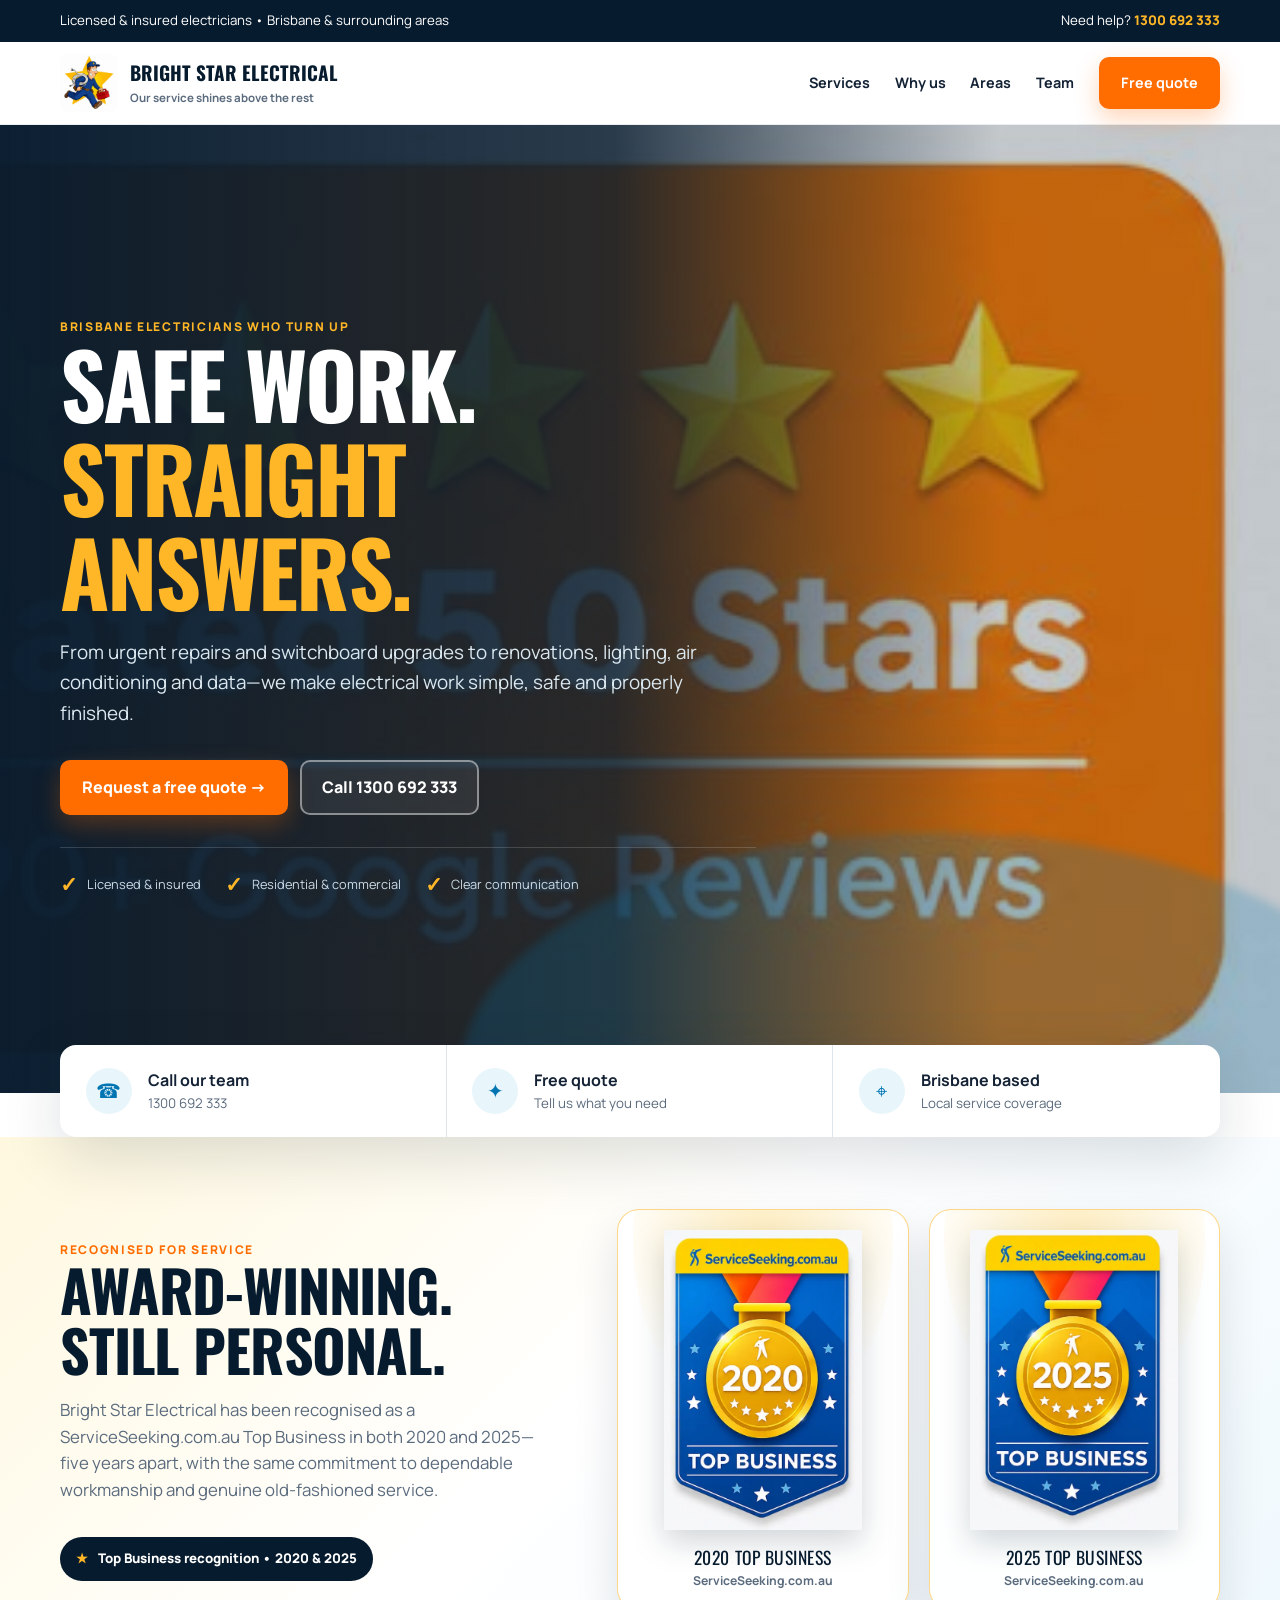
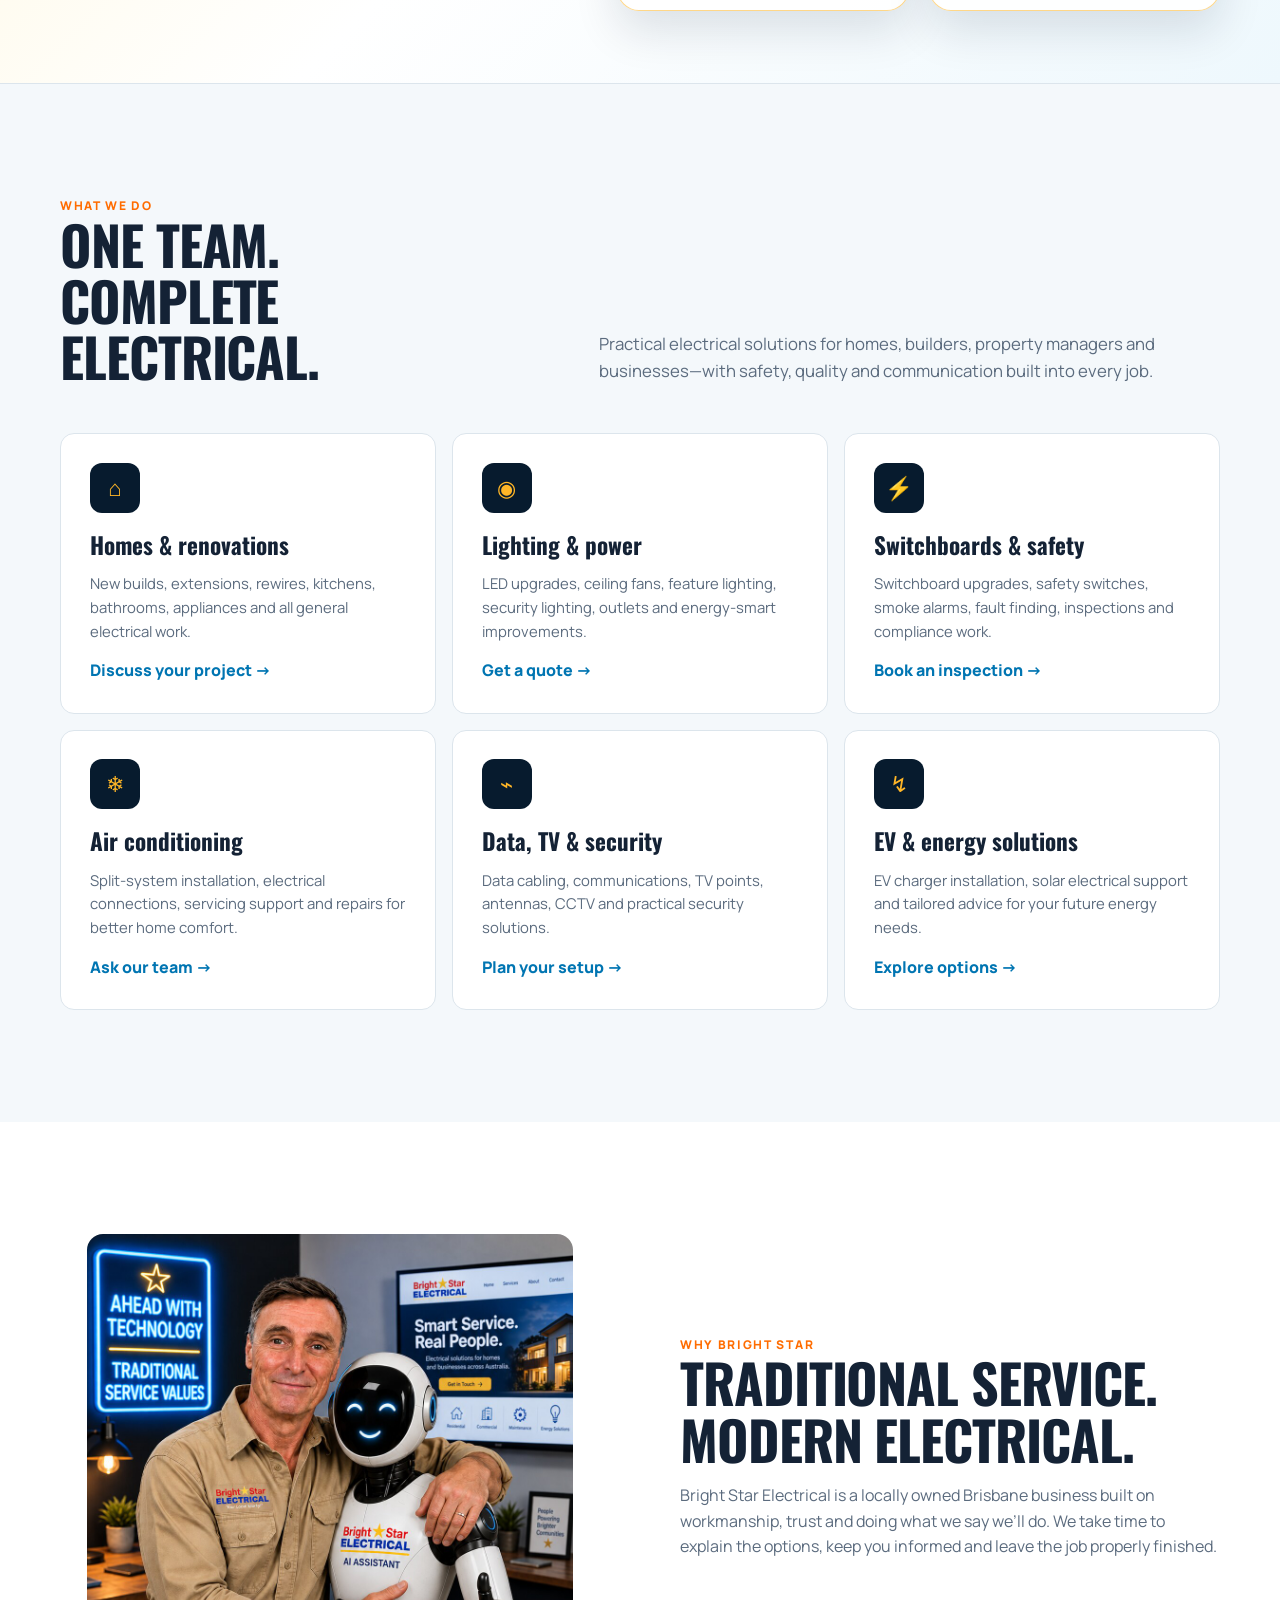
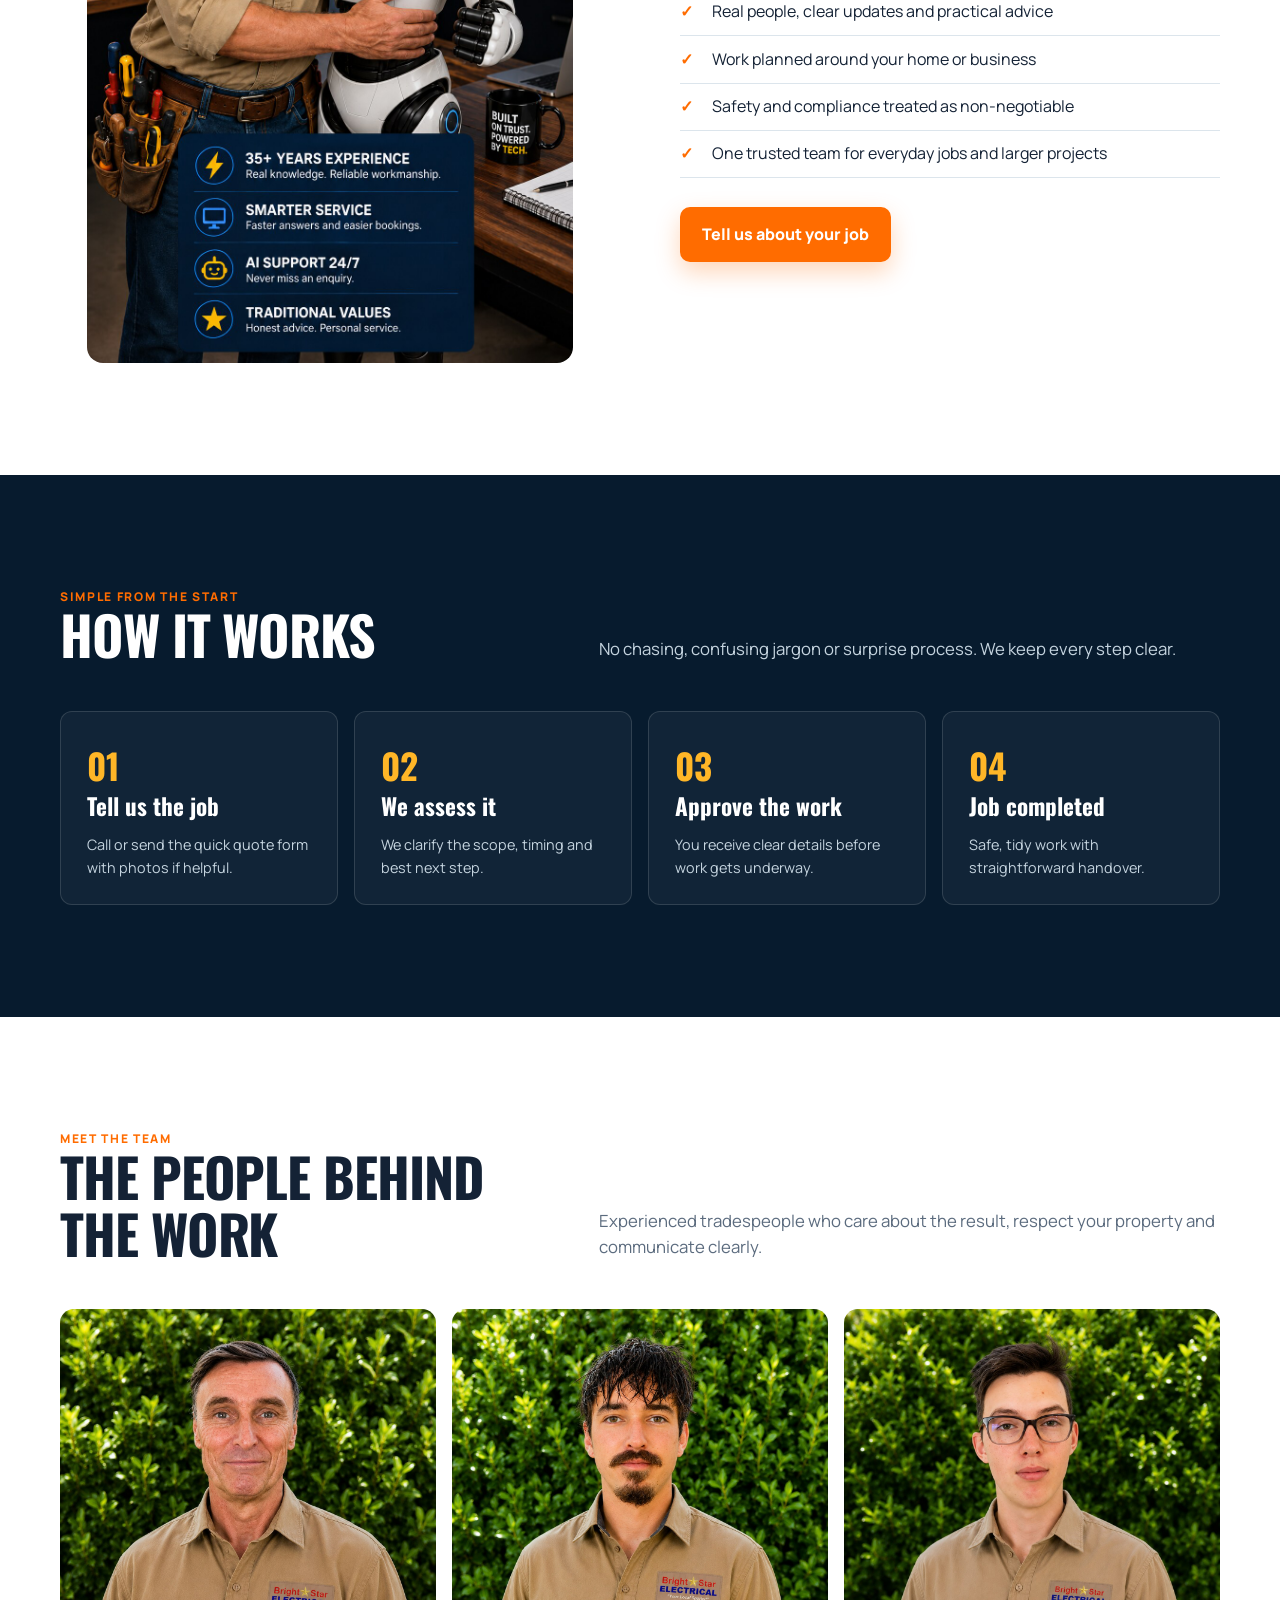
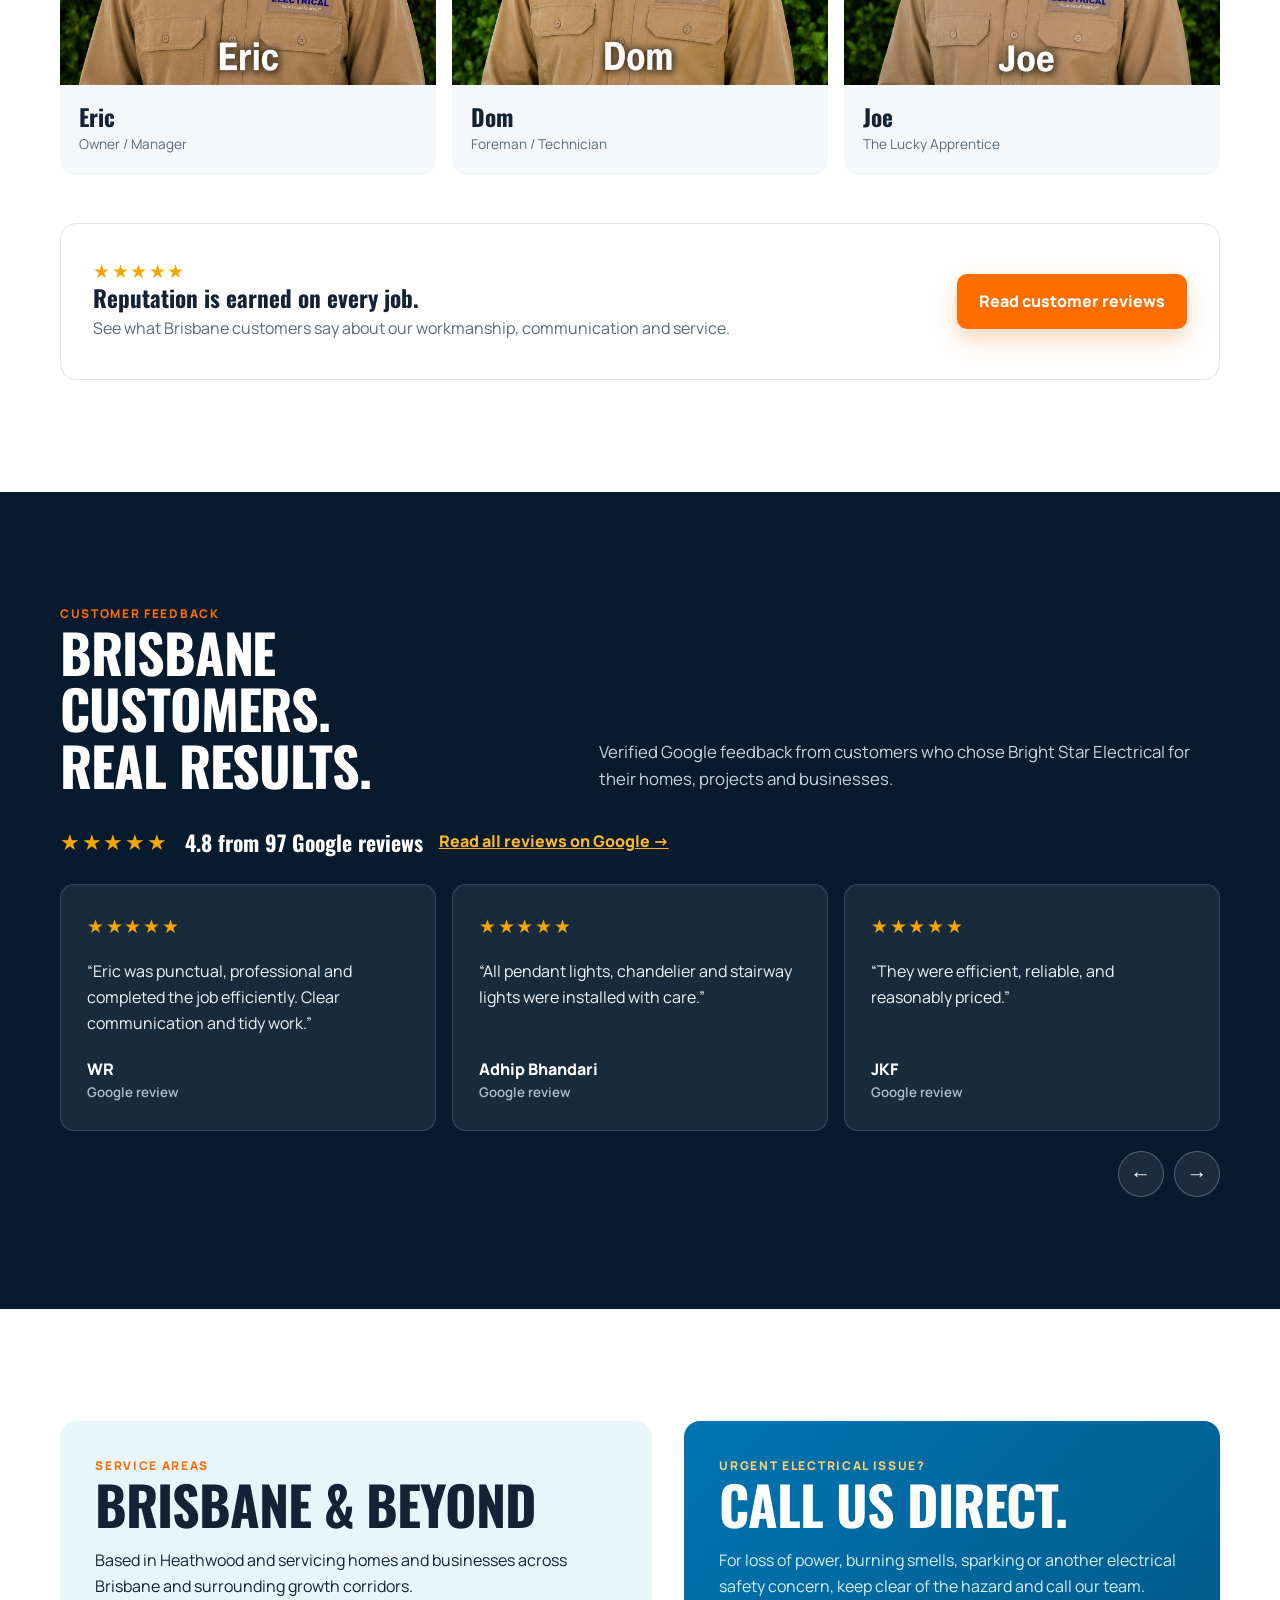
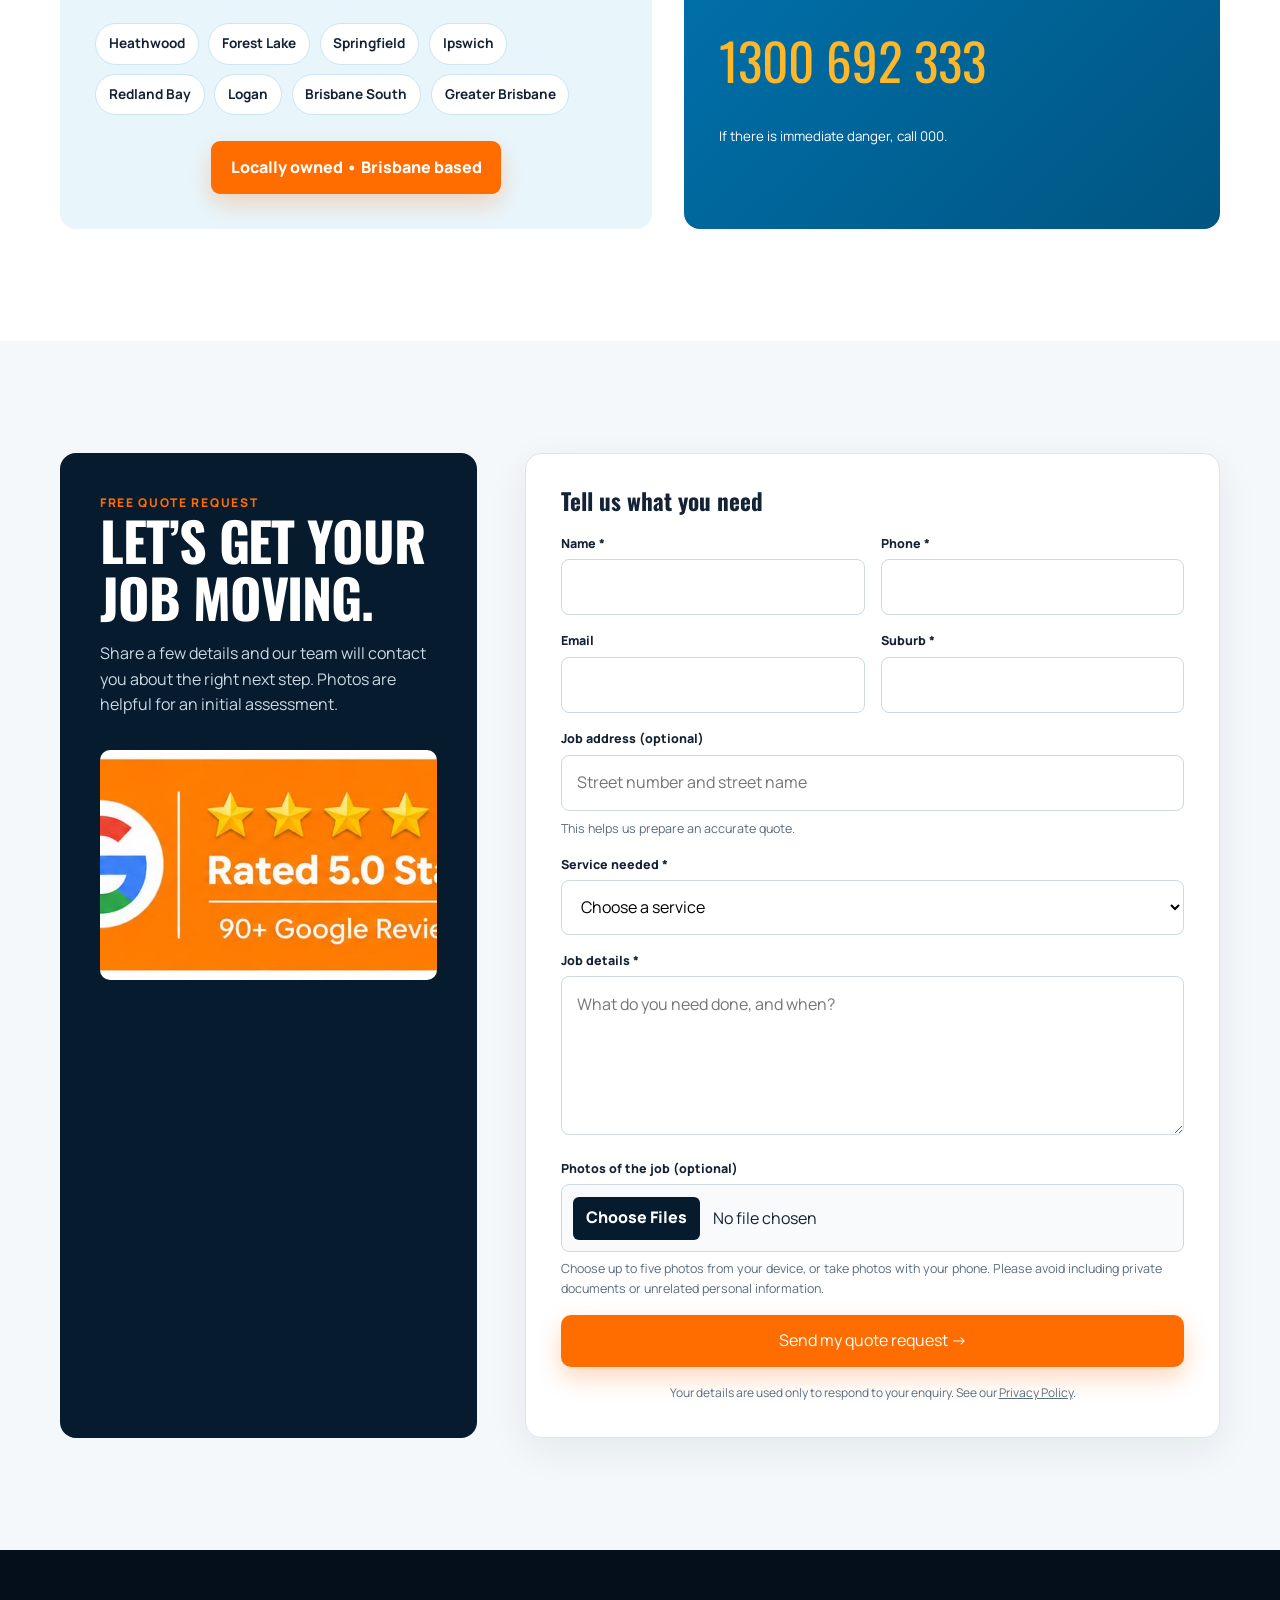
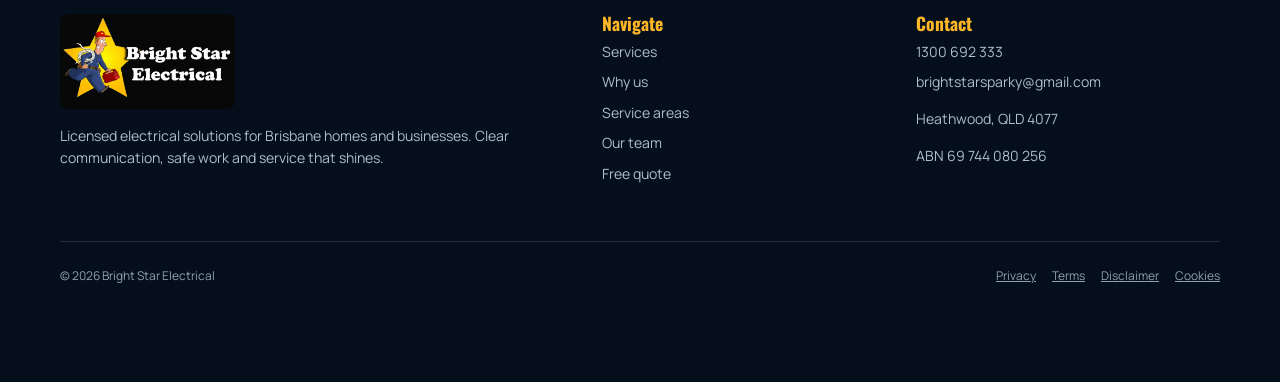
==== index.html @ 97c3367b "Connect both enquiry forms to MyTradieOS" ====
<!doctype html>
<html lang="en-AU">
<head>
  <meta charset="utf-8">
  <meta name="viewport" content="width=device-width,initial-scale=1">
  <title>Bright Star Electrical | Brisbane Electricians | 1300 692 333</title>
  <meta name="description" content="Licensed Brisbane electricians for homes, businesses, renovations, switchboards, lighting, air conditioning, data, safety and urgent electrical work. Call 1300 692 333.">
  <meta name="robots" content="index,follow,max-image-preview:large,max-snippet:-1,max-video-preview:-1">
  <meta name="theme-color" content="#071b2e">
  <meta name="format-detection" content="telephone=no">
  <link rel="canonical" href="https://brightstarelectrical.com.au/">
  <meta property="og:type" content="website">
  <meta property="og:title" content="Bright Star Electrical | Brisbane Electricians">
  <meta property="og:description" content="Reliable electrical work, clear communication and practical advice across Brisbane.">
  <meta property="og:url" content="https://brightstarelectrical.com.au/">
  <meta property="og:image" content="https://brightstarelectrical.com.au/images/electrician-team.jpg">
  <meta property="og:image:width" content="732">
  <meta property="og:image:height" content="542">
  <meta property="og:image:alt" content="Bright Star Electrical team in Brisbane">
  <meta property="og:locale" content="en_AU">
  <meta name="twitter:card" content="summary_large_image">
  <meta name="twitter:title" content="Bright Star Electrical | Brisbane Electricians">
  <meta name="twitter:description" content="Reliable electrical work, clear communication and practical advice across Brisbane.">
  <meta name="twitter:image" content="https://brightstarelectrical.com.au/images/electrician-team.jpg">
  <link rel="icon" href="images/favicon.gif">
  <link rel="preconnect" href="https://fonts.googleapis.com">
  <link rel="preconnect" href="https://fonts.gstatic.com" crossorigin>
  <link href="https://fonts.googleapis.com/css2?family=Manrope:wght@400;500;600;700;800&family=Oswald:wght@500;600;700&display=swap" rel="stylesheet">
  <script type="application/ld+json">{"@context":"https://schema.org","@type":"Electrician","name":"Bright Star Electrical","url":"https://brightstarelectrical.com.au/","telephone":"1300692333","email":"brightstarsparky@gmail.com","image":"https://brightstarelectrical.com.au/images/electrician-team.jpg","address":{"@type":"PostalAddress","addressLocality":"Heathwood","addressRegion":"QLD","postalCode":"4077","addressCountry":"AU"},"areaServed":"Brisbane, Queensland","priceRange":"$$"}</script>
  <style>
    :root{--navy:#071b2e;--navy2:#0d2c48;--blue:#0075b2;--sky:#e8f6fc;--orange:#ff6c00;--gold:#ffb627;--ink:#142235;--muted:#5b6b7e;--line:#dce5ec;--white:#fff;--shadow:0 20px 60px rgba(7,27,46,.14)}
    *{box-sizing:border-box}html{scroll-behavior:smooth}body{margin:0;font-family:Manrope,Arial,sans-serif;color:var(--ink);background:#fff;line-height:1.6}img{max-width:100%;display:block}a{color:inherit}.wrap{width:min(1160px,calc(100% - 40px));margin:auto}.eyebrow{font-size:.75rem;font-weight:800;letter-spacing:.14em;text-transform:uppercase;color:var(--orange)}h1,h2,h3{font-family:Oswald,Arial,sans-serif;line-height:1.05;margin:0}h1{font-size:clamp(3rem,7vw,6.8rem);letter-spacing:-.025em}h2{font-size:clamp(2.2rem,4.2vw,4.2rem);letter-spacing:-.02em}h3{font-size:1.45rem}.btn{display:inline-flex;align-items:center;justify-content:center;gap:.55rem;min-height:52px;padding:.8rem 1.25rem;border-radius:10px;text-decoration:none;font-weight:800;border:2px solid transparent;transition:.2s}.btn:hover{transform:translateY(-2px)}.btn-primary{background:var(--orange);color:#fff;box-shadow:0 10px 24px rgba(255,108,0,.28)}.btn-secondary{border-color:rgba(255,255,255,.45);color:#fff;background:rgba(255,255,255,.07)}
    .top{background:var(--navy);color:#fff;font-size:.83rem}.top .wrap{min-height:42px;display:flex;align-items:center;justify-content:space-between;gap:1rem}.top a{color:var(--gold);font-weight:800;text-decoration:none}.nav{position:sticky;top:0;z-index:30;background:rgba(255,255,255,.96);backdrop-filter:blur(14px);border-bottom:1px solid rgba(7,27,46,.08)}.nav .wrap{height:82px;display:flex;align-items:center;justify-content:space-between;gap:2rem}.brand{display:flex;align-items:center;gap:.75rem;text-decoration:none}.brand img{width:58px;height:58px;object-fit:cover;border-radius:8px}.brand strong{display:block;font-family:Oswald;font-size:1.2rem;color:var(--navy)}.brand span{display:block;color:var(--muted);font-size:.72rem;font-weight:700}.links{display:flex;gap:1.55rem;align-items:center}.links a{text-decoration:none;font-weight:700;font-size:.9rem}.menu{display:none;border:0;background:transparent;font-size:1.8rem}
    .hero{position:relative;overflow:hidden;background:var(--navy);color:#fff;min-height:690px}.hero:before{content:"";position:absolute;inset:0;background:linear-gradient(90deg,rgba(7,27,46,.98) 0%,rgba(7,27,46,.86) 48%,rgba(7,27,46,.24) 78%),url('images/electrician-team.jpg') center right/cover no-repeat}.hero:after{content:"";position:absolute;inset:auto -10% -220px 36%;height:480px;border-radius:50%;background:rgba(0,117,178,.22);filter:blur(5px)}.hero .wrap{position:relative;z-index:2;display:grid;grid-template-columns:1.2fr .8fr;min-height:690px;align-items:center}.hero-copy{padding:5rem 0}.hero .eyebrow{color:var(--gold)}.hero h1 span{color:var(--gold)}.hero p{font-size:1.18rem;max-width:650px;color:#dbe8f0}.hero-actions{display:flex;gap:.75rem;flex-wrap:wrap;margin:2rem 0}.proof{display:flex;gap:1.5rem;flex-wrap:wrap;padding-top:1.25rem;border-top:1px solid rgba(255,255,255,.16);max-width:720px}.proof div{display:grid;grid-template-columns:auto 1fr;gap:.55rem;align-items:center}.proof b{color:var(--gold);font-size:1.3rem}.proof span{font-size:.8rem;color:#ccdae4}
    .quick{position:relative;z-index:3;margin-top:-48px}.quick-grid{display:grid;grid-template-columns:repeat(3,1fr);background:#fff;border-radius:16px;box-shadow:var(--shadow);overflow:hidden}.quick a{padding:1.4rem 1.6rem;text-decoration:none;border-right:1px solid var(--line);display:flex;gap:1rem;align-items:center}.quick a:last-child{border:0}.quick i{width:46px;height:46px;border-radius:50%;background:var(--sky);color:var(--blue);display:grid;place-items:center;font-style:normal;font-size:1.25rem}.quick small{display:block;color:var(--muted)}
    .awards{padding:4.5rem 0;background:linear-gradient(135deg,#fff8df 0%,#fff 46%,#eef8fd 100%);border-bottom:1px solid var(--line)}.awards-grid{display:grid;grid-template-columns:.9fr 1.1fr;align-items:center;gap:4rem}.awards-copy h2{font-size:clamp(2.4rem,4.5vw,4.8rem);color:var(--navy)}.awards-copy p{max-width:560px;color:var(--muted);font-size:1.05rem}.award-proof{display:inline-flex;align-items:center;gap:.65rem;margin-top:1rem;padding:.7rem 1rem;border-radius:999px;background:var(--navy);color:#fff;font-weight:800;font-size:.83rem}.award-proof span{color:var(--gold)}.award-badges{display:grid;grid-template-columns:repeat(2,1fr);gap:1.25rem}.award-badge{position:relative;margin:0;padding:1.25rem;border:1px solid rgba(255,182,39,.55);border-radius:22px;background:rgba(255,255,255,.9);box-shadow:0 20px 45px rgba(7,27,46,.12);text-align:center;overflow:hidden}.award-badge:before{content:"";position:absolute;inset:-40% 5% 45%;border-radius:50%;background:radial-gradient(circle,rgba(255,205,73,.35),transparent 68%)}.award-badge img{position:relative;width:100%;height:300px;object-fit:contain;filter:drop-shadow(0 12px 15px rgba(7,27,46,.18));transition:transform .25s ease}.award-badge:hover img{transform:translateY(-5px) scale(1.02)}.award-badge figcaption{position:relative;margin-top:.8rem;font-family:Oswald;font-size:1.1rem;color:var(--navy);letter-spacing:.03em}.award-badge figcaption span{display:block;font-family:Manrope;font-size:.76rem;font-weight:700;color:var(--muted);letter-spacing:0}
    section{padding:7rem 0}.section-head{display:grid;grid-template-columns:.85fr 1.15fr;gap:5rem;align-items:end;margin-bottom:3rem}.section-head p{color:var(--muted);font-size:1.05rem;margin:0}.services{background:#f4f8fb}.service-grid{display:grid;grid-template-columns:repeat(3,1fr);gap:1rem}.card{background:#fff;border:1px solid var(--line);border-radius:14px;padding:1.8rem;transition:.25s}.card:hover{transform:translateY(-5px);box-shadow:0 18px 40px rgba(7,27,46,.09);border-color:#b8d7e7}.icon{width:50px;height:50px;border-radius:12px;background:var(--navy);color:var(--gold);display:grid;place-items:center;margin-bottom:1.25rem;font-size:1.4rem}.card p{color:var(--muted);font-size:.93rem}.card a{font-weight:800;color:var(--blue);text-decoration:none}
    .split{display:grid;grid-template-columns:1fr 1fr;gap:5rem;align-items:center}.photo{position:relative}.photo img{width:90%;height:auto;object-fit:contain;border-radius:16px;margin:auto}.ticks{list-style:none;padding:0;margin:1.8rem 0}.ticks li{padding:.65rem 0 .65rem 2rem;position:relative;border-bottom:1px solid var(--line)}.ticks li:before{content:"✓";position:absolute;left:0;color:var(--orange);font-weight:900}.text p{color:var(--muted)}
    .process{background:var(--navy);color:#fff}.process .section-head p{color:#c5d4df}.steps{display:grid;grid-template-columns:repeat(4,1fr);gap:1rem}.step{padding:1.6rem;border:1px solid rgba(255,255,255,.13);border-radius:12px;background:rgba(255,255,255,.045)}.step b{font-family:Oswald;font-size:2.2rem;color:var(--gold)}.step p{color:#c5d4df;font-size:.9rem;margin-bottom:0}
    .areas-grid{display:grid;grid-template-columns:1.05fr .95fr;gap:2rem}.area-card{background:var(--sky);padding:2.2rem;border-radius:16px}.chips{display:flex;flex-wrap:wrap;gap:.6rem;margin-top:1.5rem}.chips span{background:#fff;border:1px solid #cbe5f1;padding:.55rem .8rem;border-radius:999px;font-size:.85rem;font-weight:700}.local-badge{display:table;margin:1.6rem auto 0;padding:.85rem 1.2rem;border-radius:9px;background:var(--orange);color:#fff;font-weight:800;text-align:center;box-shadow:0 10px 24px rgba(255,108,0,.25)}.urgent{background:linear-gradient(135deg,var(--blue),#005581);color:#fff;padding:2.2rem;border-radius:16px}.urgent p{color:#d8edf7}.urgent .phone{font-family:Oswald;font-size:clamp(2.2rem,4vw,3.6rem);text-decoration:none;color:var(--gold);display:block;margin:1.3rem 0}
    .quote{background:#f4f8fb}.quote-grid{display:grid;grid-template-columns:.75fr 1.25fr;gap:3rem}.quote-copy{background:var(--navy);color:#fff;padding:2.5rem;border-radius:16px}.quote-copy p{color:#cbd9e3}.quote-copy img{width:100%;height:230px;object-fit:cover;border-radius:10px;margin-top:2rem}.form{background:#fff;border:1px solid var(--line);border-radius:16px;padding:2.2rem;box-shadow:0 12px 40px rgba(7,27,46,.07)}.form-grid{display:grid;grid-template-columns:1fr 1fr;gap:1rem}.field label{display:block;font-size:.78rem;font-weight:800;margin-bottom:.35rem}.field input,.field select,.field textarea{width:100%;padding:.9rem;border:1px solid #cdd9e1;border-radius:8px;font:inherit;background:#fff}.field input:focus,.field select:focus,.field textarea:focus{outline:3px solid rgba(0,117,178,.13);border-color:var(--blue)}.field.full{grid-column:1/-1}.form button{width:100%;border:0;cursor:pointer;font:inherit}.file-help{display:block;margin-top:.45rem;color:var(--muted);font-size:.78rem}.field input[type=file]{padding:.7rem;background:#f8fafc}.field input[type=file]::file-selector-button{margin-right:.8rem;padding:.55rem .8rem;border:0;border-radius:6px;background:var(--navy);color:#fff;font:inherit;font-weight:800;cursor:pointer}.privacy{font-size:.75rem;color:var(--muted);text-align:center;margin:.75rem 0 0}
    .reviews{background:var(--navy);color:#fff;overflow:hidden}.reviews .section-head{margin-bottom:2rem}.reviews .section-head p{color:#c5d4df}.review-summary{display:flex;align-items:center;gap:1rem;flex-wrap:wrap;margin-bottom:1.5rem}.review-summary .stars{font-size:1.35rem}.review-summary strong{font-family:Oswald;font-size:1.35rem}.review-summary a{color:var(--gold);font-weight:800}.review-shell{position:relative}.review-viewport{overflow:hidden}.review-track{display:flex;gap:1rem;transition:transform .55s ease}.review-card{flex:0 0 calc((100% - 2rem)/3);min-height:245px;padding:1.65rem;border:1px solid rgba(255,255,255,.14);border-radius:14px;background:rgba(255,255,255,.07);display:flex;flex-direction:column}.review-card .stars{margin-bottom:1rem}.review-card blockquote{margin:0;color:#eef5f9;font-size:1rem;line-height:1.65}.review-card footer{margin-top:auto;padding:1.25rem 0 0;background:none;color:#fff;font-weight:800}.review-card small{display:block;color:#aebfcb;font-weight:600}.review-controls{display:flex;justify-content:flex-end;gap:.65rem;margin-top:1.25rem}.review-controls button{width:46px;height:46px;border:1px solid rgba(255,255,255,.25);border-radius:50%;background:rgba(255,255,255,.08);color:#fff;font-size:1.3rem;cursor:pointer}.review-controls button:hover,.review-controls button:focus-visible{background:var(--orange);border-color:var(--orange);outline:none}.team-grid{display:grid;grid-template-columns:repeat(3,1fr);gap:1rem}.person{border-radius:14px;overflow:hidden;background:#f4f8fb}.person img{display:block;width:100%;height:auto;aspect-ratio:1/1;object-fit:contain}.person div{padding:1.2rem}.person p{margin:.3rem 0 0;color:var(--muted);font-size:.85rem}.reputation{margin-top:3rem;border:1px solid var(--line);border-radius:16px;padding:2rem;display:flex;align-items:center;justify-content:space-between;gap:2rem}.stars{color:#f3a700;font-size:1.2rem;letter-spacing:.08em}.reputation p{margin:.35rem 0;color:var(--muted)}
    footer{background:#050f1b;color:#fff;padding:4rem 0 6rem}.footer-grid{display:grid;grid-template-columns:1.3fr .7fr .8fr;gap:3rem}.footer-logo{width:175px;border-radius:8px;margin-bottom:1rem}.footer-grid p,.footer-grid a{color:#adbdc9;font-size:.88rem}.footer-grid a{display:block;text-decoration:none;margin:.5rem 0}.footer-grid h3{color:var(--gold);font-size:1.1rem}.legal{margin-top:3rem;padding-top:1.5rem;border-top:1px solid rgba(255,255,255,.12);display:flex;justify-content:space-between;gap:1rem;color:#8fa0ad;font-size:.75rem}.legal-links{display:flex;gap:1rem}.mobile-bar{display:none}
    @media(max-width:900px){.links{display:none}.links.open{display:flex;position:absolute;left:0;right:0;top:82px;background:#fff;padding:1rem 20px;flex-direction:column;box-shadow:var(--shadow)}.menu{display:block}.hero .wrap{grid-template-columns:1fr}.hero:before{background:linear-gradient(rgba(7,27,46,.88),rgba(7,27,46,.94)),url('images/electrician-team.jpg') center/cover}.hero h1{font-size:clamp(3.2rem,12vw,5rem)}.quick-grid,.service-grid,.steps{grid-template-columns:1fr 1fr}.section-head,.split,.areas-grid,.quote-grid,.awards-grid{grid-template-columns:1fr;gap:2rem}.award-badges{max-width:680px}.photo img{width:90%;height:auto}.review-card{flex-basis:calc((100% - 1rem)/2)}.footer-grid{grid-template-columns:1fr 1fr}.team-grid{grid-template-columns:repeat(3,1fr)}}
    @media(max-width:620px){.wrap{width:min(100% - 28px,1160px)}.top span:last-child{display:none}.nav .wrap{height:70px}.brand img{width:48px;height:48px}.brand span{display:none}.hero,.hero .wrap{min-height:640px}.hero-copy{padding:4rem 0 5rem}.hero-actions .btn{width:100%}.quick{margin-top:-28px}.quick-grid,.service-grid,.steps,.team-grid,.footer-grid{grid-template-columns:1fr}.quick a{border-right:0;border-bottom:1px solid var(--line)}section{padding:5rem 0}.section-head{margin-bottom:2rem}.awards{padding:3.75rem 0}.award-badges{gap:.7rem}.award-badge{padding:.7rem;border-radius:16px}.award-badge img{height:220px}.award-badge figcaption{font-size:.9rem}.award-badge figcaption span{font-size:.68rem}.photo{margin-bottom:2rem}.photo img{width:90%;height:auto}.review-card{flex-basis:100%;min-height:225px}.form-grid{grid-template-columns:1fr}.field.full{grid-column:auto}.quote-copy,.form{padding:1.4rem}.reputation,.legal{align-items:flex-start;flex-direction:column}.person img{height:auto}.mobile-bar{display:grid;grid-template-columns:1fr 1fr;position:fixed;bottom:0;left:0;right:0;z-index:50;box-shadow:0 -8px 30px rgba(0,0,0,.18)}.mobile-bar a{padding:.9rem;text-align:center;text-decoration:none;font-weight:900;color:#fff;background:var(--blue)}.mobile-bar a:first-child{background:var(--orange)}body{padding-bottom:55px}}
  </style>
</head>
<body>
  <div class="top"><div class="wrap"><span>Licensed & insured electricians • Brisbane & surrounding areas</span><span>Need help? <a href="tel:1300692333">1300 692 333</a></span></div></div>
  <header class="nav"><div class="wrap">
    <a class="brand" href="#top"><img src="images/logo.jpg" alt="Bright Star Electrical logo"><div><strong>BRIGHT STAR ELECTRICAL</strong><span>Our service shines above the rest</span></div></a>
    <button class="menu" aria-label="Open menu" aria-expanded="false">☰</button>
    <nav class="links" aria-label="Main navigation"><a href="#services">Services</a><a href="#about">Why us</a><a href="#areas">Areas</a><a href="#team">Team</a><a href="#quote" class="btn btn-primary">Free quote</a></nav>
  </div></header>
  <main id="top">
    <section class="hero"><div class="wrap"><div class="hero-copy">
      <div class="eyebrow">Brisbane electricians who turn up</div>
      <h1>SAFE WORK.<br><span>STRAIGHT ANSWERS.</span></h1>
      <p>From urgent repairs and switchboard upgrades to renovations, lighting, air conditioning and data—we make electrical work simple, safe and properly finished.</p>
      <div class="hero-actions"><a class="btn btn-primary" href="#quote">Request a free quote →</a><a class="btn btn-secondary" href="tel:1300692333">Call 1300 692 333</a></div>
      <div class="proof"><div><b>✓</b><span>Licensed & insured</span></div><div><b>✓</b><span>Residential & commercial</span></div><div><b>✓</b><span>Clear communication</span></div></div>
    </div></div></section>
    <div class="quick"><div class="wrap quick-grid"><a href="tel:1300692333"><i>☎</i><div><strong>Call our team</strong><small>1300 692 333</small></div></a><a href="#quote"><i>✦</i><div><strong>Free quote</strong><small>Tell us what you need</small></div></a><a href="#areas"><i>⌖</i><div><strong>Brisbane based</strong><small>Local service coverage</small></div></a></div></div>
    <section class="awards" id="awards"><div class="wrap awards-grid"><div class="awards-copy"><div class="eyebrow">Recognised for service</div><h2>AWARD-WINNING.<br>STILL PERSONAL.</h2><p>Bright Star Electrical has been recognised as a ServiceSeeking.com.au Top Business in both 2020 and 2025—five years apart, with the same commitment to dependable workmanship and genuine old-fashioned service.</p><div class="award-proof"><span>★</span> Top Business recognition • 2020 &amp; 2025</div></div><div class="award-badges" aria-label="Bright Star Electrical business awards"><figure class="award-badge"><img src="images/award-2020.webp" alt="ServiceSeeking.com.au 2020 Top Business award" loading="lazy" width="520" height="789"><figcaption>2020 TOP BUSINESS<span>ServiceSeeking.com.au</span></figcaption></figure><figure class="award-badge"><img src="images/award-2025.webp" alt="ServiceSeeking.com.au 2025 Top Business award" loading="lazy" width="520" height="751"><figcaption>2025 TOP BUSINESS<span>ServiceSeeking.com.au</span></figcaption></figure></div></div></section>
    <section class="services" id="services"><div class="wrap"><div class="section-head"><div><div class="eyebrow">What we do</div><h2>ONE TEAM.<br>COMPLETE ELECTRICAL.</h2></div><p>Practical electrical solutions for homes, builders, property managers and businesses—with safety, quality and communication built into every job.</p></div>
      <div class="service-grid">
        <article class="card"><div class="icon">⌂</div><h3>Homes & renovations</h3><p>New builds, extensions, rewires, kitchens, bathrooms, appliances and all general electrical work.</p><a href="#quote">Discuss your project →</a></article>
        <article class="card"><div class="icon">◉</div><h3>Lighting & power</h3><p>LED upgrades, ceiling fans, feature lighting, security lighting, outlets and energy-smart improvements.</p><a href="#quote">Get a quote →</a></article>
        <article class="card"><div class="icon">⚡</div><h3>Switchboards & safety</h3><p>Switchboard upgrades, safety switches, smoke alarms, fault finding, inspections and compliance work.</p><a href="#quote">Book an inspection →</a></article>
        <article class="card"><div class="icon">❄</div><h3>Air conditioning</h3><p>Split-system installation, electrical connections, servicing support and repairs for better home comfort.</p><a href="#quote">Ask our team →</a></article>
        <article class="card"><div class="icon">⌁</div><h3>Data, TV & security</h3><p>Data cabling, communications, TV points, antennas, CCTV and practical security solutions.</p><a href="#quote">Plan your setup →</a></article>
        <article class="card"><div class="icon">↯</div><h3>EV & energy solutions</h3><p>EV charger installation, solar electrical support and tailored advice for your future energy needs.</p><a href="#quote">Explore options →</a></article>
      </div>
    </div></section>
    <section id="about"><div class="wrap split"><div class="photo"><img src="images/bright-star-ai-values.jpg" alt="Bright Star Electrical combines experienced traditional service with modern AI technology"></div><div class="text"><div class="eyebrow">Why Bright Star</div><h2>TRADITIONAL SERVICE.<br>MODERN ELECTRICAL.</h2><p>Bright Star Electrical is a locally owned Brisbane business built on workmanship, trust and doing what we say we’ll do. We take time to explain the options, keep you informed and leave the job properly finished.</p><ul class="ticks"><li>Real people, clear updates and practical advice</li><li>Work planned around your home or business</li><li>Safety and compliance treated as non-negotiable</li><li>One trusted team for everyday jobs and larger projects</li></ul><a class="btn btn-primary" href="#quote">Tell us about your job</a></div></div></section>
    <section class="process"><div class="wrap"><div class="section-head"><div><div class="eyebrow">Simple from the start</div><h2>HOW IT WORKS</h2></div><p>No chasing, confusing jargon or surprise process. We keep every step clear.</p></div><div class="steps"><div class="step"><b>01</b><h3>Tell us the job</h3><p>Call or send the quick quote form with photos if helpful.</p></div><div class="step"><b>02</b><h3>We assess it</h3><p>We clarify the scope, timing and best next step.</p></div><div class="step"><b>03</b><h3>Approve the work</h3><p>You receive clear details before work gets underway.</p></div><div class="step"><b>04</b><h3>Job completed</h3><p>Safe, tidy work with straightforward handover.</p></div></div></div></section>
    <section id="team"><div class="wrap"><div class="section-head"><div><div class="eyebrow">Meet the team</div><h2>THE PEOPLE BEHIND THE WORK</h2></div><p>Experienced tradespeople who care about the result, respect your property and communicate clearly.</p></div><div class="team-grid"><article class="person"><img src="images/team-joe.jpg" alt="Eric, Owner and Manager at Bright Star Electrical"><div><h3>Eric</h3><p>Owner / Manager</p></div></article><article class="person"><img src="images/team-dom.jpg" alt="Dom, Foreman and Technician at Bright Star Electrical"><div><h3>Dom</h3><p>Foreman / Technician</p></div></article><article class="person"><img src="images/team-eric.jpg" alt="Joe, the Lucky Apprentice at Bright Star Electrical"><div><h3>Joe</h3><p>The Lucky Apprentice</p></div></article></div><div class="reputation"><div><div class="stars">★★★★★</div><h3>Reputation is earned on every job.</h3><p>See what Brisbane customers say about our workmanship, communication and service.</p></div><a class="btn btn-primary" href="#reviews">Read customer reviews</a></div></div></section>
    <section class="reviews" id="reviews"><div class="wrap"><div class="section-head"><div><div class="eyebrow">Customer feedback</div><h2>BRISBANE CUSTOMERS.<br>REAL RESULTS.</h2></div><p>Verified Google feedback from customers who chose Bright Star Electrical for their homes, projects and businesses.</p></div><div class="review-summary"><div class="stars" aria-label="4.8 out of 5 stars">★★★★★</div><strong>4.8 from 97 Google reviews</strong><a href="https://www.google.com/maps/place/Bright+Star+Electrical/@-27.5869252,152.9959677,13z/data=!4m8!3m7!1s0x6b9149dbbbc18e19:0xa3fe6ffea53fcfa1!8m2!3d-27.6314186!4d152.9908983!9m1!1b1!16s%2Fg%2F11h1mg3xy0?entry=ttu&amp;g_ep=EgoyMDI2MDkxNS4wIKXMDSoASAFQAw%3D%3D" target="_blank" rel="noopener">Read all reviews on Google →</a></div><div class="review-shell"><div class="review-viewport" aria-label="Customer reviews carousel"><div class="review-track">
      <article class="review-card"><div class="stars" aria-hidden="true">★★★★★</div><blockquote>“Eric was punctual, professional and completed the job efficiently. Clear communication and tidy work.”</blockquote><footer>WR<small>Google review</small></footer></article>
      <article class="review-card"><div class="stars" aria-hidden="true">★★★★★</div><blockquote>“All pendant lights, chandelier and stairway lights were installed with care.”</blockquote><footer>Adhip Bhandari<small>Google review</small></footer></article>
      <article class="review-card"><div class="stars" aria-hidden="true">★★★★★</div><blockquote>“They were efficient, reliable, and reasonably priced.”</blockquote><footer>JKF<small>Google review</small></footer></article>
      <article class="review-card"><div class="stars" aria-hidden="true">★★★★★</div><blockquote>“He is friendly and really helpful. Definately deserving 5 stars.”</blockquote><footer>Shamesh Joshi<small>Google review</small></footer></article>
      <article class="review-card"><div class="stars" aria-hidden="true">★★★★★</div><blockquote>“Very nice old fashioned service from this gentleman Eric.”</blockquote><footer>Aussie Patriot<small>Google review</small></footer></article>
      <article class="review-card"><div class="stars" aria-hidden="true">★★★★★</div><blockquote>“They did fantastic work at a very reasonable price.”</blockquote><footer>Cinnamon Eacott<small>Google review</small></footer></article>
      <article class="review-card"><div class="stars" aria-hidden="true">★★★★★</div><blockquote>“He completed the work professionally and in quick time. Very reasonably priced too.”</blockquote><footer>A H<small>Google review</small></footer></article>
      <article class="review-card"><div class="stars" aria-hidden="true">★★★★★</div><blockquote>“He was professional, reliable, and easy to communicate with throughout the process.”</blockquote><footer>Abi Thangavel<small>Google review</small></footer></article>
      <article class="review-card"><div class="stars" aria-hidden="true">★★★★★</div><blockquote>“Not only providing a great service, but also providing correct lighting solutions for our needs.”</blockquote><footer>Graham Penney<small>Google review</small></footer></article>
      <article class="review-card"><div class="stars" aria-hidden="true">★★★★★</div><blockquote>“The work was completed at an extremely high standard at a fair price.”</blockquote><footer>Miten Chauhan<small>Google review</small></footer></article>
      <article class="review-card"><div class="stars" aria-hidden="true">★★★★★</div><blockquote>“His service was excellent, and the response time was super quick.”</blockquote><footer>Sunil Basnet<small>Google review</small></footer></article>
      <article class="review-card"><div class="stars" aria-hidden="true">★★★★★</div><blockquote>“Even one part of the job that previous electricians had deemed too hard to do, they just did.”</blockquote><footer>Fercen Curapiaca<small>Google review</small></footer></article>
      <article class="review-card"><div class="stars" aria-hidden="true">★★★★★</div><blockquote>“Quick, efficient and friendly service. Had a great experience.”</blockquote><footer>Ben Calvyn<small>Google review</small></footer></article>
      <article class="review-card"><div class="stars" aria-hidden="true">★★★★★</div><blockquote>“Eric was prompt, reliable and sorted out our needs exactly as required.”</blockquote><footer>Matt Galvin<small>Google review</small></footer></article>
      <article class="review-card"><div class="stars" aria-hidden="true">★★★★★</div><blockquote>“Attention to detail is on point and very knowledgeable in all aspects of electrics.”</blockquote><footer>Charles Antiporda<small>Google review</small></footer></article>
    </div></div><div class="review-controls"><button class="review-prev" type="button" aria-label="Previous review">←</button><button class="review-next" type="button" aria-label="Next review">→</button></div></div></div></section>
    <section id="areas"><div class="wrap areas-grid"><div class="area-card"><div class="eyebrow">Service areas</div><h2>BRISBANE & BEYOND</h2><p>Based in Heathwood and servicing homes and businesses across Brisbane and surrounding growth corridors.</p><div class="chips"><span>Heathwood</span><span>Forest Lake</span><span>Springfield</span><span>Ipswich</span><span>Redland Bay</span><span>Logan</span><span>Brisbane South</span><span>Greater Brisbane</span></div><div class="local-badge">Locally owned • Brisbane based</div></div><div class="urgent"><div class="eyebrow" style="color:#ffcf70">Urgent electrical issue?</div><h2>CALL US DIRECT.</h2><p>For loss of power, burning smells, sparking or another electrical safety concern, keep clear of the hazard and call our team.</p><a class="phone" href="tel:1300692333">1300 692 333</a><small>If there is immediate danger, call 000.</small></div></div></section>
    <section class="quote" id="quote"><div class="wrap quote-grid"><div class="quote-copy"><div class="eyebrow">Free quote request</div><h2>LET’S GET YOUR JOB MOVING.</h2><p>Share a few details and our team will contact you about the right next step. Photos are helpful for an initial assessment.</p><img src="images/electrician-team.jpg" alt="Bright Star Electrical team"></div><form class="form" id="website-quote-form" enctype="multipart/form-data"><h3 style="margin-bottom:1.25rem">Tell us what you need</h3><div class="form-grid"><div class="field"><label for="name">Name *</label><input id="name" name="name" autocomplete="name" required></div><div class="field"><label for="phone">Phone *</label><input id="phone" name="phone" type="tel" autocomplete="tel" required></div><div class="field"><label for="email">Email</label><input id="email" name="email" type="email" autocomplete="email"></div><div class="field"><label for="suburb">Suburb *</label><input id="suburb" name="suburb" autocomplete="address-level2" required></div><div class="field full"><label for="address">Job address (optional)</label><input id="address" name="address" autocomplete="street-address" placeholder="Street number and street name"><small class="file-help">This helps us prepare an accurate quote.</small></div><div class="field full"><label for="service">Service needed *</label><select id="service" name="service" required><option value="">Choose a service</option><option>Home or renovation electrical</option><option>Lighting, fans or power</option><option>Switchboard, safety or fault</option><option>Air conditioning</option><option>Data, TV, CCTV or security</option><option>EV charger or energy</option><option>Commercial electrical</option><option>Other electrical work</option></select></div><div class="field full"><label for="message">Job details *</label><textarea id="message" name="message" rows="5" placeholder="What do you need done, and when?" required></textarea></div><div class="field full"><label for="photos">Photos of the job (optional)</label><input id="photos" name="photos" type="file" accept="image/*" multiple aria-describedby="photos-help"><small class="file-help" id="photos-help">Choose up to five photos from your device, or take photos with your phone. Please avoid including private documents or unrelated personal information.</small></div><div class="field full"><button class="btn btn-primary" type="submit">Send my quote request →</button><p class="form-status" role="status" aria-live="polite"></p><p class="privacy">Your details are used only to respond to your enquiry. See our <a href="privacy.html">Privacy Policy</a>.</p></div></div></form></div></section>
  </main>
  <footer><div class="wrap"><div class="footer-grid"><div><img class="footer-logo" src="images/footer-logo.jpg" alt="Bright Star Electrical"><p>Licensed electrical solutions for Brisbane homes and businesses. Clear communication, safe work and service that shines.</p></div><div><h3>Navigate</h3><a href="#services">Services</a><a href="#about">Why us</a><a href="#areas">Service areas</a><a href="#team">Our team</a><a href="#quote">Free quote</a></div><div><h3>Contact</h3><a href="tel:1300692333">1300 692 333</a><a href="mailto:brightstarsparky@gmail.com">brightstarsparky@gmail.com</a><p>Heathwood, QLD 4077</p><p>ABN 69 744 080 256</p></div></div><div class="legal"><span>© 2026 Bright Star Electrical</span><span class="legal-links"><a href="privacy.html">Privacy</a><a href="terms.html">Terms</a><a href="disclaimer.html">Disclaimer</a><a href="cookie-notice.html">Cookies</a></span></div></div></footer>
  <div class="mobile-bar"><a href="tel:1300692333">Call now</a><a href="#quote">Free quote</a></div>
  <script src="site.js" defer></script>
  <script src="https://app.mytradieos.com/website-agent.js" data-site-key="wa_418f0e6d7ac042b6b355558959a65d13" data-api-base="https://veracious-cat-969.convex.site" defer></script>
</body>
</html>
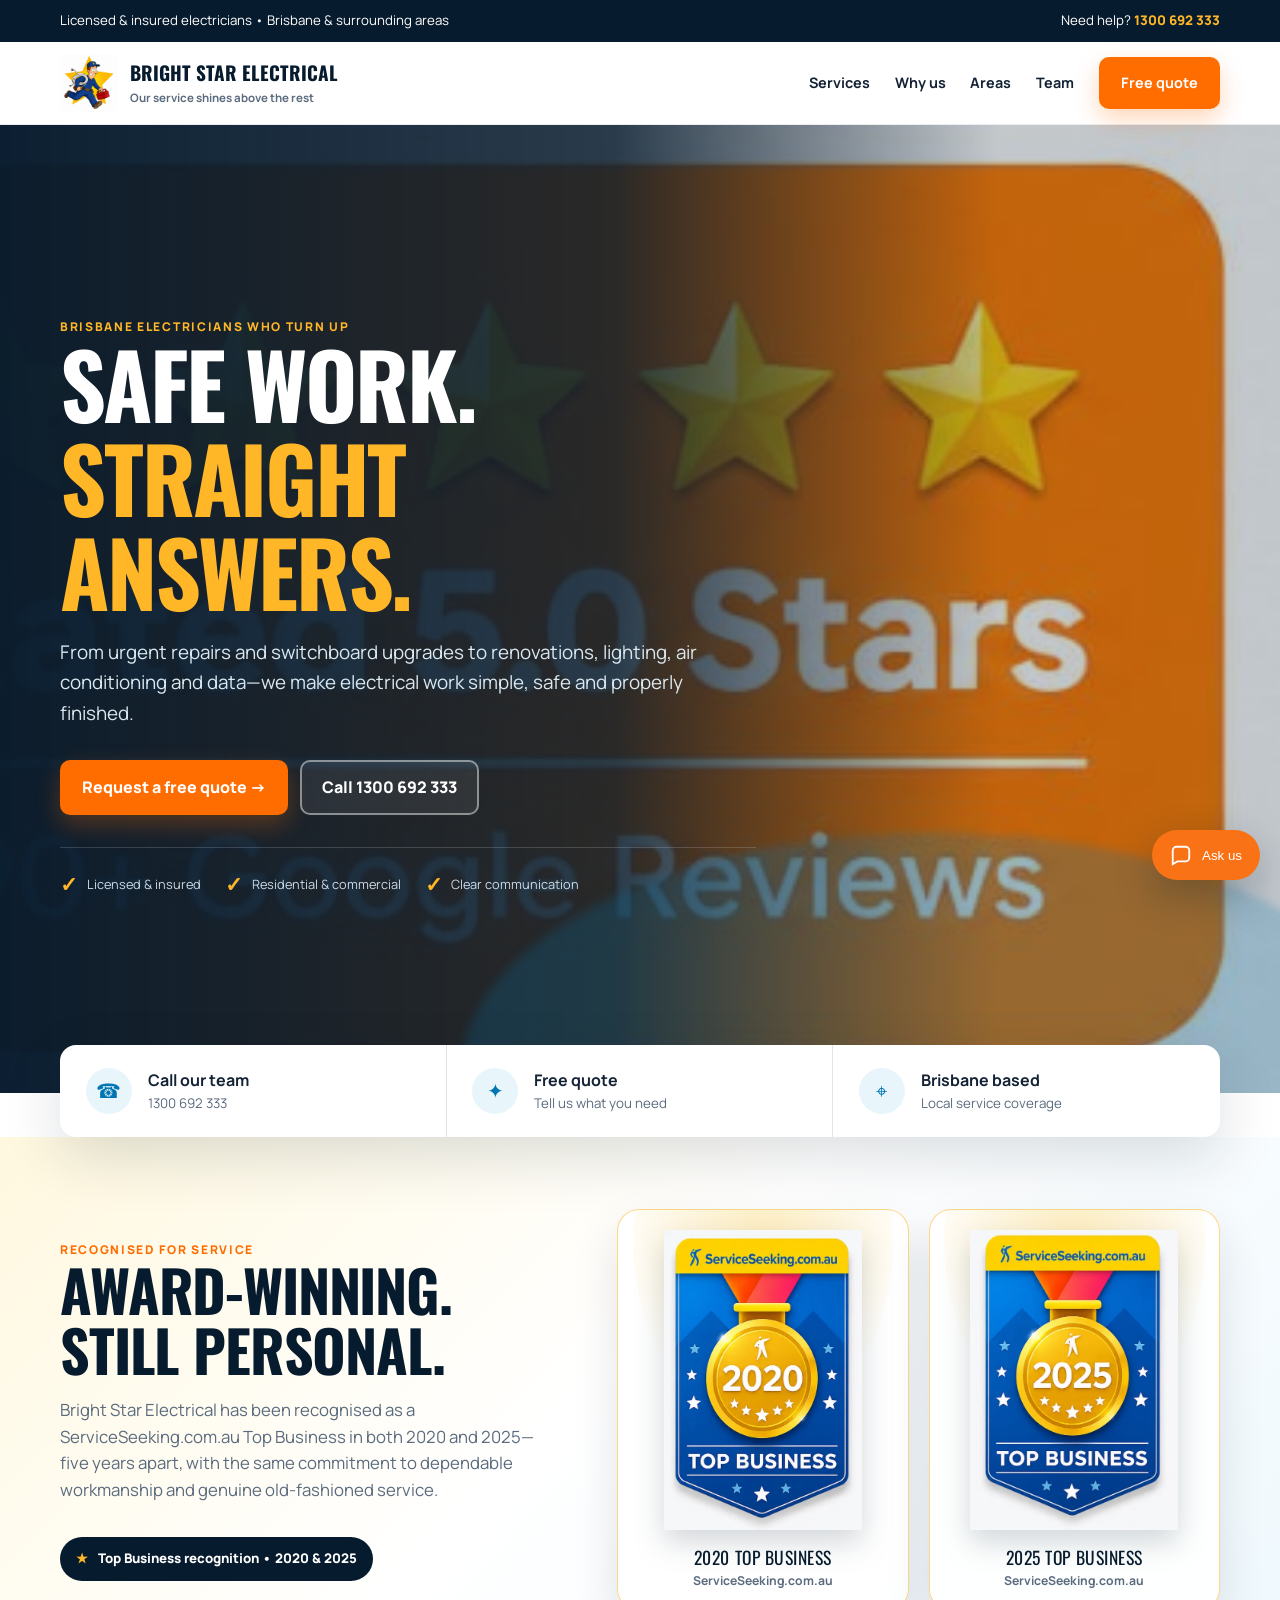
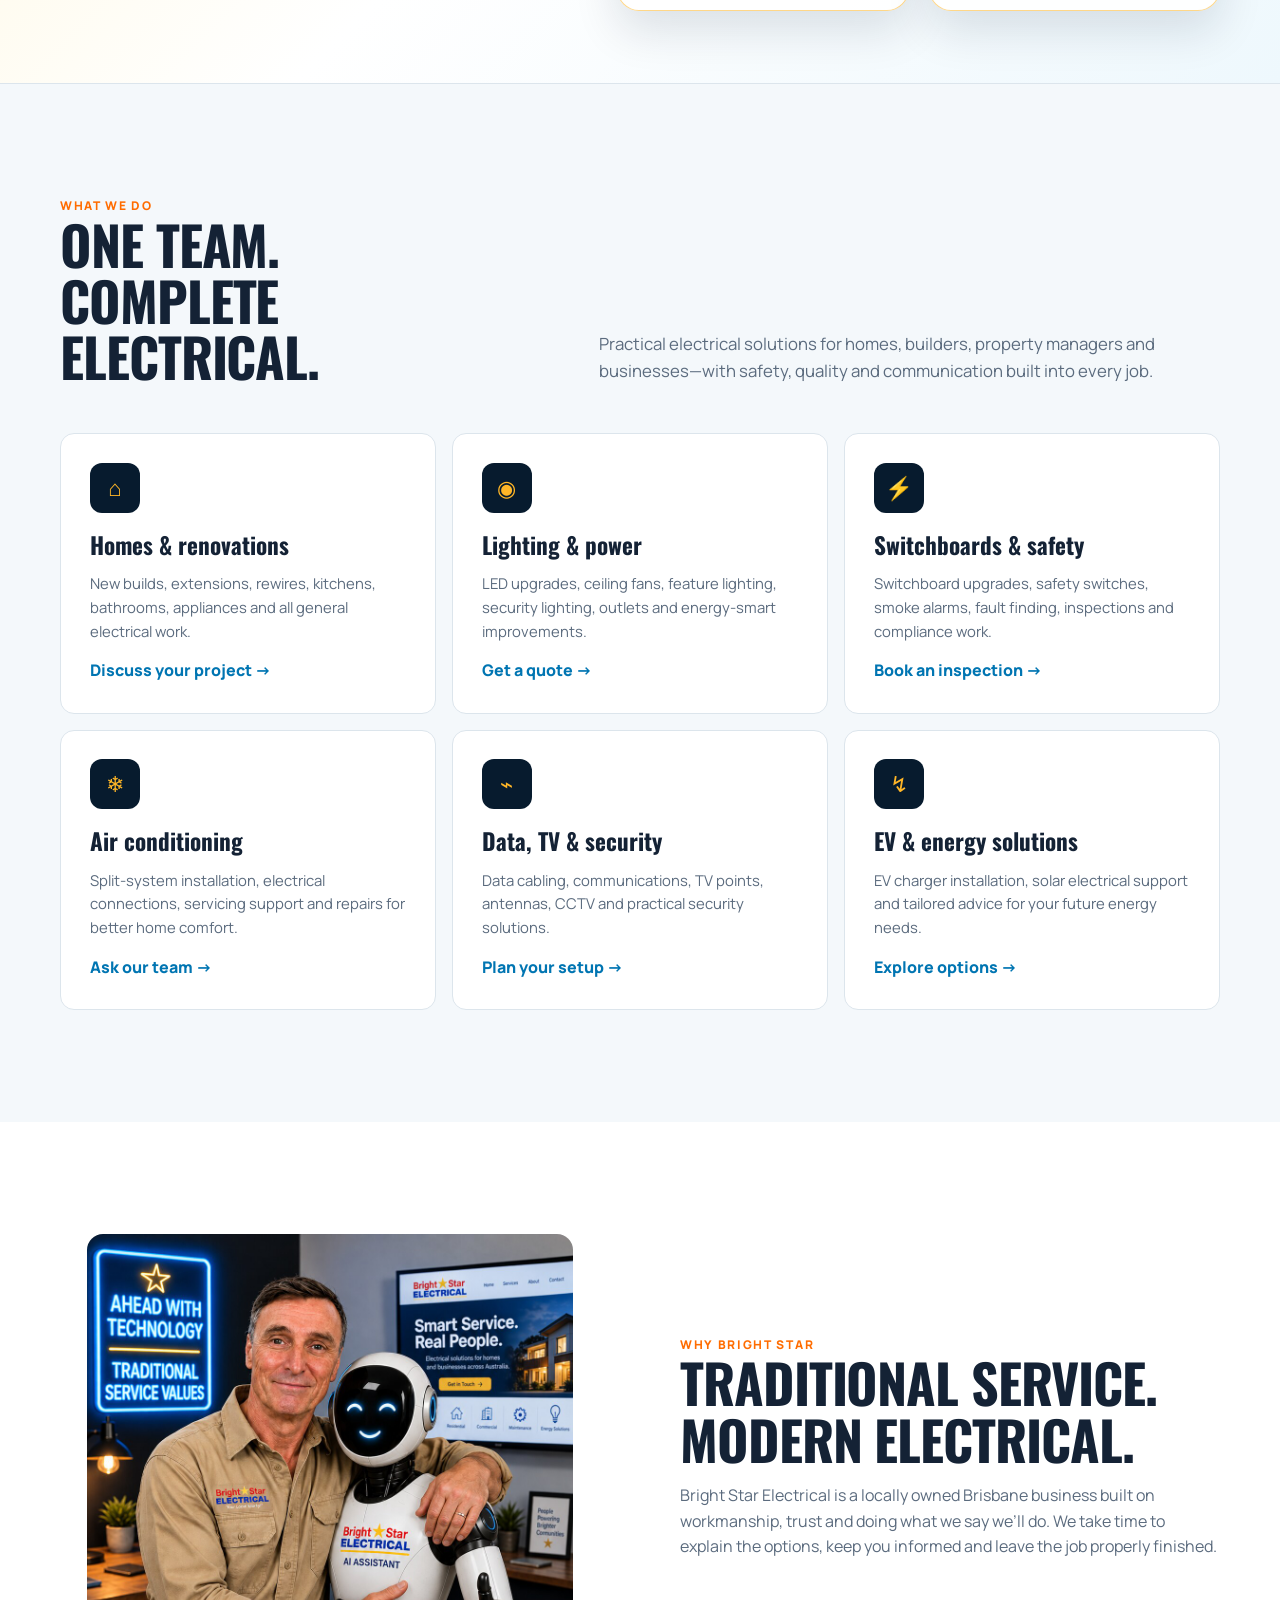
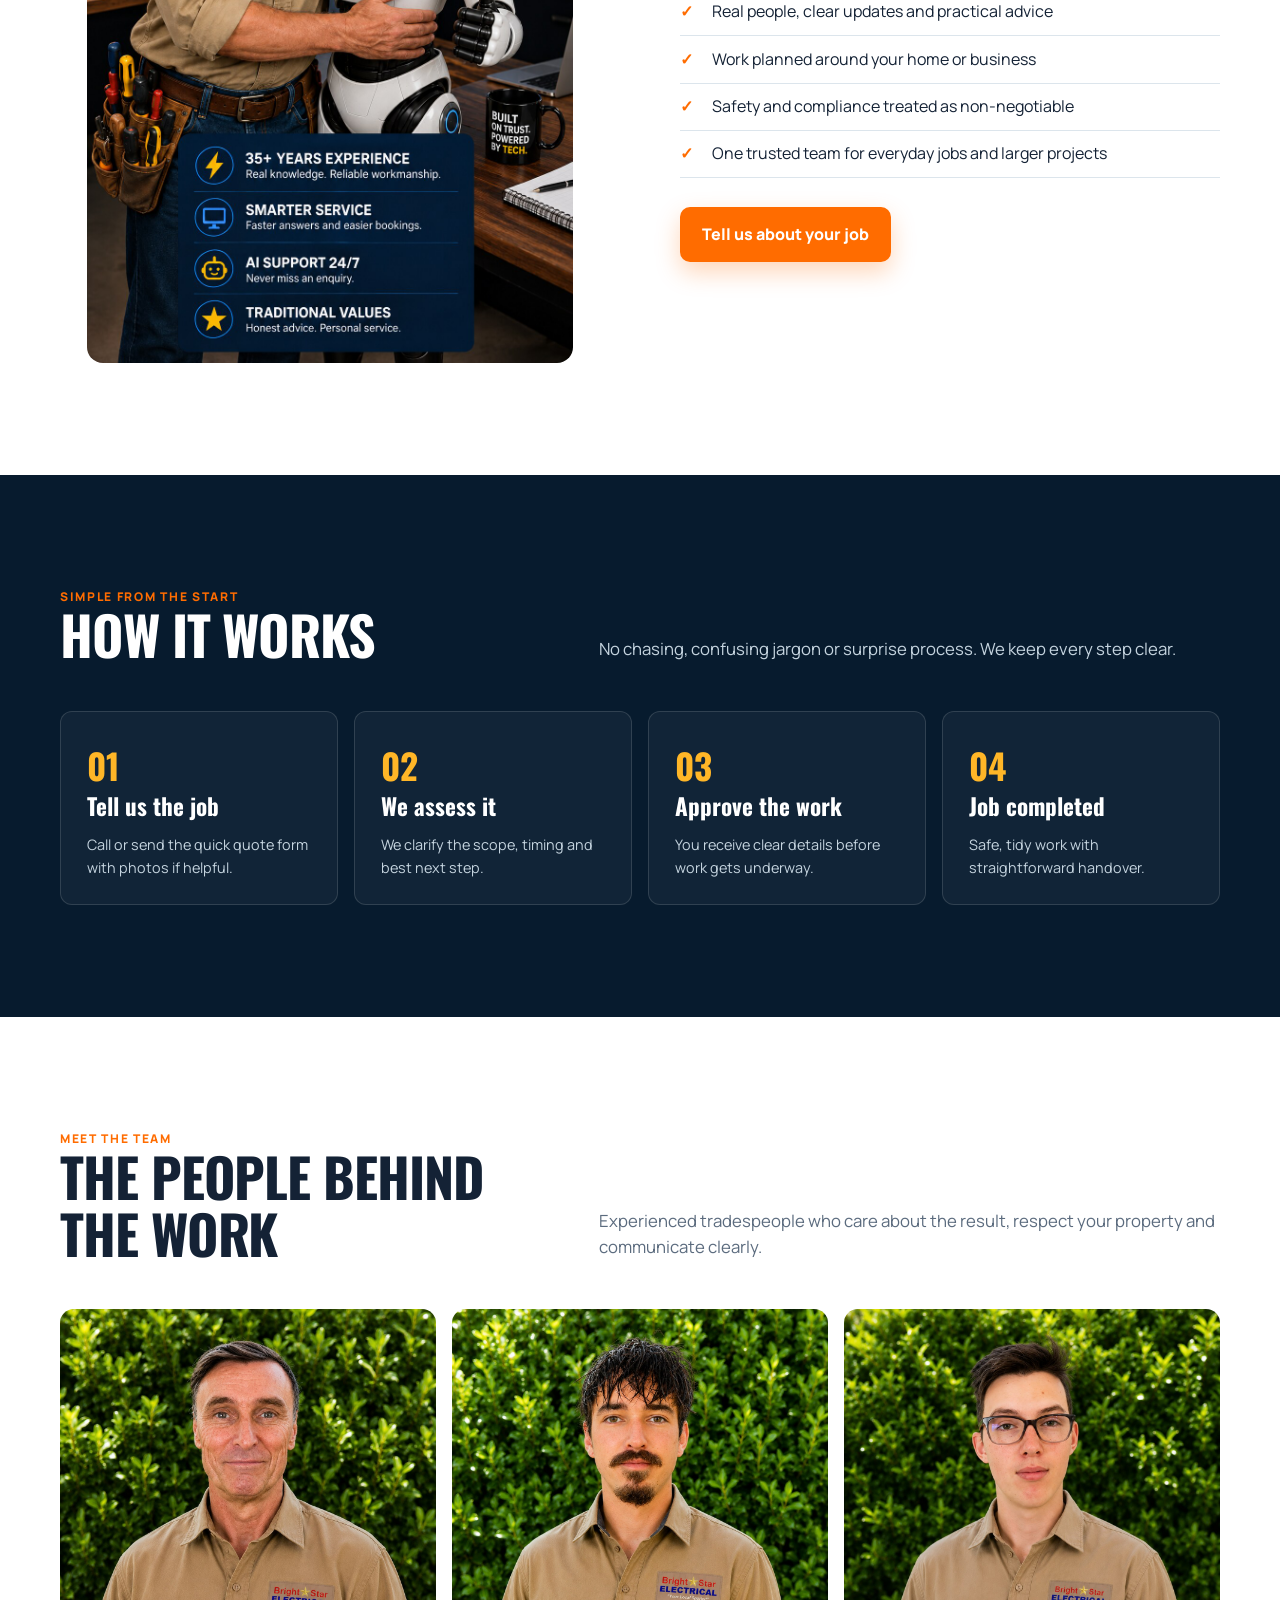
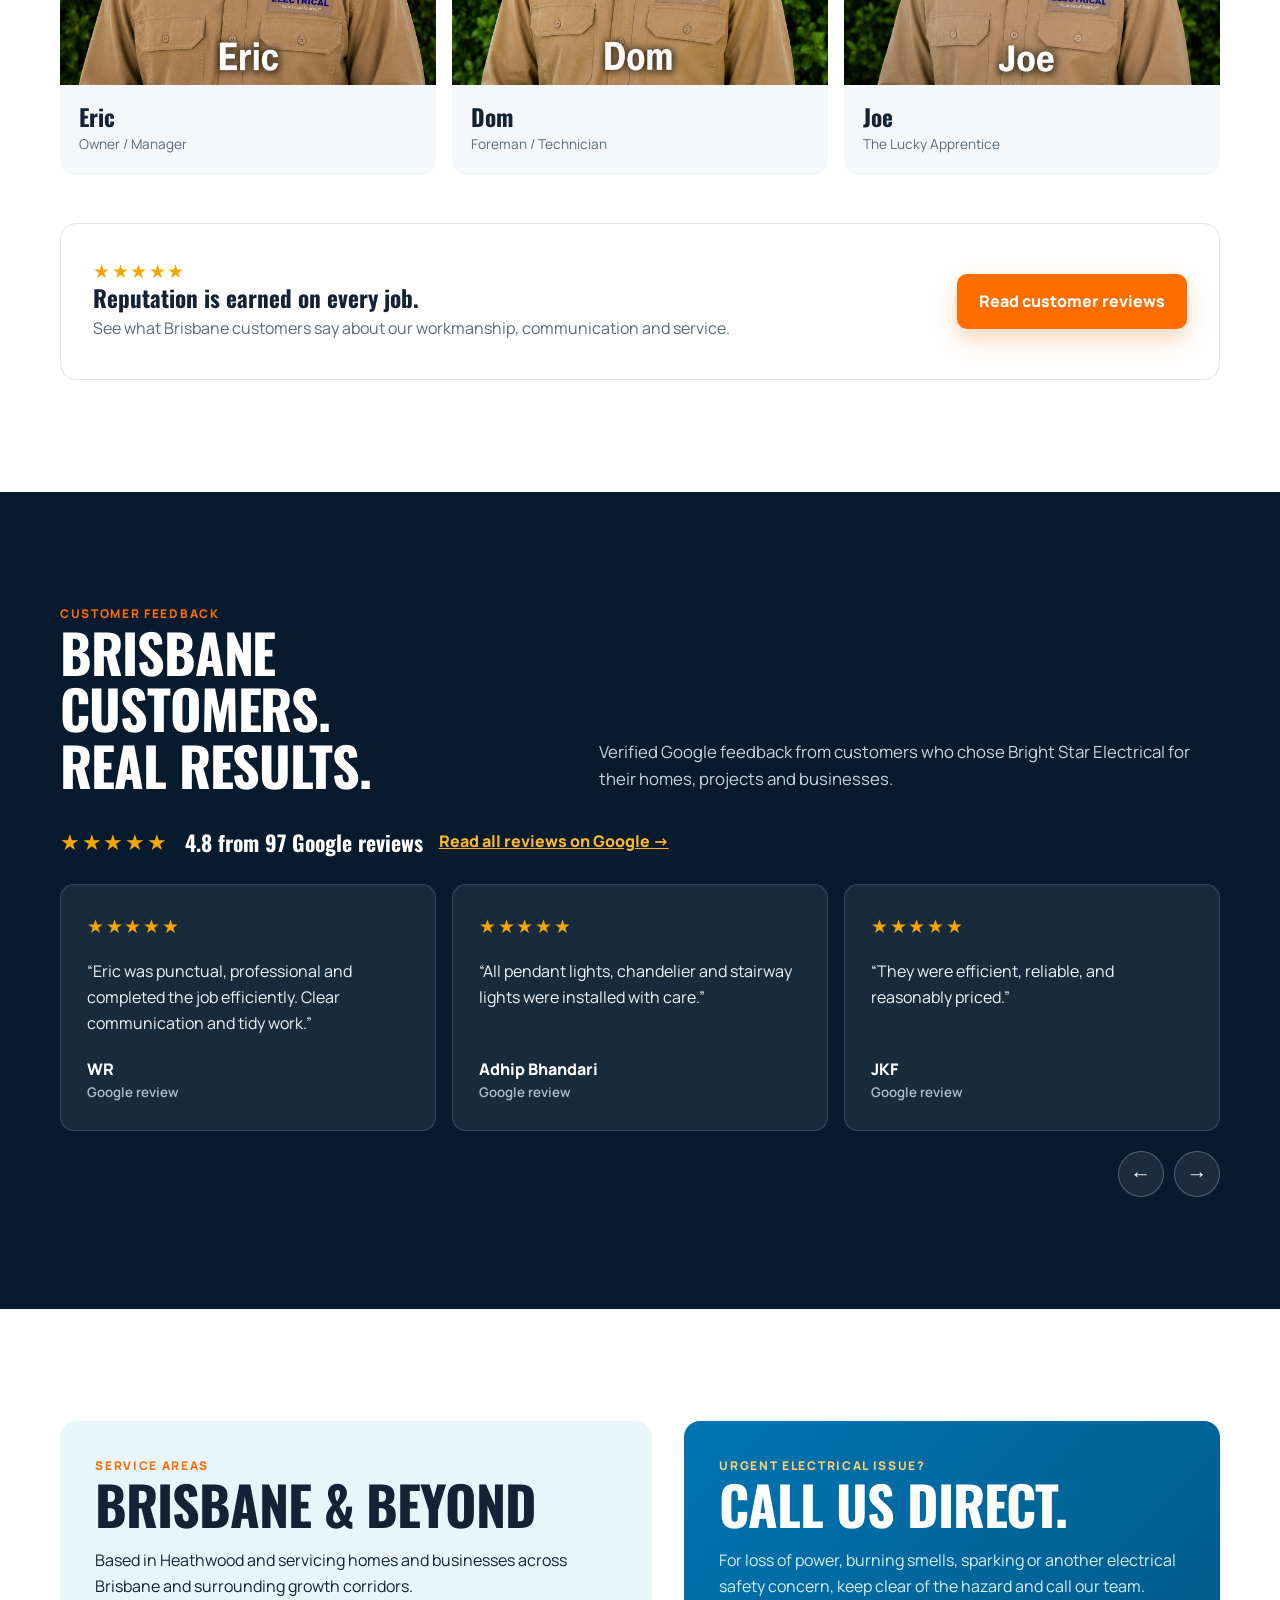
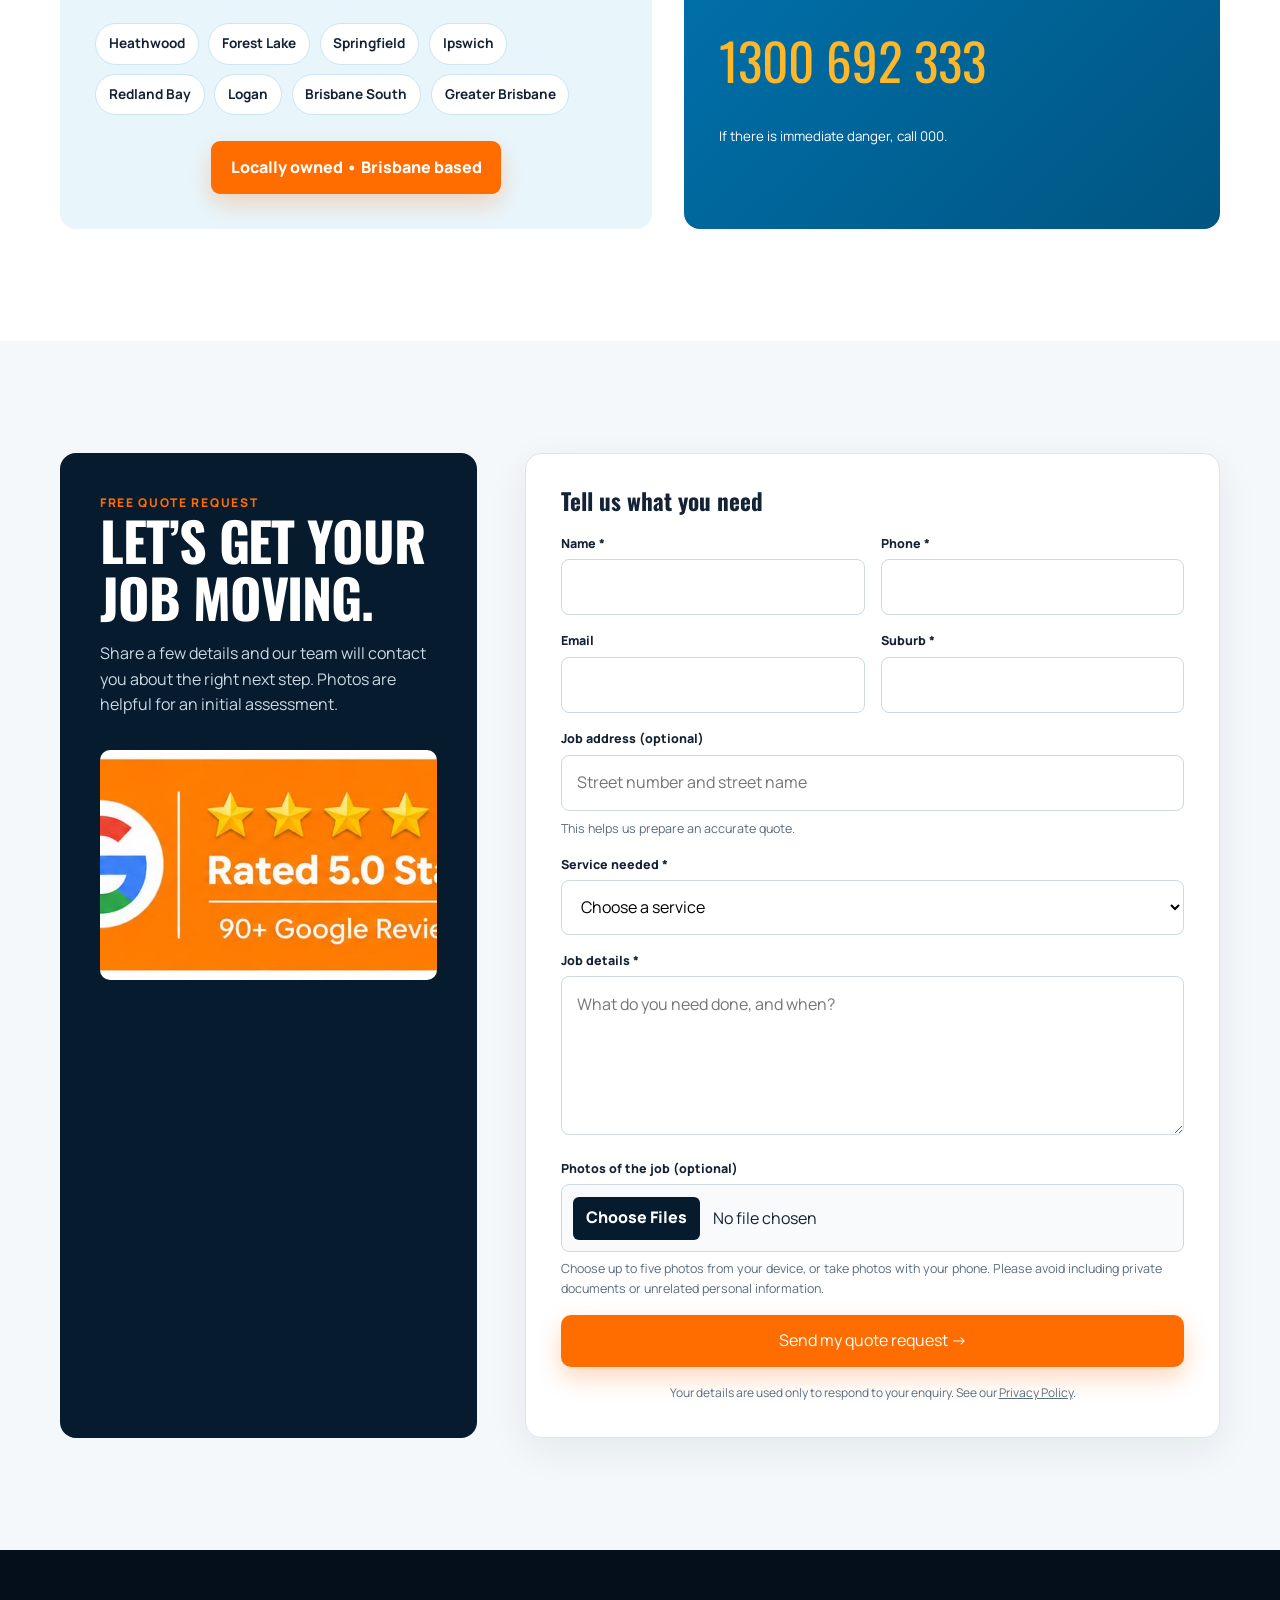
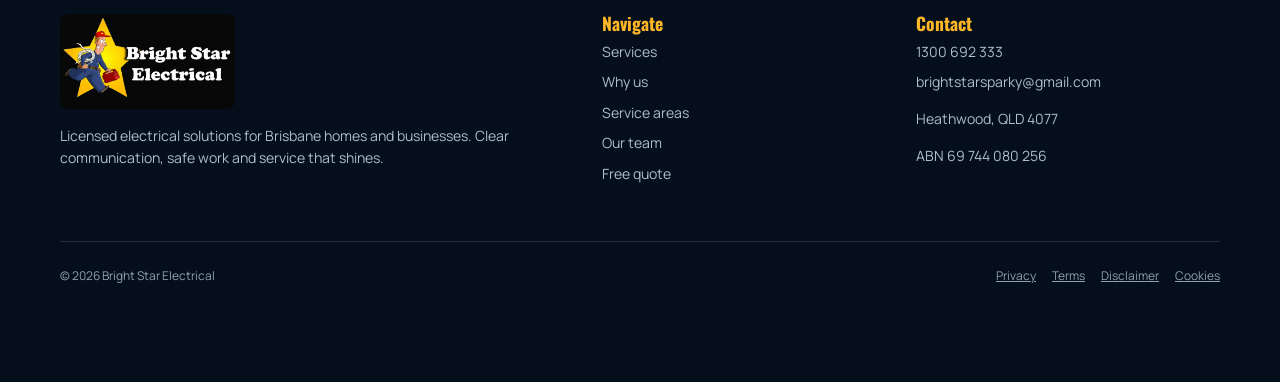
==== commit 2f5ed050: "Load verified local Website Agent bundle" ====
--- a/index.html
+++ b/index.html
@@ -98,6 +98,6 @@
   <footer><div class="wrap"><div class="footer-grid"><div><img class="footer-logo" src="images/footer-logo.jpg" alt="Bright Star Electrical"><p>Licensed electrical solutions for Brisbane homes and businesses. Clear communication, safe work and service that shines.</p></div><div><h3>Navigate</h3><a href="#services">Services</a><a href="#about">Why us</a><a href="#areas">Service areas</a><a href="#team">Our team</a><a href="#quote">Free quote</a></div><div><h3>Contact</h3><a href="tel:1300692333">1300 692 333</a><a href="mailto:brightstarsparky@gmail.com">brightstarsparky@gmail.com</a><p>Heathwood, QLD 4077</p><p>ABN 69 744 080 256</p></div></div><div class="legal"><span>© 2026 Bright Star Electrical</span><span class="legal-links"><a href="privacy.html">Privacy</a><a href="terms.html">Terms</a><a href="disclaimer.html">Disclaimer</a><a href="cookie-notice.html">Cookies</a></span></div></div></footer>
   <div class="mobile-bar"><a href="tel:1300692333">Call now</a><a href="#quote">Free quote</a></div>
   <script src="site.js" defer></script>
-  <script src="https://app.mytradieos.com/website-agent.js" data-site-key="wa_418f0e6d7ac042b6b355558959a65d13" data-api-base="https://veracious-cat-969.convex.site" defer></script>
+  <script src="website-agent.js" data-site-key="wa_418f0e6d7ac042b6b355558959a65d13" data-api-base="https://veracious-cat-969.convex.site" defer></script>
 </body>
 </html>
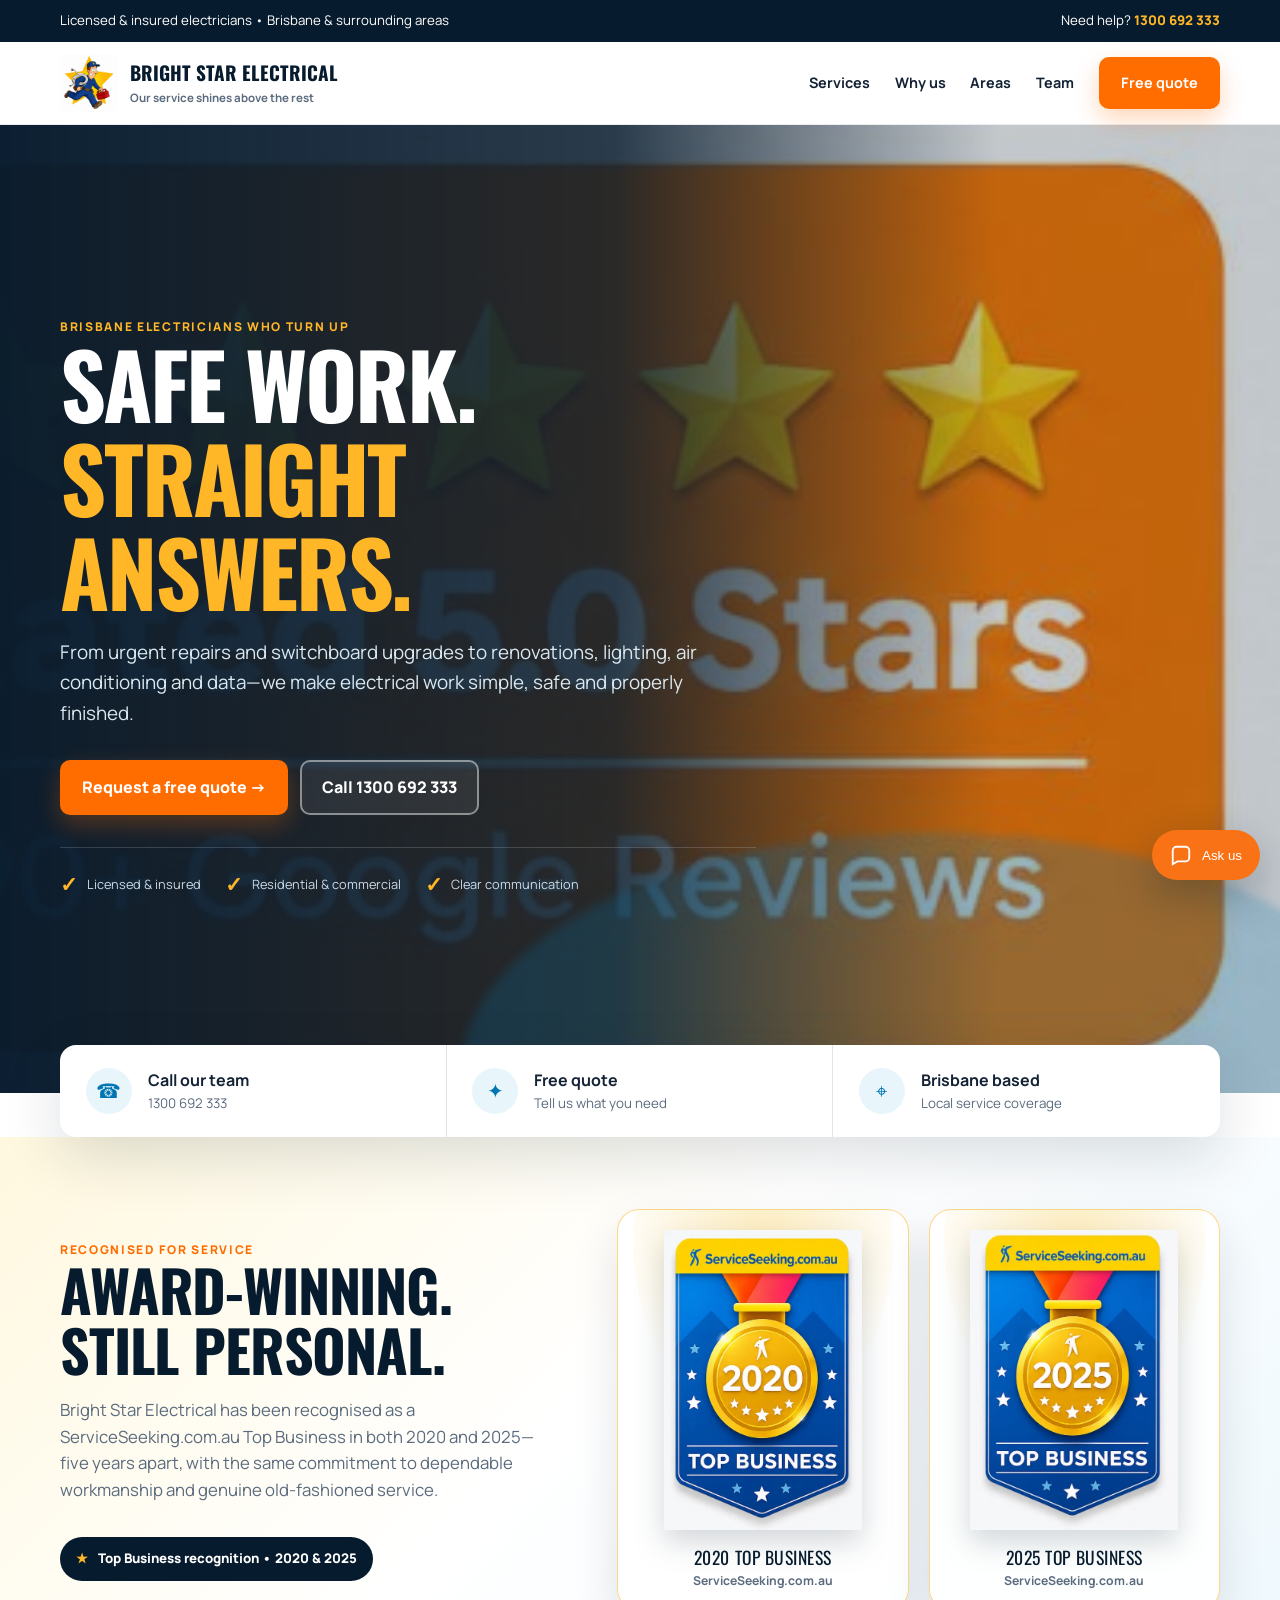
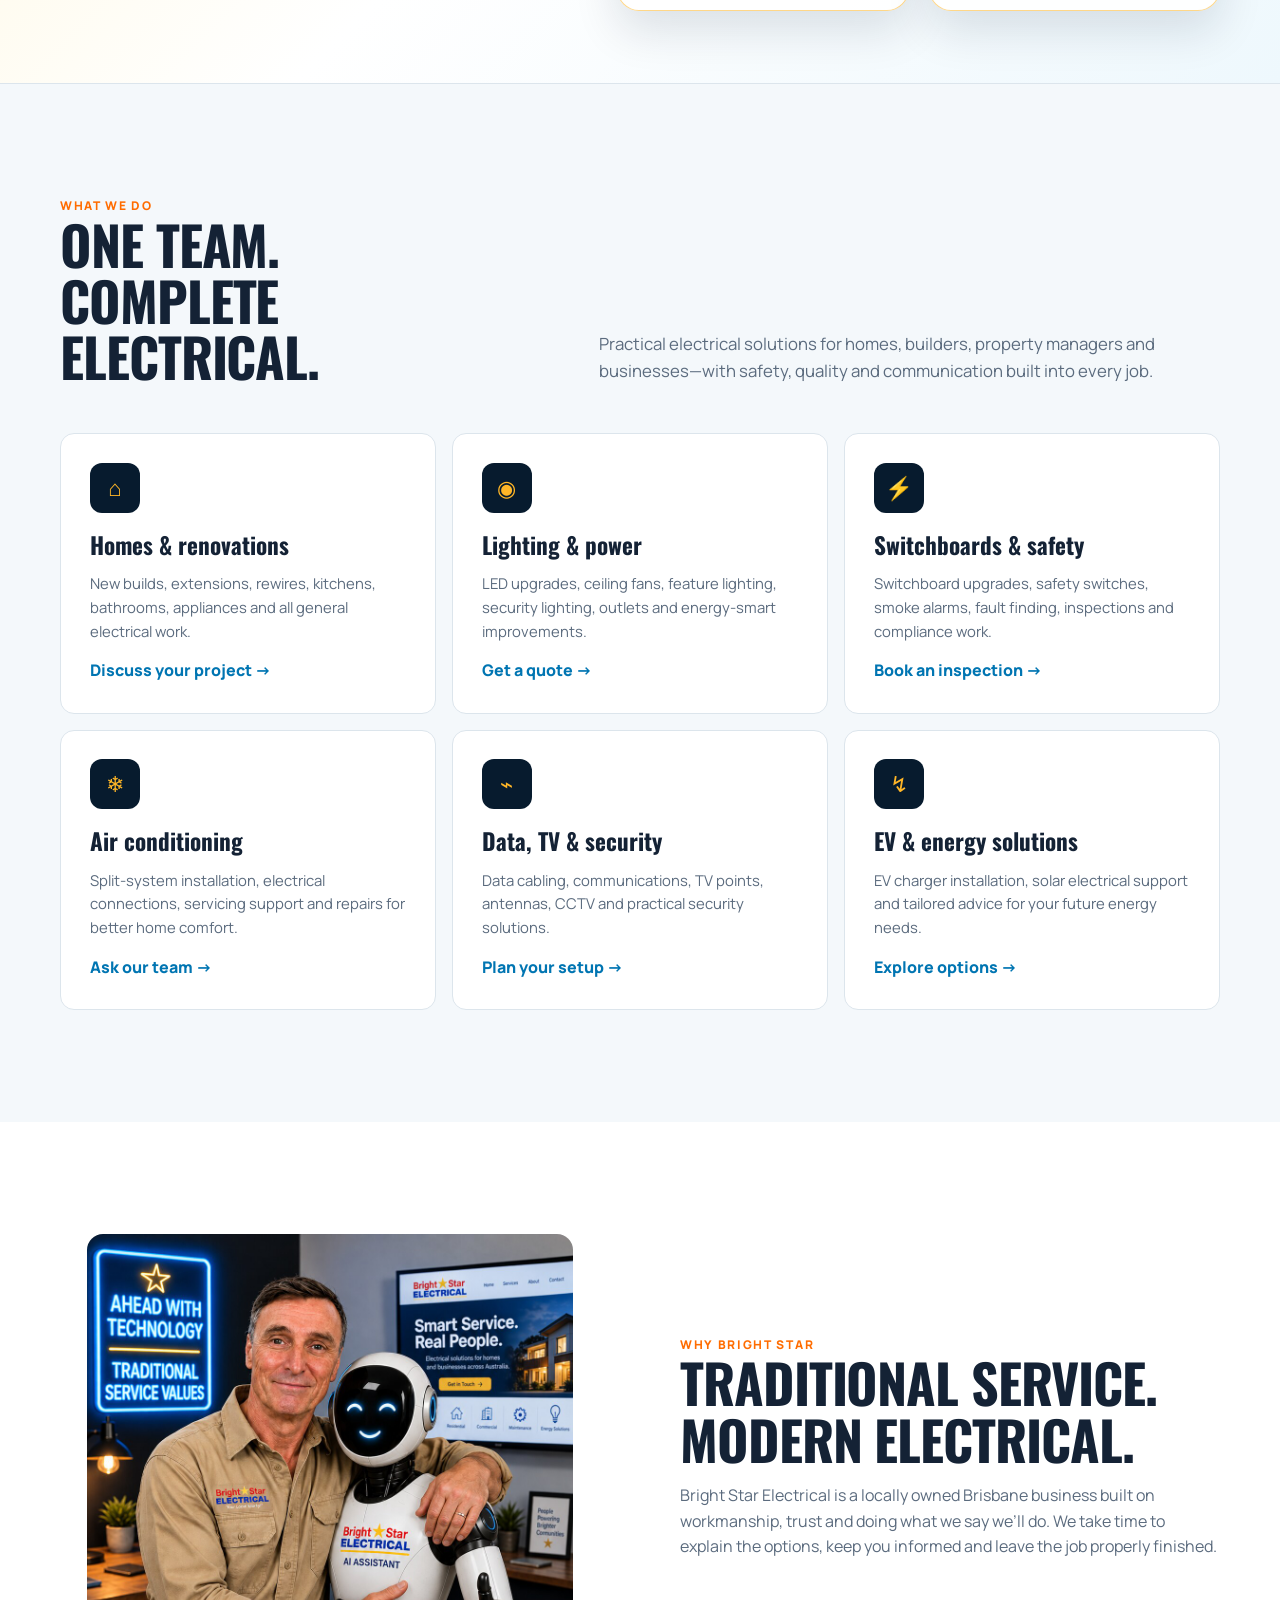
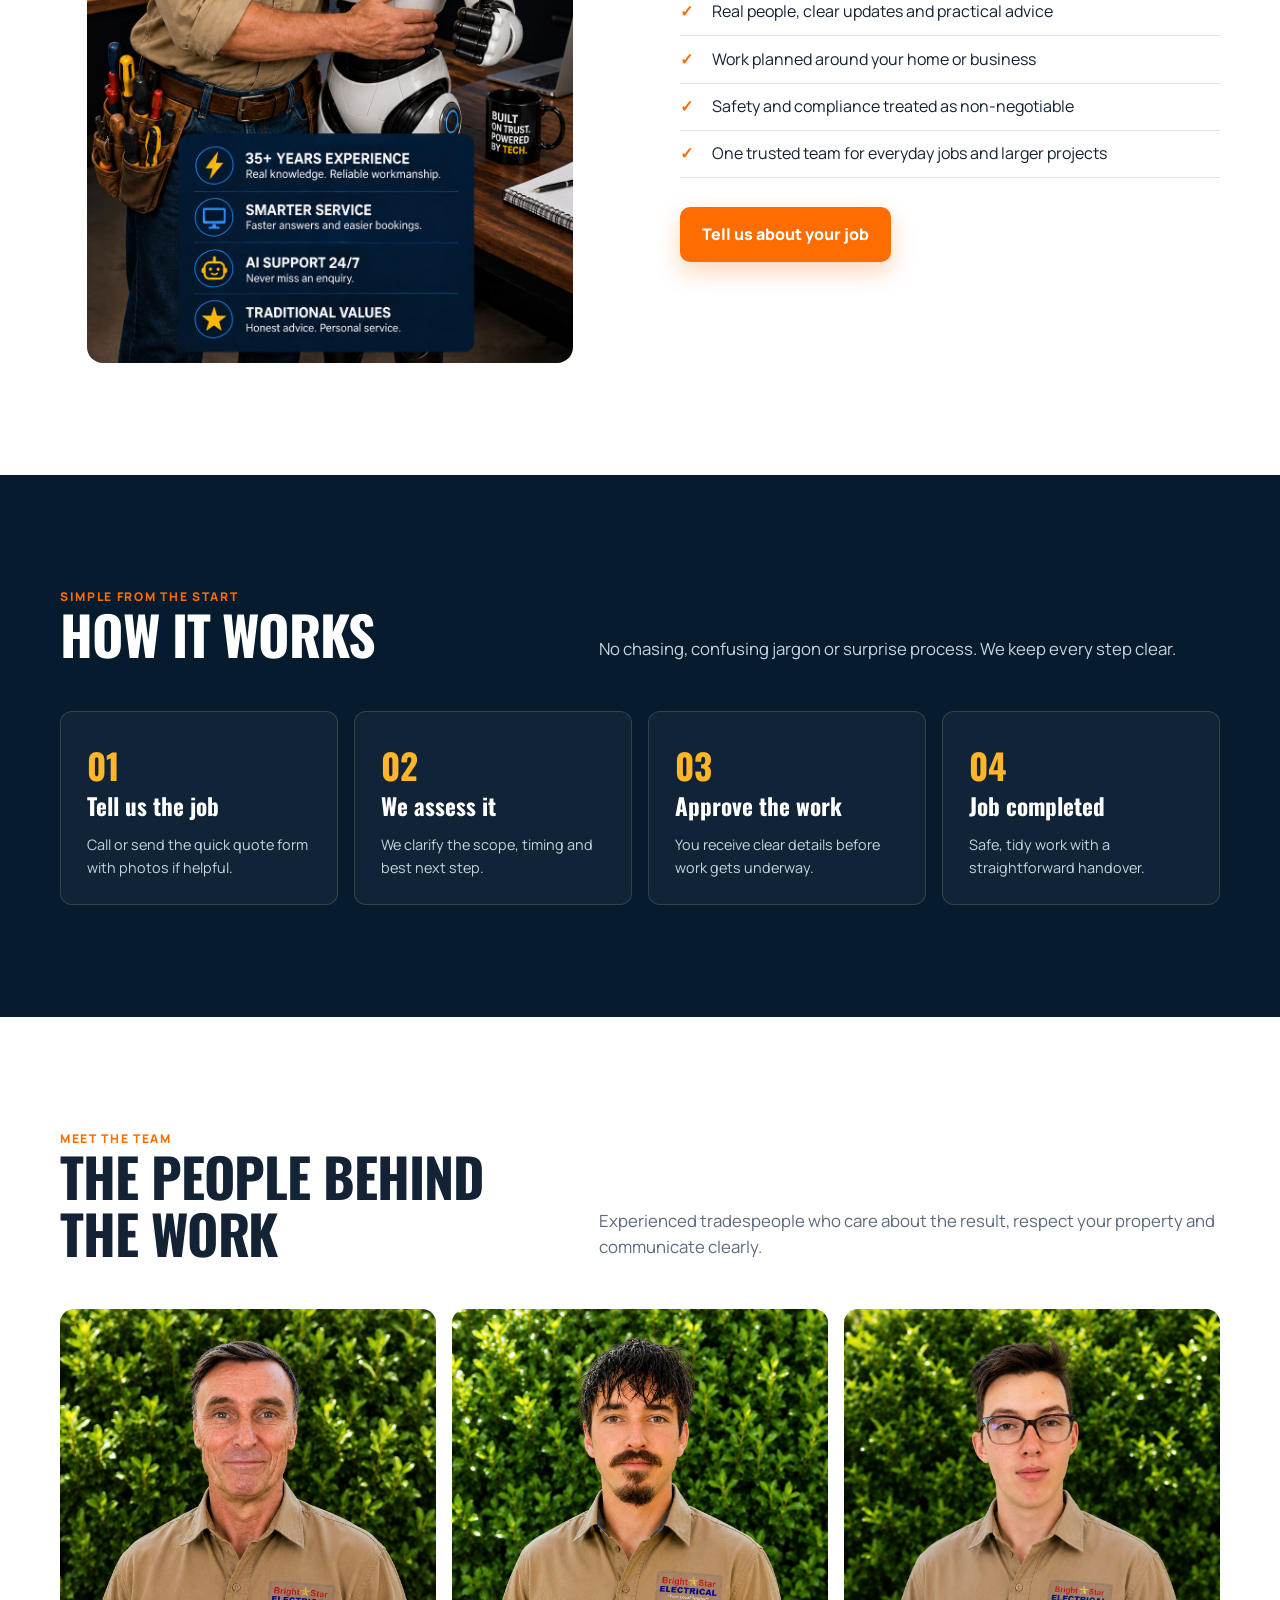
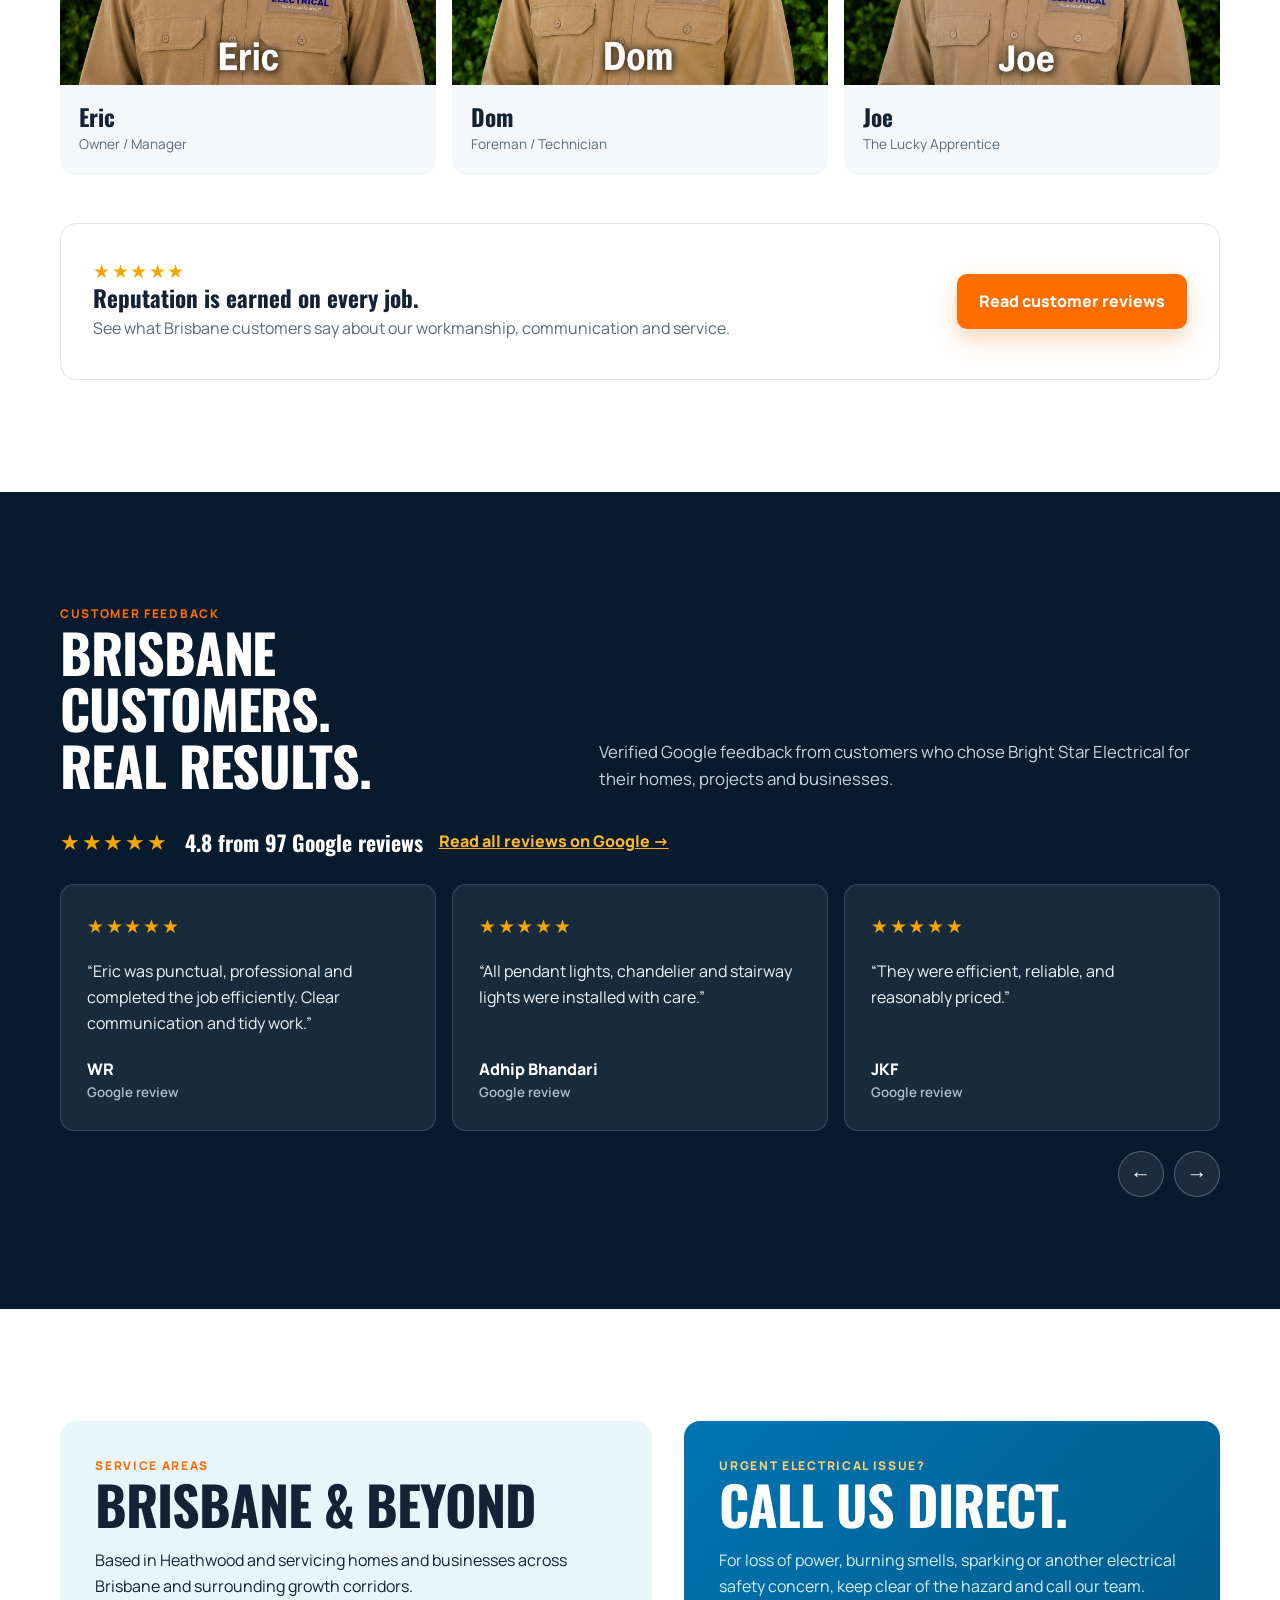
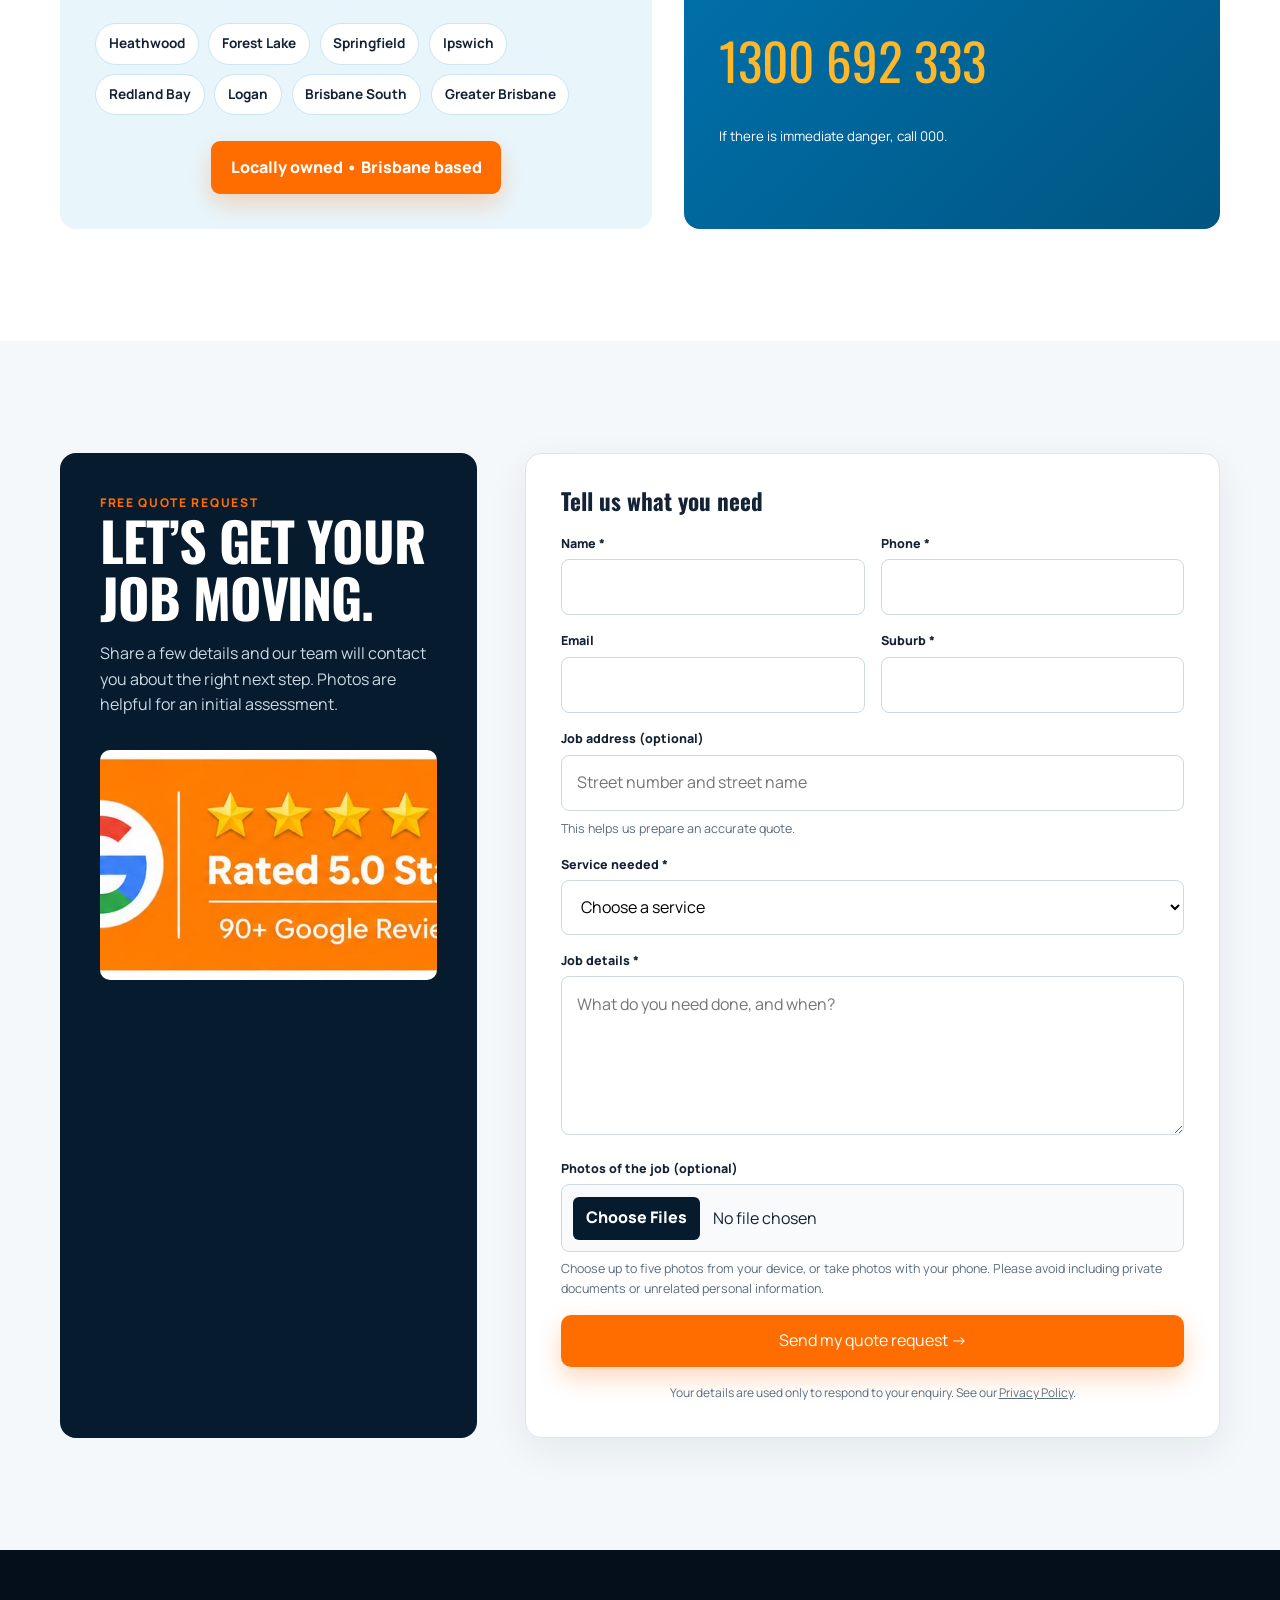
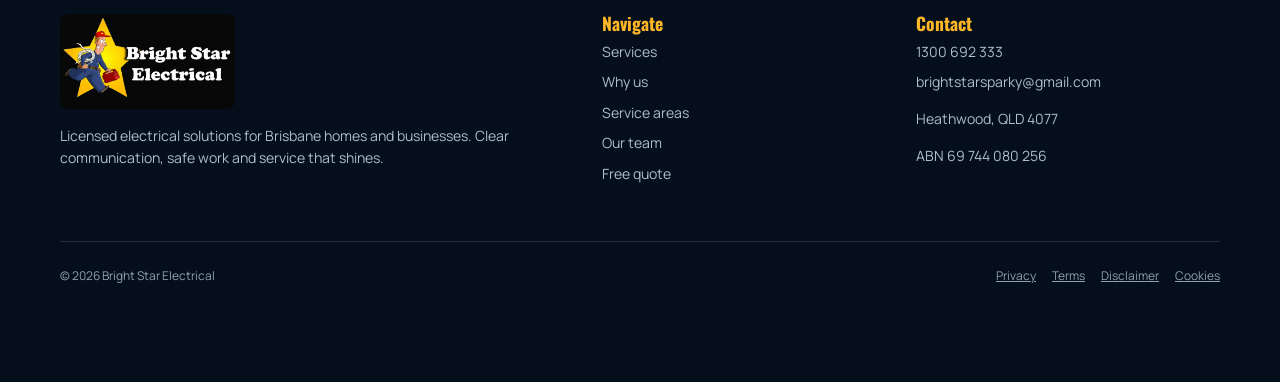
==== commit c55fc32a: "Correct How It Works handover wording" ====
--- a/index.html
+++ b/index.html
@@ -73,7 +73,7 @@
       </div>
     </div></section>
     <section id="about"><div class="wrap split"><div class="photo"><img src="images/bright-star-ai-values.jpg" alt="Bright Star Electrical combines experienced traditional service with modern AI technology"></div><div class="text"><div class="eyebrow">Why Bright Star</div><h2>TRADITIONAL SERVICE.<br>MODERN ELECTRICAL.</h2><p>Bright Star Electrical is a locally owned Brisbane business built on workmanship, trust and doing what we say we’ll do. We take time to explain the options, keep you informed and leave the job properly finished.</p><ul class="ticks"><li>Real people, clear updates and practical advice</li><li>Work planned around your home or business</li><li>Safety and compliance treated as non-negotiable</li><li>One trusted team for everyday jobs and larger projects</li></ul><a class="btn btn-primary" href="#quote">Tell us about your job</a></div></div></section>
-    <section class="process"><div class="wrap"><div class="section-head"><div><div class="eyebrow">Simple from the start</div><h2>HOW IT WORKS</h2></div><p>No chasing, confusing jargon or surprise process. We keep every step clear.</p></div><div class="steps"><div class="step"><b>01</b><h3>Tell us the job</h3><p>Call or send the quick quote form with photos if helpful.</p></div><div class="step"><b>02</b><h3>We assess it</h3><p>We clarify the scope, timing and best next step.</p></div><div class="step"><b>03</b><h3>Approve the work</h3><p>You receive clear details before work gets underway.</p></div><div class="step"><b>04</b><h3>Job completed</h3><p>Safe, tidy work with straightforward handover.</p></div></div></div></section>
+    <section class="process"><div class="wrap"><div class="section-head"><div><div class="eyebrow">Simple from the start</div><h2>HOW IT WORKS</h2></div><p>No chasing, confusing jargon or surprise process. We keep every step clear.</p></div><div class="steps"><div class="step"><b>01</b><h3>Tell us the job</h3><p>Call or send the quick quote form with photos if helpful.</p></div><div class="step"><b>02</b><h3>We assess it</h3><p>We clarify the scope, timing and best next step.</p></div><div class="step"><b>03</b><h3>Approve the work</h3><p>You receive clear details before work gets underway.</p></div><div class="step"><b>04</b><h3>Job completed</h3><p>Safe, tidy work with a straightforward handover.</p></div></div></div></section>
     <section id="team"><div class="wrap"><div class="section-head"><div><div class="eyebrow">Meet the team</div><h2>THE PEOPLE BEHIND THE WORK</h2></div><p>Experienced tradespeople who care about the result, respect your property and communicate clearly.</p></div><div class="team-grid"><article class="person"><img src="images/team-joe.jpg" alt="Eric, Owner and Manager at Bright Star Electrical"><div><h3>Eric</h3><p>Owner / Manager</p></div></article><article class="person"><img src="images/team-dom.jpg" alt="Dom, Foreman and Technician at Bright Star Electrical"><div><h3>Dom</h3><p>Foreman / Technician</p></div></article><article class="person"><img src="images/team-eric.jpg" alt="Joe, the Lucky Apprentice at Bright Star Electrical"><div><h3>Joe</h3><p>The Lucky Apprentice</p></div></article></div><div class="reputation"><div><div class="stars">★★★★★</div><h3>Reputation is earned on every job.</h3><p>See what Brisbane customers say about our workmanship, communication and service.</p></div><a class="btn btn-primary" href="#reviews">Read customer reviews</a></div></div></section>
     <section class="reviews" id="reviews"><div class="wrap"><div class="section-head"><div><div class="eyebrow">Customer feedback</div><h2>BRISBANE CUSTOMERS.<br>REAL RESULTS.</h2></div><p>Verified Google feedback from customers who chose Bright Star Electrical for their homes, projects and businesses.</p></div><div class="review-summary"><div class="stars" aria-label="4.8 out of 5 stars">★★★★★</div><strong>4.8 from 97 Google reviews</strong><a href="https://www.google.com/maps/place/Bright+Star+Electrical/@-27.5869252,152.9959677,13z/data=!4m8!3m7!1s0x6b9149dbbbc18e19:0xa3fe6ffea53fcfa1!8m2!3d-27.6314186!4d152.9908983!9m1!1b1!16s%2Fg%2F11h1mg3xy0?entry=ttu&amp;g_ep=EgoyMDI2MDkxNS4wIKXMDSoASAFQAw%3D%3D" target="_blank" rel="noopener">Read all reviews on Google →</a></div><div class="review-shell"><div class="review-viewport" aria-label="Customer reviews carousel"><div class="review-track">
       <article class="review-card"><div class="stars" aria-hidden="true">★★★★★</div><blockquote>“Eric was punctual, professional and completed the job efficiently. Clear communication and tidy work.”</blockquote><footer>WR<small>Google review</small></footer></article>
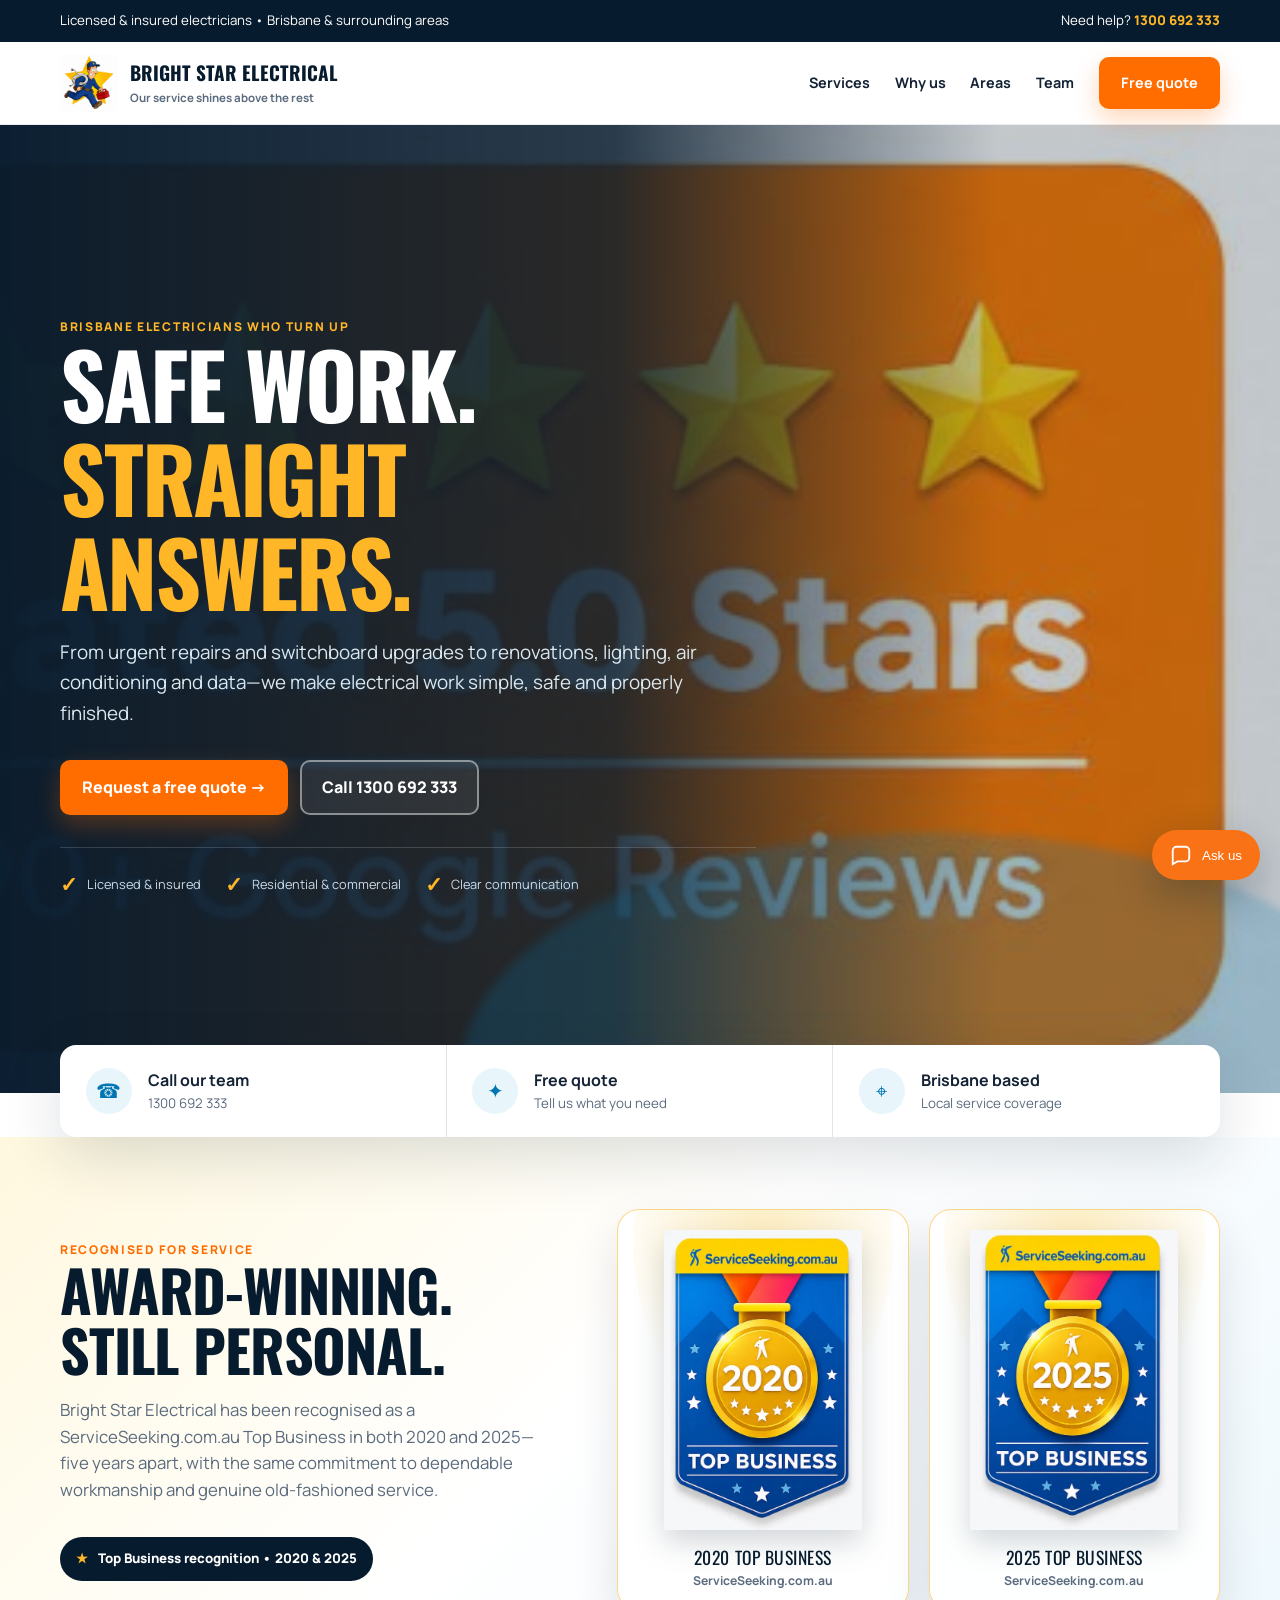
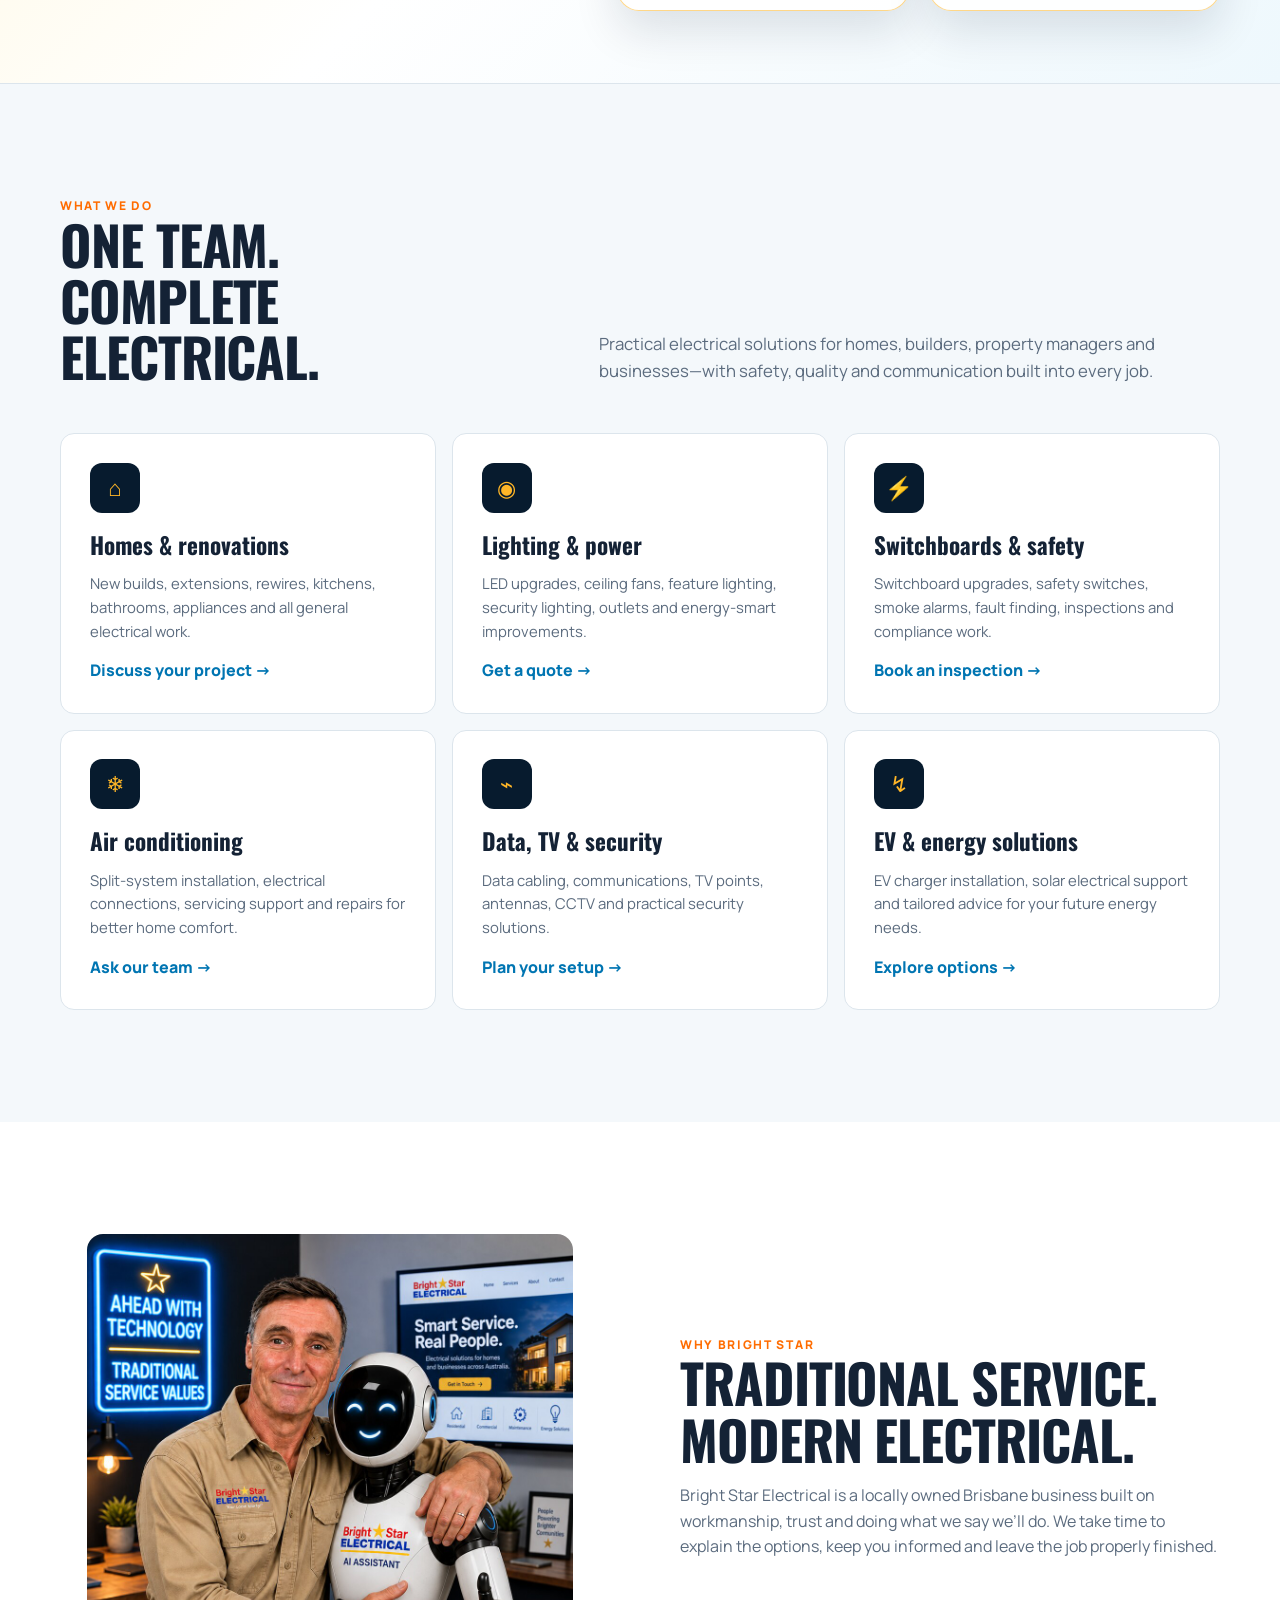
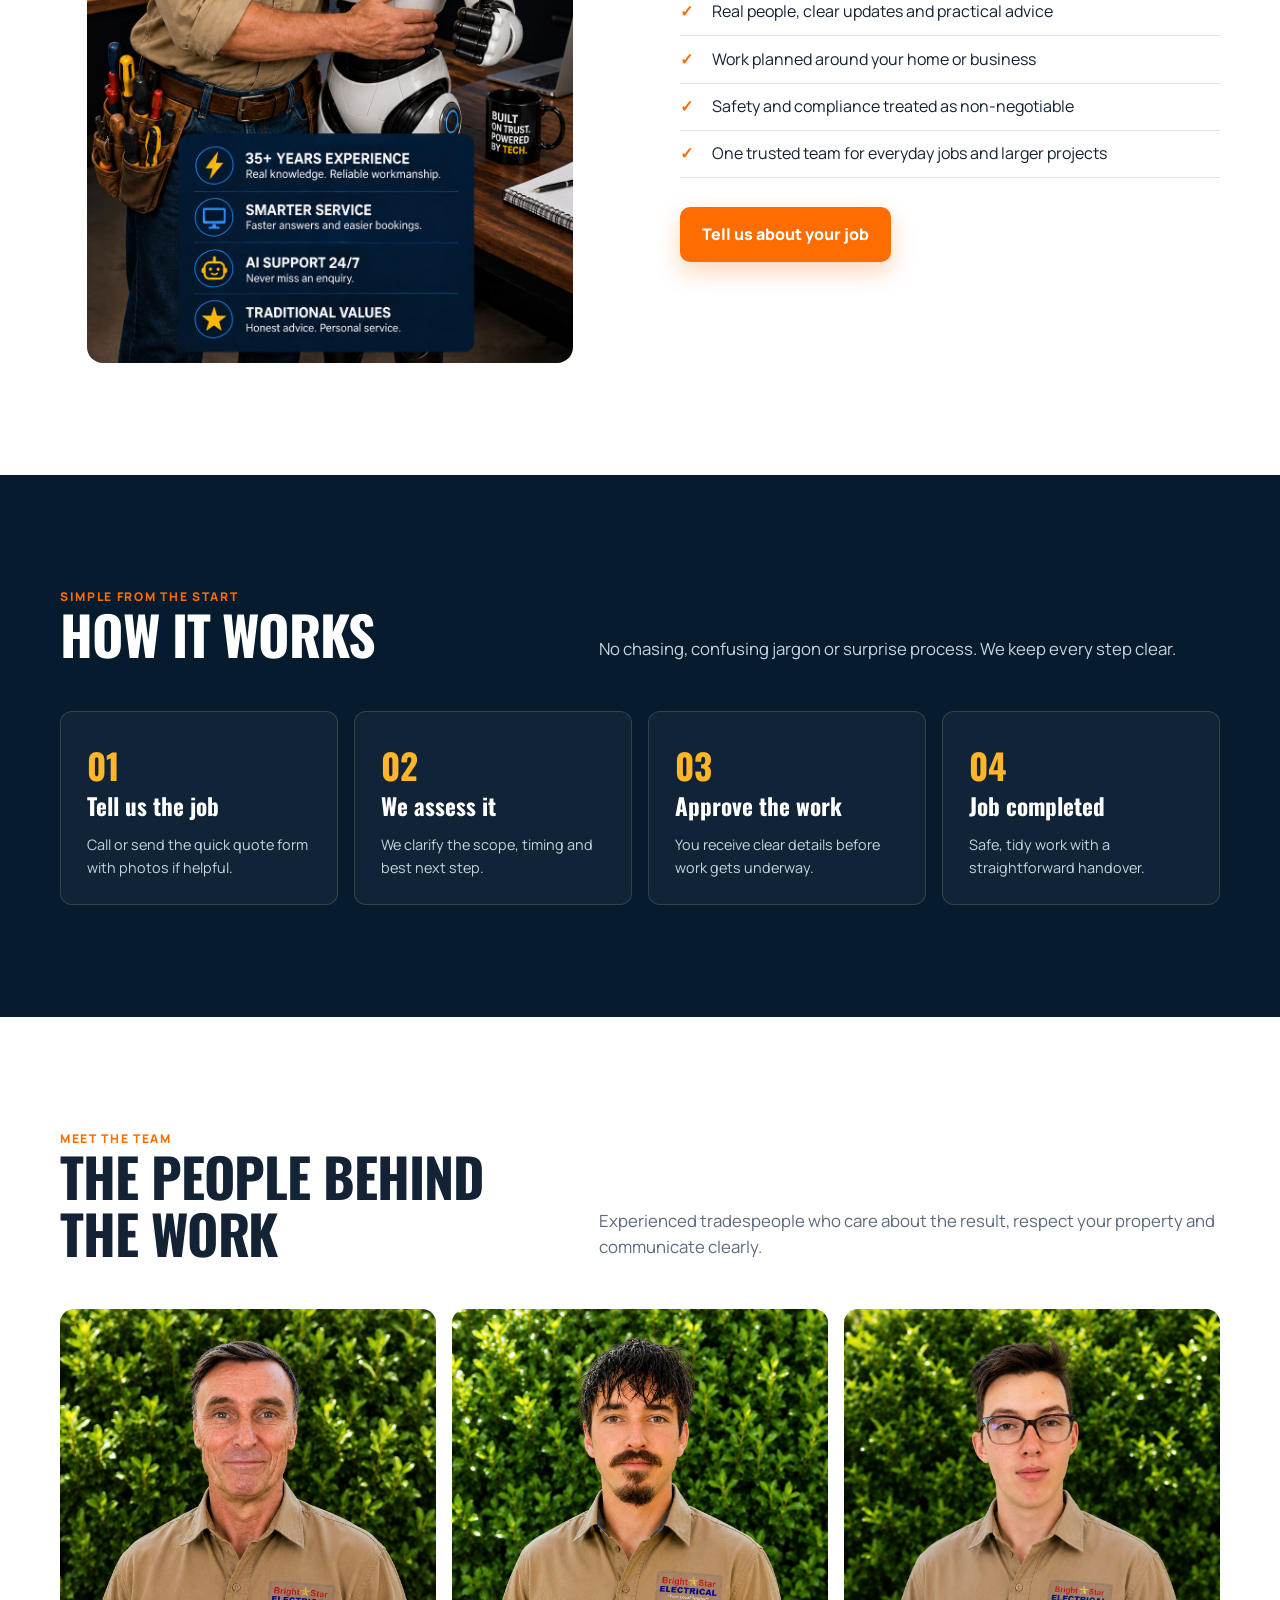
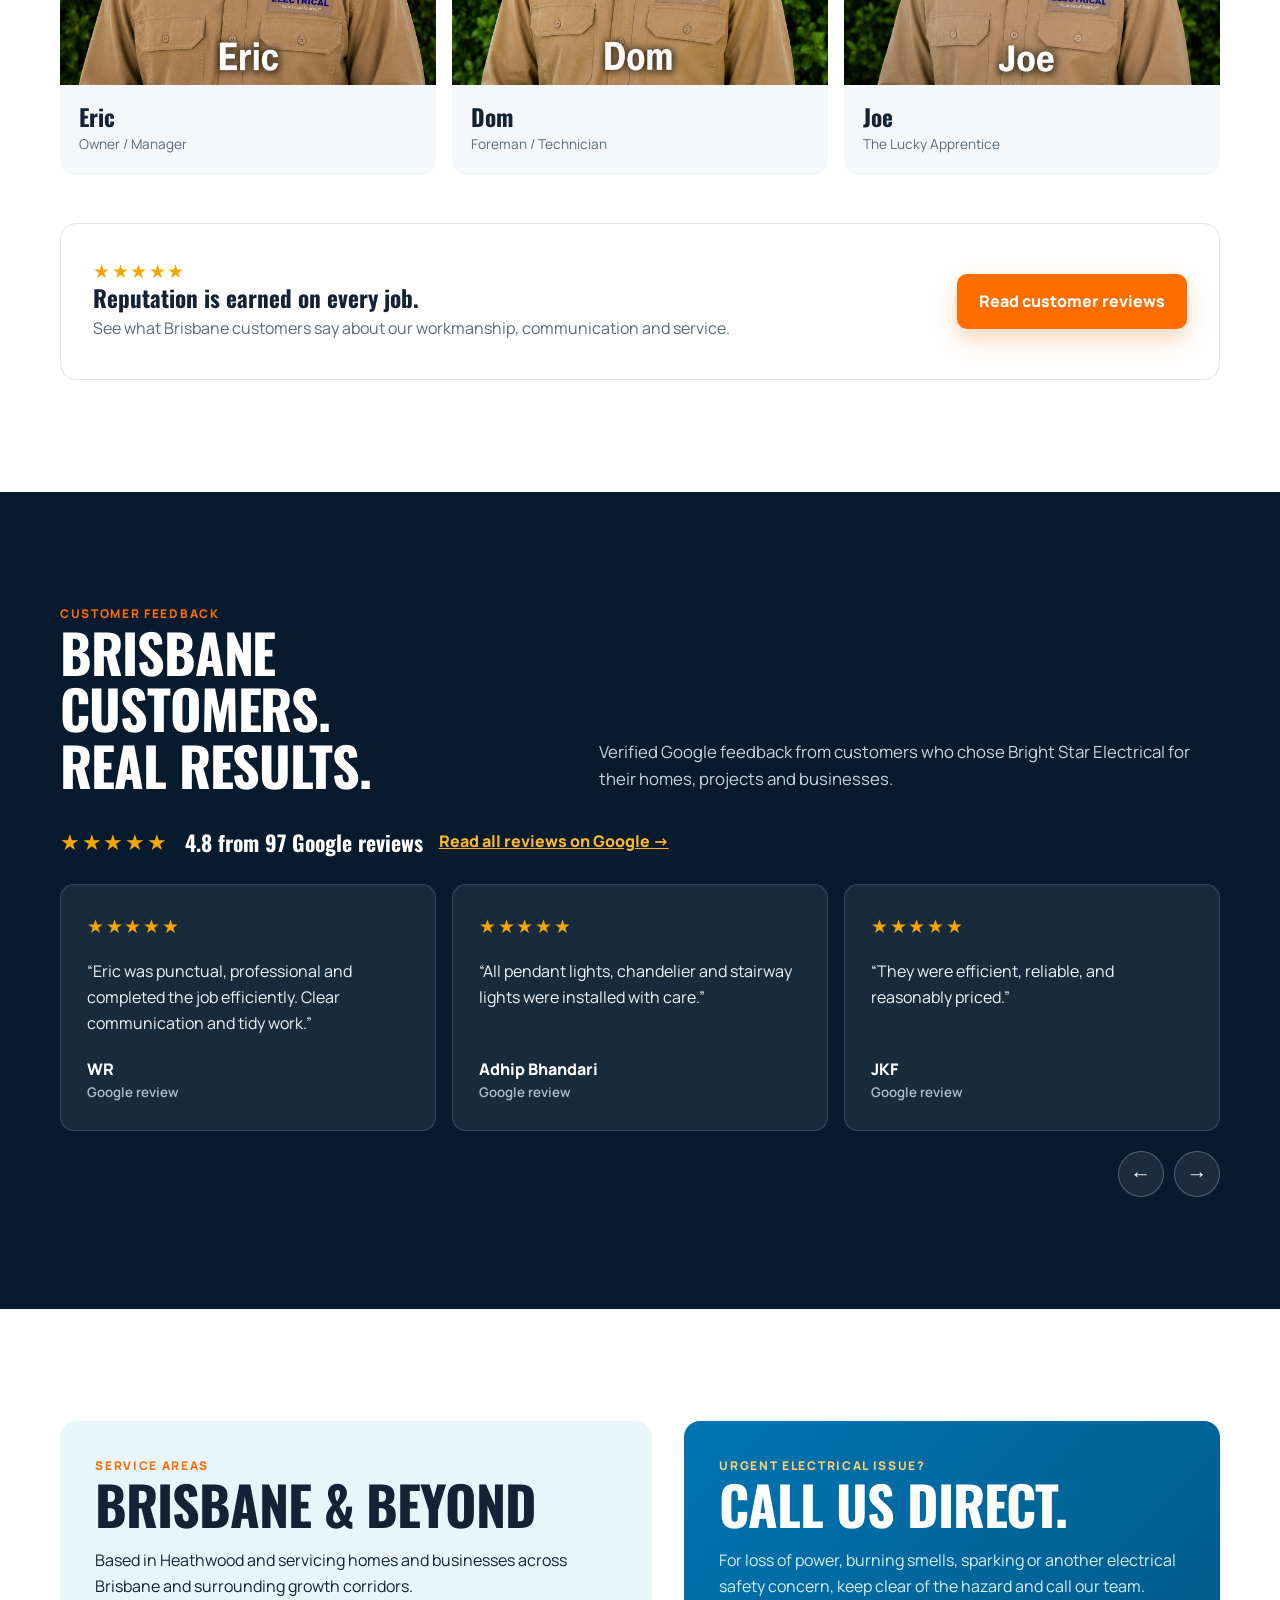
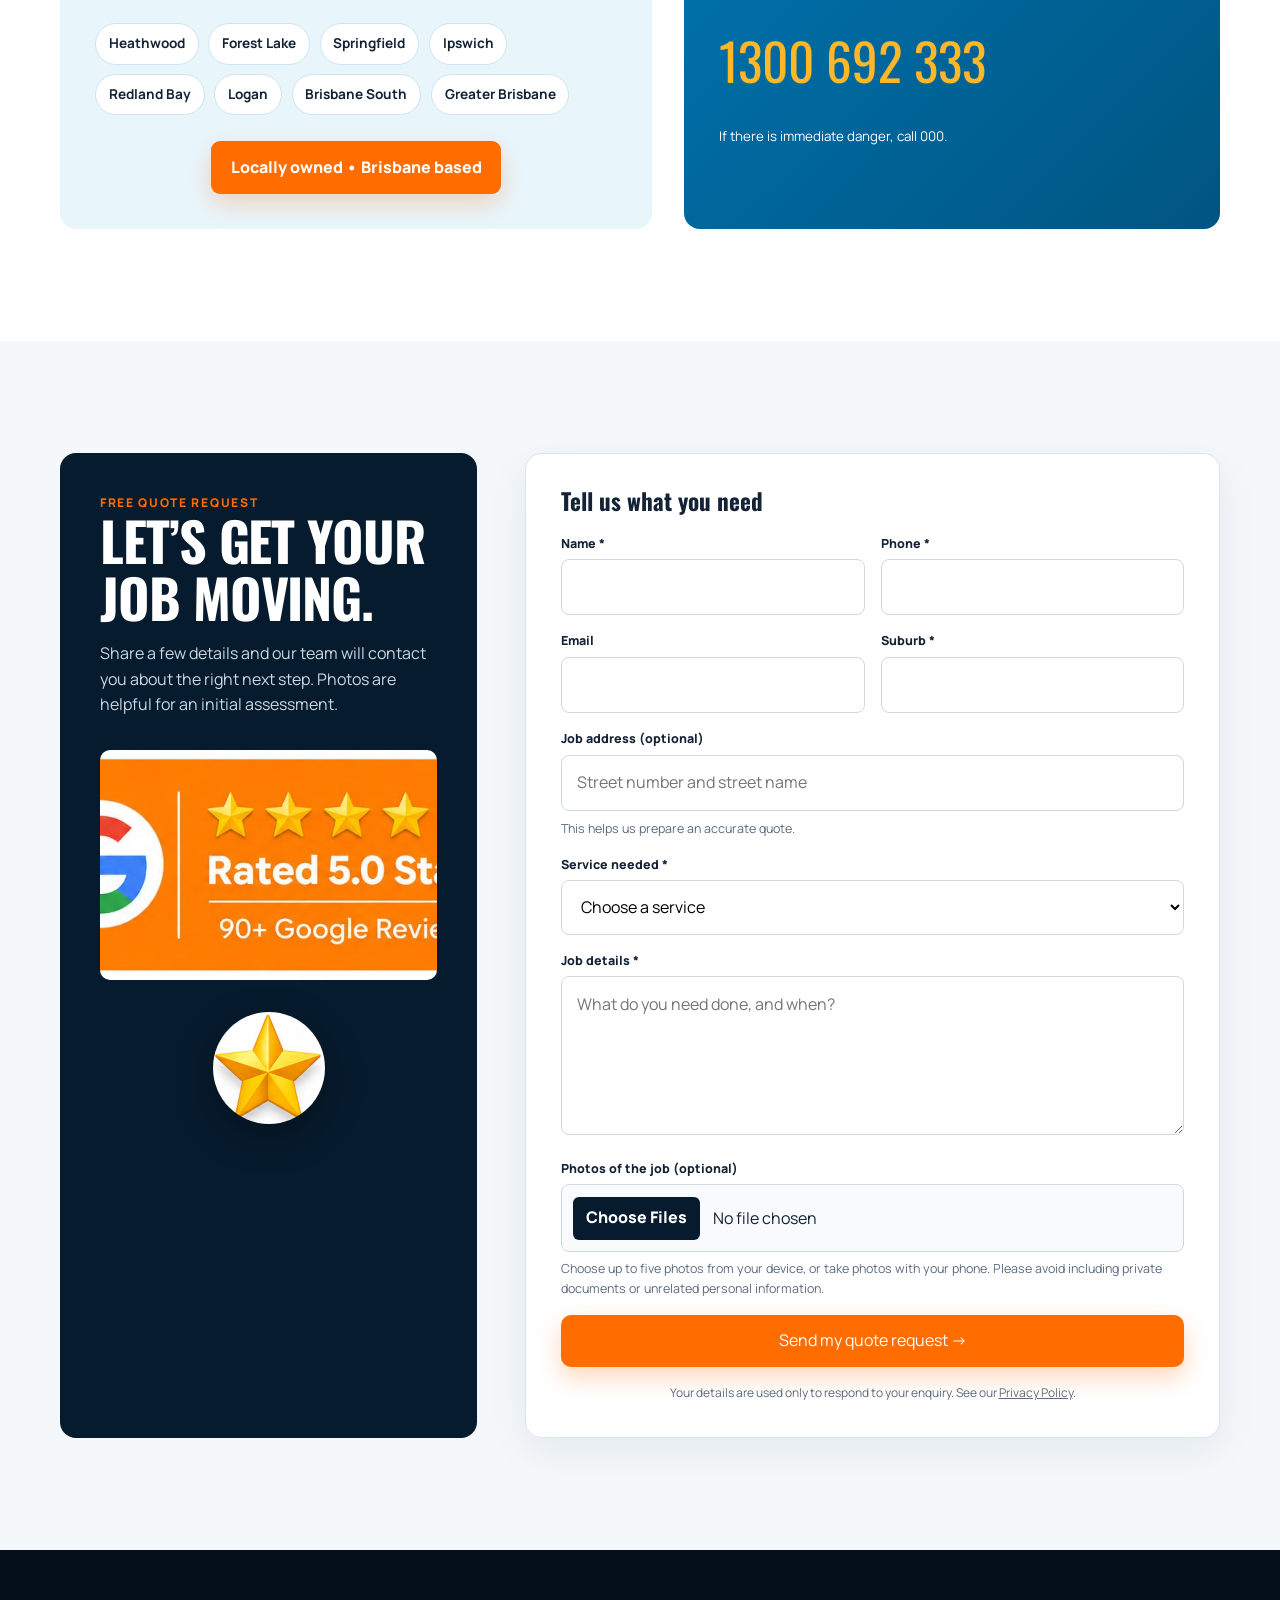
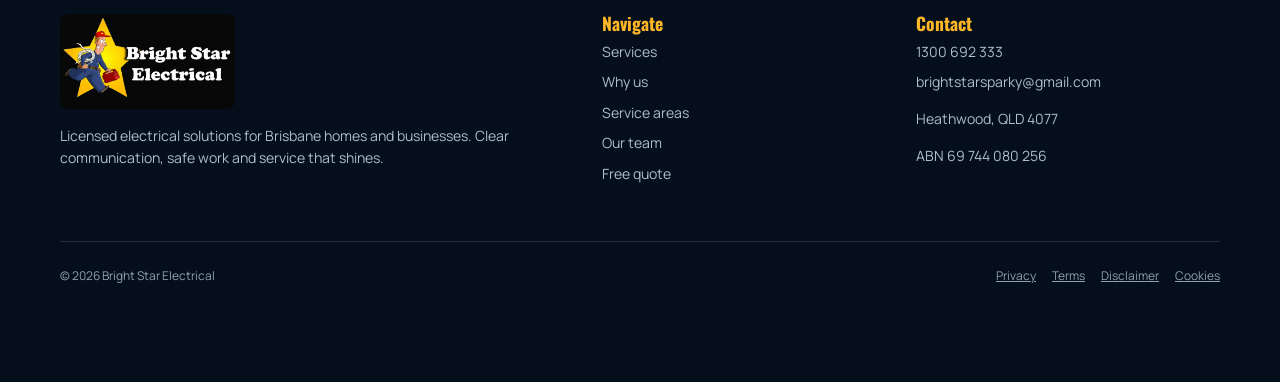
==== commit 67f532c0: "Add gold star beneath Google review badge" ====
--- a/index.html
+++ b/index.html
@@ -38,7 +38,7 @@
     .split{display:grid;grid-template-columns:1fr 1fr;gap:5rem;align-items:center}.photo{position:relative}.photo img{width:90%;height:auto;object-fit:contain;border-radius:16px;margin:auto}.ticks{list-style:none;padding:0;margin:1.8rem 0}.ticks li{padding:.65rem 0 .65rem 2rem;position:relative;border-bottom:1px solid var(--line)}.ticks li:before{content:"✓";position:absolute;left:0;color:var(--orange);font-weight:900}.text p{color:var(--muted)}
     .process{background:var(--navy);color:#fff}.process .section-head p{color:#c5d4df}.steps{display:grid;grid-template-columns:repeat(4,1fr);gap:1rem}.step{padding:1.6rem;border:1px solid rgba(255,255,255,.13);border-radius:12px;background:rgba(255,255,255,.045)}.step b{font-family:Oswald;font-size:2.2rem;color:var(--gold)}.step p{color:#c5d4df;font-size:.9rem;margin-bottom:0}
     .areas-grid{display:grid;grid-template-columns:1.05fr .95fr;gap:2rem}.area-card{background:var(--sky);padding:2.2rem;border-radius:16px}.chips{display:flex;flex-wrap:wrap;gap:.6rem;margin-top:1.5rem}.chips span{background:#fff;border:1px solid #cbe5f1;padding:.55rem .8rem;border-radius:999px;font-size:.85rem;font-weight:700}.local-badge{display:table;margin:1.6rem auto 0;padding:.85rem 1.2rem;border-radius:9px;background:var(--orange);color:#fff;font-weight:800;text-align:center;box-shadow:0 10px 24px rgba(255,108,0,.25)}.urgent{background:linear-gradient(135deg,var(--blue),#005581);color:#fff;padding:2.2rem;border-radius:16px}.urgent p{color:#d8edf7}.urgent .phone{font-family:Oswald;font-size:clamp(2.2rem,4vw,3.6rem);text-decoration:none;color:var(--gold);display:block;margin:1.3rem 0}
-    .quote{background:#f4f8fb}.quote-grid{display:grid;grid-template-columns:.75fr 1.25fr;gap:3rem}.quote-copy{background:var(--navy);color:#fff;padding:2.5rem;border-radius:16px}.quote-copy p{color:#cbd9e3}.quote-copy img{width:100%;height:230px;object-fit:cover;border-radius:10px;margin-top:2rem}.form{background:#fff;border:1px solid var(--line);border-radius:16px;padding:2.2rem;box-shadow:0 12px 40px rgba(7,27,46,.07)}.form-grid{display:grid;grid-template-columns:1fr 1fr;gap:1rem}.field label{display:block;font-size:.78rem;font-weight:800;margin-bottom:.35rem}.field input,.field select,.field textarea{width:100%;padding:.9rem;border:1px solid #cdd9e1;border-radius:8px;font:inherit;background:#fff}.field input:focus,.field select:focus,.field textarea:focus{outline:3px solid rgba(0,117,178,.13);border-color:var(--blue)}.field.full{grid-column:1/-1}.form button{width:100%;border:0;cursor:pointer;font:inherit}.file-help{display:block;margin-top:.45rem;color:var(--muted);font-size:.78rem}.field input[type=file]{padding:.7rem;background:#f8fafc}.field input[type=file]::file-selector-button{margin-right:.8rem;padding:.55rem .8rem;border:0;border-radius:6px;background:var(--navy);color:#fff;font:inherit;font-weight:800;cursor:pointer}.privacy{font-size:.75rem;color:var(--muted);text-align:center;margin:.75rem 0 0}
+    .quote{background:#f4f8fb}.quote-grid{display:grid;grid-template-columns:.75fr 1.25fr;gap:3rem}.quote-copy{background:var(--navy);color:#fff;padding:2.5rem;border-radius:16px}.quote-copy p{color:#cbd9e3}.quote-proof{width:100%;height:230px;object-fit:cover;border-radius:10px;margin-top:2rem}.quote-star{width:112px;height:112px;object-fit:cover;object-position:center;border-radius:50%;margin:2rem auto 0;filter:drop-shadow(0 12px 18px rgba(0,0,0,.35))}.form{background:#fff;border:1px solid var(--line);border-radius:16px;padding:2.2rem;box-shadow:0 12px 40px rgba(7,27,46,.07)}.form-grid{display:grid;grid-template-columns:1fr 1fr;gap:1rem}.field label{display:block;font-size:.78rem;font-weight:800;margin-bottom:.35rem}.field input,.field select,.field textarea{width:100%;padding:.9rem;border:1px solid #cdd9e1;border-radius:8px;font:inherit;background:#fff}.field input:focus,.field select:focus,.field textarea:focus{outline:3px solid rgba(0,117,178,.13);border-color:var(--blue)}.field.full{grid-column:1/-1}.form button{width:100%;border:0;cursor:pointer;font:inherit}.file-help{display:block;margin-top:.45rem;color:var(--muted);font-size:.78rem}.field input[type=file]{padding:.7rem;background:#f8fafc}.field input[type=file]::file-selector-button{margin-right:.8rem;padding:.55rem .8rem;border:0;border-radius:6px;background:var(--navy);color:#fff;font:inherit;font-weight:800;cursor:pointer}.privacy{font-size:.75rem;color:var(--muted);text-align:center;margin:.75rem 0 0}
     .reviews{background:var(--navy);color:#fff;overflow:hidden}.reviews .section-head{margin-bottom:2rem}.reviews .section-head p{color:#c5d4df}.review-summary{display:flex;align-items:center;gap:1rem;flex-wrap:wrap;margin-bottom:1.5rem}.review-summary .stars{font-size:1.35rem}.review-summary strong{font-family:Oswald;font-size:1.35rem}.review-summary a{color:var(--gold);font-weight:800}.review-shell{position:relative}.review-viewport{overflow:hidden}.review-track{display:flex;gap:1rem;transition:transform .55s ease}.review-card{flex:0 0 calc((100% - 2rem)/3);min-height:245px;padding:1.65rem;border:1px solid rgba(255,255,255,.14);border-radius:14px;background:rgba(255,255,255,.07);display:flex;flex-direction:column}.review-card .stars{margin-bottom:1rem}.review-card blockquote{margin:0;color:#eef5f9;font-size:1rem;line-height:1.65}.review-card footer{margin-top:auto;padding:1.25rem 0 0;background:none;color:#fff;font-weight:800}.review-card small{display:block;color:#aebfcb;font-weight:600}.review-controls{display:flex;justify-content:flex-end;gap:.65rem;margin-top:1.25rem}.review-controls button{width:46px;height:46px;border:1px solid rgba(255,255,255,.25);border-radius:50%;background:rgba(255,255,255,.08);color:#fff;font-size:1.3rem;cursor:pointer}.review-controls button:hover,.review-controls button:focus-visible{background:var(--orange);border-color:var(--orange);outline:none}.team-grid{display:grid;grid-template-columns:repeat(3,1fr);gap:1rem}.person{border-radius:14px;overflow:hidden;background:#f4f8fb}.person img{display:block;width:100%;height:auto;aspect-ratio:1/1;object-fit:contain}.person div{padding:1.2rem}.person p{margin:.3rem 0 0;color:var(--muted);font-size:.85rem}.reputation{margin-top:3rem;border:1px solid var(--line);border-radius:16px;padding:2rem;display:flex;align-items:center;justify-content:space-between;gap:2rem}.stars{color:#f3a700;font-size:1.2rem;letter-spacing:.08em}.reputation p{margin:.35rem 0;color:var(--muted)}
     footer{background:#050f1b;color:#fff;padding:4rem 0 6rem}.footer-grid{display:grid;grid-template-columns:1.3fr .7fr .8fr;gap:3rem}.footer-logo{width:175px;border-radius:8px;margin-bottom:1rem}.footer-grid p,.footer-grid a{color:#adbdc9;font-size:.88rem}.footer-grid a{display:block;text-decoration:none;margin:.5rem 0}.footer-grid h3{color:var(--gold);font-size:1.1rem}.legal{margin-top:3rem;padding-top:1.5rem;border-top:1px solid rgba(255,255,255,.12);display:flex;justify-content:space-between;gap:1rem;color:#8fa0ad;font-size:.75rem}.legal-links{display:flex;gap:1rem}.mobile-bar{display:none}
     @media(max-width:900px){.links{display:none}.links.open{display:flex;position:absolute;left:0;right:0;top:82px;background:#fff;padding:1rem 20px;flex-direction:column;box-shadow:var(--shadow)}.menu{display:block}.hero .wrap{grid-template-columns:1fr}.hero:before{background:linear-gradient(rgba(7,27,46,.88),rgba(7,27,46,.94)),url('images/electrician-team.jpg') center/cover}.hero h1{font-size:clamp(3.2rem,12vw,5rem)}.quick-grid,.service-grid,.steps{grid-template-columns:1fr 1fr}.section-head,.split,.areas-grid,.quote-grid,.awards-grid{grid-template-columns:1fr;gap:2rem}.award-badges{max-width:680px}.photo img{width:90%;height:auto}.review-card{flex-basis:calc((100% - 1rem)/2)}.footer-grid{grid-template-columns:1fr 1fr}.team-grid{grid-template-columns:repeat(3,1fr)}}
@@ -93,7 +93,7 @@
       <article class="review-card"><div class="stars" aria-hidden="true">★★★★★</div><blockquote>“Attention to detail is on point and very knowledgeable in all aspects of electrics.”</blockquote><footer>Charles Antiporda<small>Google review</small></footer></article>
     </div></div><div class="review-controls"><button class="review-prev" type="button" aria-label="Previous review">←</button><button class="review-next" type="button" aria-label="Next review">→</button></div></div></div></section>
     <section id="areas"><div class="wrap areas-grid"><div class="area-card"><div class="eyebrow">Service areas</div><h2>BRISBANE & BEYOND</h2><p>Based in Heathwood and servicing homes and businesses across Brisbane and surrounding growth corridors.</p><div class="chips"><span>Heathwood</span><span>Forest Lake</span><span>Springfield</span><span>Ipswich</span><span>Redland Bay</span><span>Logan</span><span>Brisbane South</span><span>Greater Brisbane</span></div><div class="local-badge">Locally owned • Brisbane based</div></div><div class="urgent"><div class="eyebrow" style="color:#ffcf70">Urgent electrical issue?</div><h2>CALL US DIRECT.</h2><p>For loss of power, burning smells, sparking or another electrical safety concern, keep clear of the hazard and call our team.</p><a class="phone" href="tel:1300692333">1300 692 333</a><small>If there is immediate danger, call 000.</small></div></div></section>
-    <section class="quote" id="quote"><div class="wrap quote-grid"><div class="quote-copy"><div class="eyebrow">Free quote request</div><h2>LET’S GET YOUR JOB MOVING.</h2><p>Share a few details and our team will contact you about the right next step. Photos are helpful for an initial assessment.</p><img src="images/electrician-team.jpg" alt="Bright Star Electrical team"></div><form class="form" id="website-quote-form" enctype="multipart/form-data"><h3 style="margin-bottom:1.25rem">Tell us what you need</h3><div class="form-grid"><div class="field"><label for="name">Name *</label><input id="name" name="name" autocomplete="name" required></div><div class="field"><label for="phone">Phone *</label><input id="phone" name="phone" type="tel" autocomplete="tel" required></div><div class="field"><label for="email">Email</label><input id="email" name="email" type="email" autocomplete="email"></div><div class="field"><label for="suburb">Suburb *</label><input id="suburb" name="suburb" autocomplete="address-level2" required></div><div class="field full"><label for="address">Job address (optional)</label><input id="address" name="address" autocomplete="street-address" placeholder="Street number and street name"><small class="file-help">This helps us prepare an accurate quote.</small></div><div class="field full"><label for="service">Service needed *</label><select id="service" name="service" required><option value="">Choose a service</option><option>Home or renovation electrical</option><option>Lighting, fans or power</option><option>Switchboard, safety or fault</option><option>Air conditioning</option><option>Data, TV, CCTV or security</option><option>EV charger or energy</option><option>Commercial electrical</option><option>Other electrical work</option></select></div><div class="field full"><label for="message">Job details *</label><textarea id="message" name="message" rows="5" placeholder="What do you need done, and when?" required></textarea></div><div class="field full"><label for="photos">Photos of the job (optional)</label><input id="photos" name="photos" type="file" accept="image/*" multiple aria-describedby="photos-help"><small class="file-help" id="photos-help">Choose up to five photos from your device, or take photos with your phone. Please avoid including private documents or unrelated personal information.</small></div><div class="field full"><button class="btn btn-primary" type="submit">Send my quote request →</button><p class="form-status" role="status" aria-live="polite"></p><p class="privacy">Your details are used only to respond to your enquiry. See our <a href="privacy.html">Privacy Policy</a>.</p></div></div></form></div></section>
+    <section class="quote" id="quote"><div class="wrap quote-grid"><div class="quote-copy"><div class="eyebrow">Free quote request</div><h2>LET’S GET YOUR JOB MOVING.</h2><p>Share a few details and our team will contact you about the right next step. Photos are helpful for an initial assessment.</p><img class="quote-proof" src="images/electrician-team.jpg" alt="Rated 5.0 stars from 90+ Google reviews"><img class="quote-star" src="images/gold-star.png" alt="Bright Star Electrical gold star"></div><form class="form" id="website-quote-form" enctype="multipart/form-data"><h3 style="margin-bottom:1.25rem">Tell us what you need</h3><div class="form-grid"><div class="field"><label for="name">Name *</label><input id="name" name="name" autocomplete="name" required></div><div class="field"><label for="phone">Phone *</label><input id="phone" name="phone" type="tel" autocomplete="tel" required></div><div class="field"><label for="email">Email</label><input id="email" name="email" type="email" autocomplete="email"></div><div class="field"><label for="suburb">Suburb *</label><input id="suburb" name="suburb" autocomplete="address-level2" required></div><div class="field full"><label for="address">Job address (optional)</label><input id="address" name="address" autocomplete="street-address" placeholder="Street number and street name"><small class="file-help">This helps us prepare an accurate quote.</small></div><div class="field full"><label for="service">Service needed *</label><select id="service" name="service" required><option value="">Choose a service</option><option>Home or renovation electrical</option><option>Lighting, fans or power</option><option>Switchboard, safety or fault</option><option>Air conditioning</option><option>Data, TV, CCTV or security</option><option>EV charger or energy</option><option>Commercial electrical</option><option>Other electrical work</option></select></div><div class="field full"><label for="message">Job details *</label><textarea id="message" name="message" rows="5" placeholder="What do you need done, and when?" required></textarea></div><div class="field full"><label for="photos">Photos of the job (optional)</label><input id="photos" name="photos" type="file" accept="image/*" multiple aria-describedby="photos-help"><small class="file-help" id="photos-help">Choose up to five photos from your device, or take photos with your phone. Please avoid including private documents or unrelated personal information.</small></div><div class="field full"><button class="btn btn-primary" type="submit">Send my quote request →</button><p class="form-status" role="status" aria-live="polite"></p><p class="privacy">Your details are used only to respond to your enquiry. See our <a href="privacy.html">Privacy Policy</a>.</p></div></div></form></div></section>
   </main>
   <footer><div class="wrap"><div class="footer-grid"><div><img class="footer-logo" src="images/footer-logo.jpg" alt="Bright Star Electrical"><p>Licensed electrical solutions for Brisbane homes and businesses. Clear communication, safe work and service that shines.</p></div><div><h3>Navigate</h3><a href="#services">Services</a><a href="#about">Why us</a><a href="#areas">Service areas</a><a href="#team">Our team</a><a href="#quote">Free quote</a></div><div><h3>Contact</h3><a href="tel:1300692333">1300 692 333</a><a href="mailto:brightstarsparky@gmail.com">brightstarsparky@gmail.com</a><p>Heathwood, QLD 4077</p><p>ABN 69 744 080 256</p></div></div><div class="legal"><span>© 2026 Bright Star Electrical</span><span class="legal-links"><a href="privacy.html">Privacy</a><a href="terms.html">Terms</a><a href="disclaimer.html">Disclaimer</a><a href="cookie-notice.html">Cookies</a></span></div></div></footer>
   <div class="mobile-bar"><a href="tel:1300692333">Call now</a><a href="#quote">Free quote</a></div>
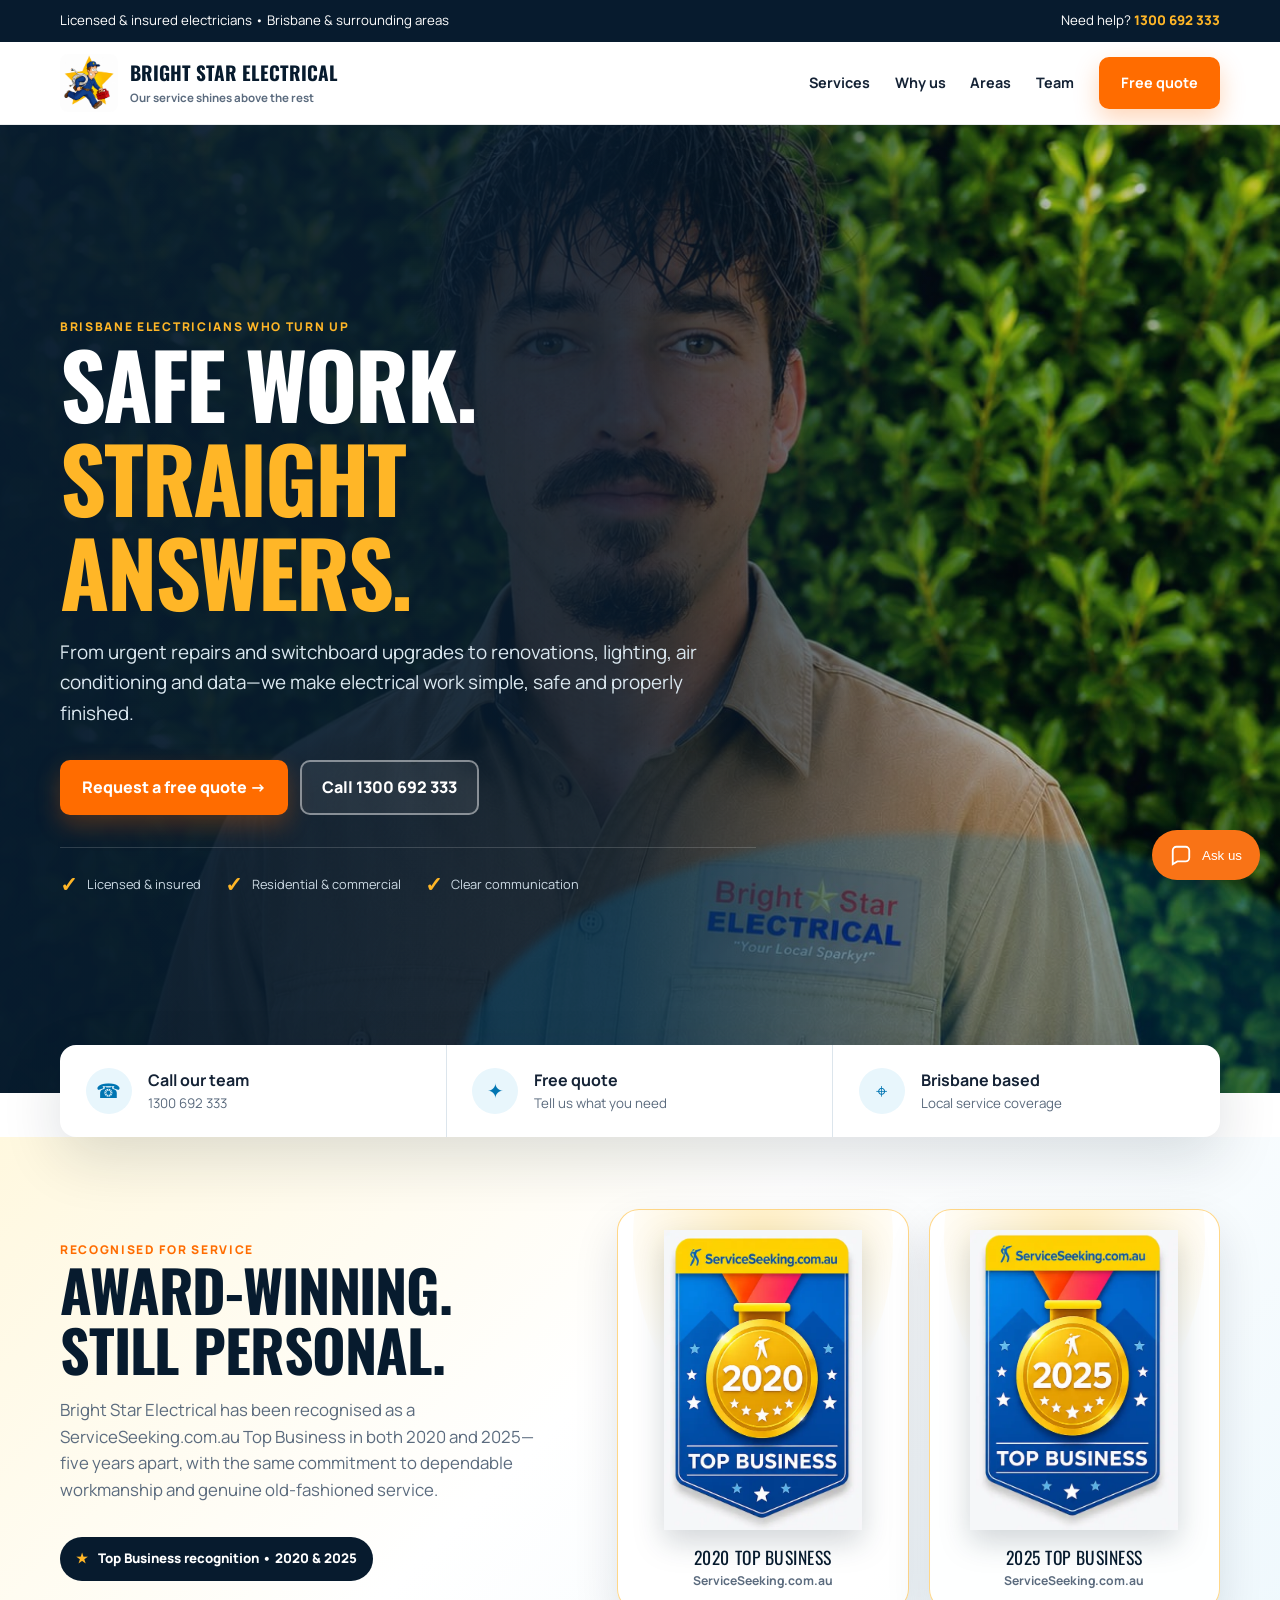
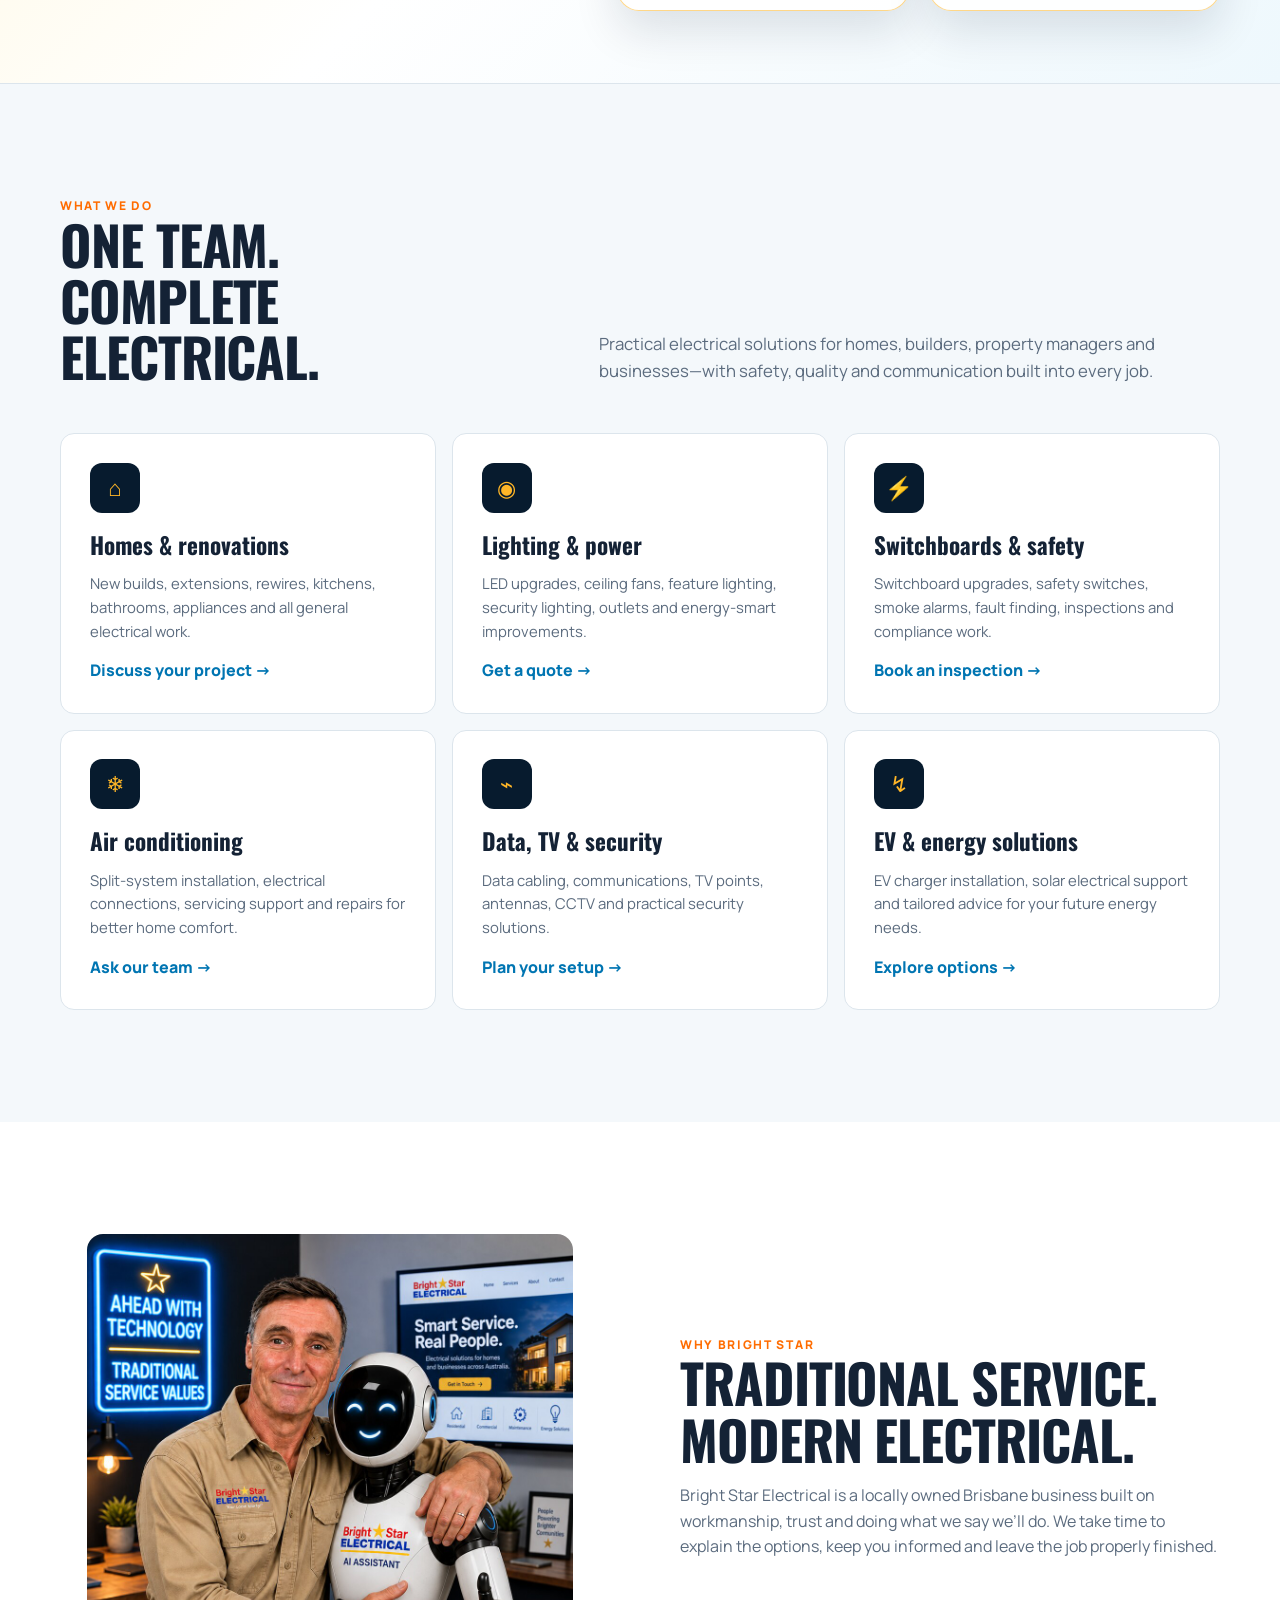
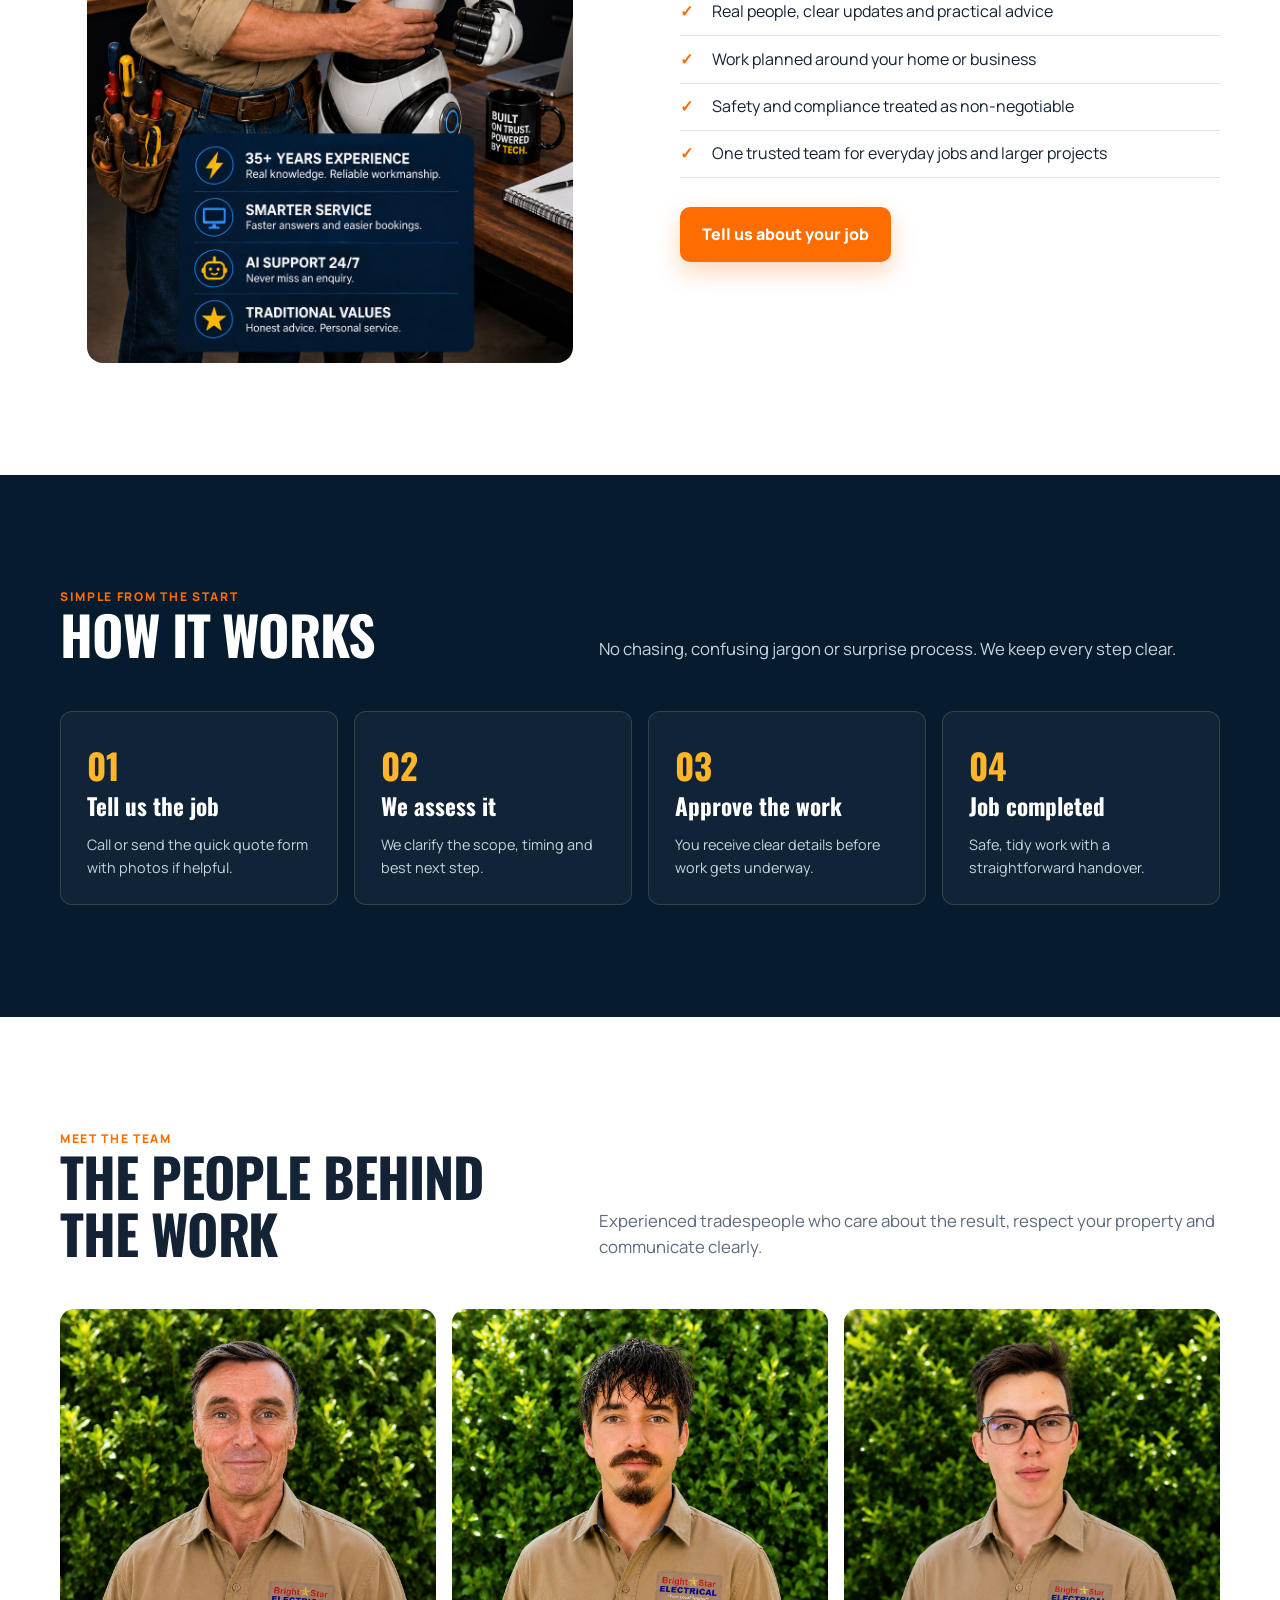
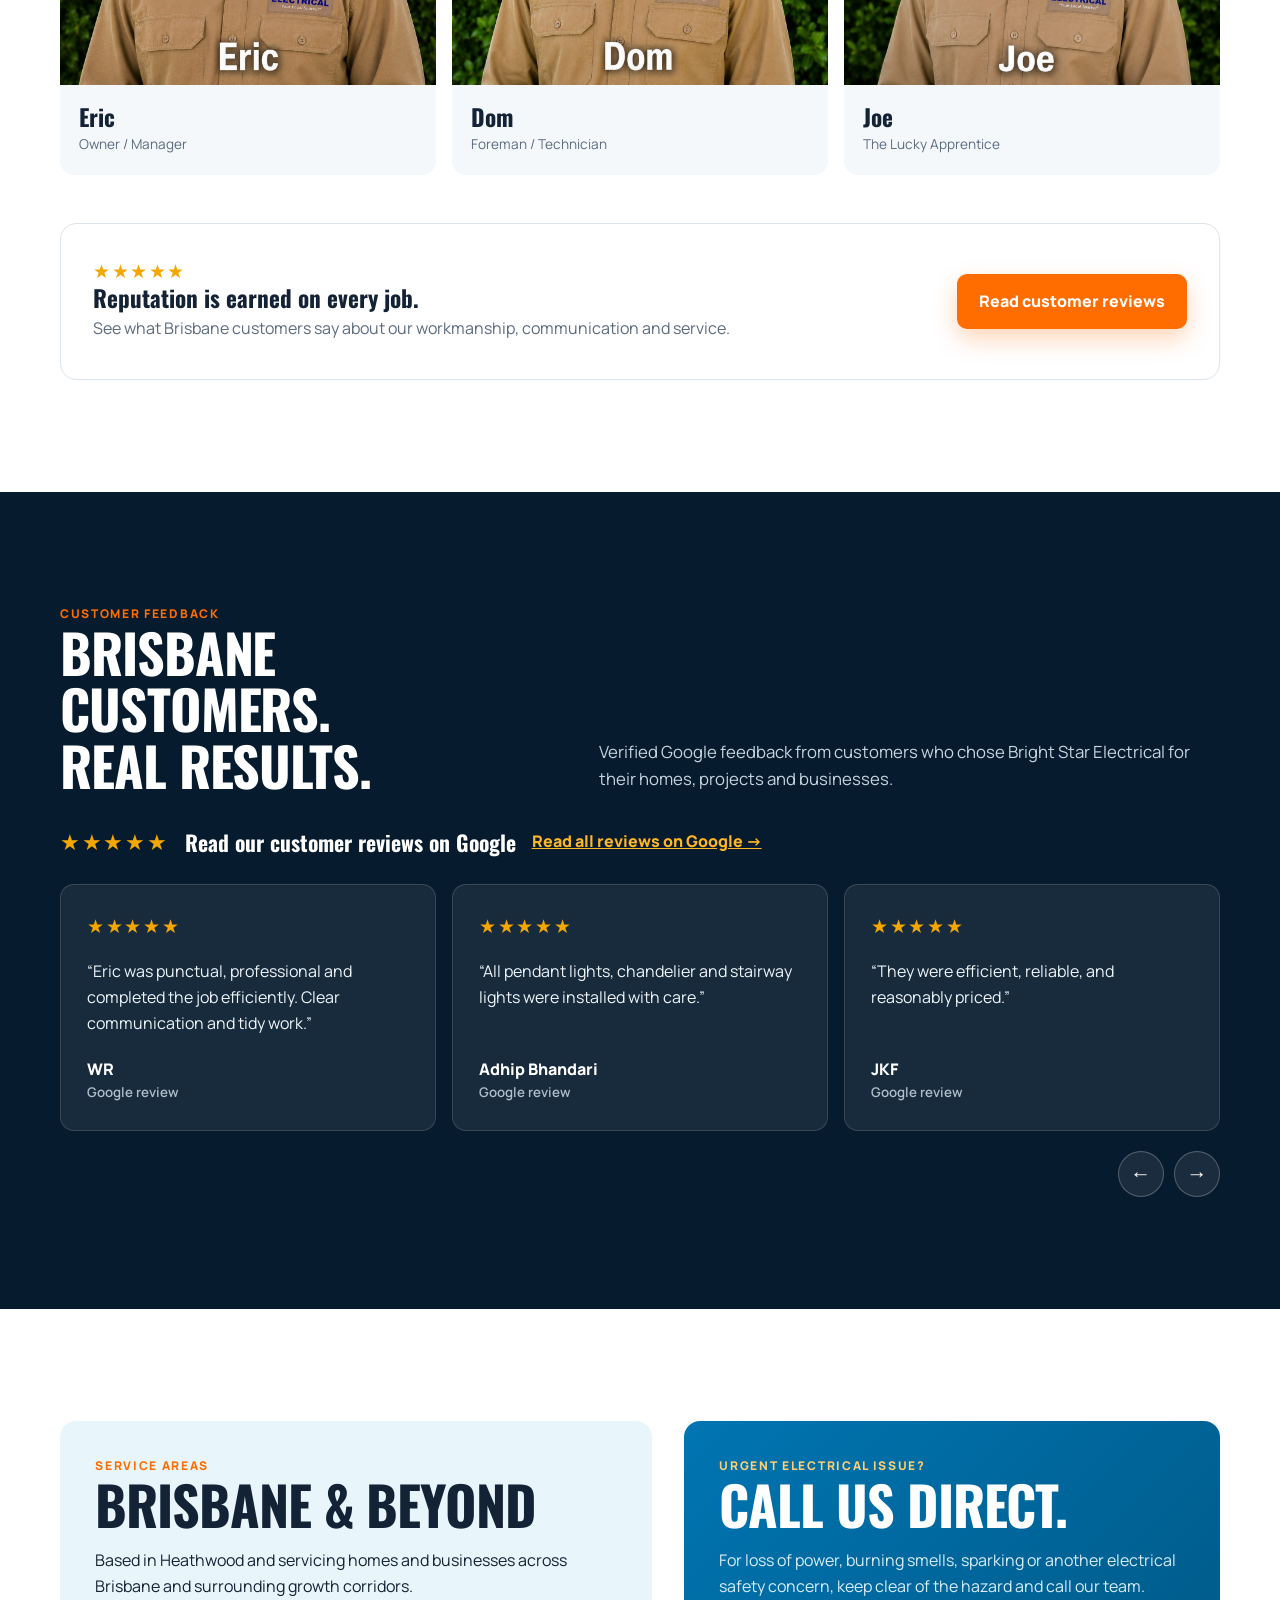
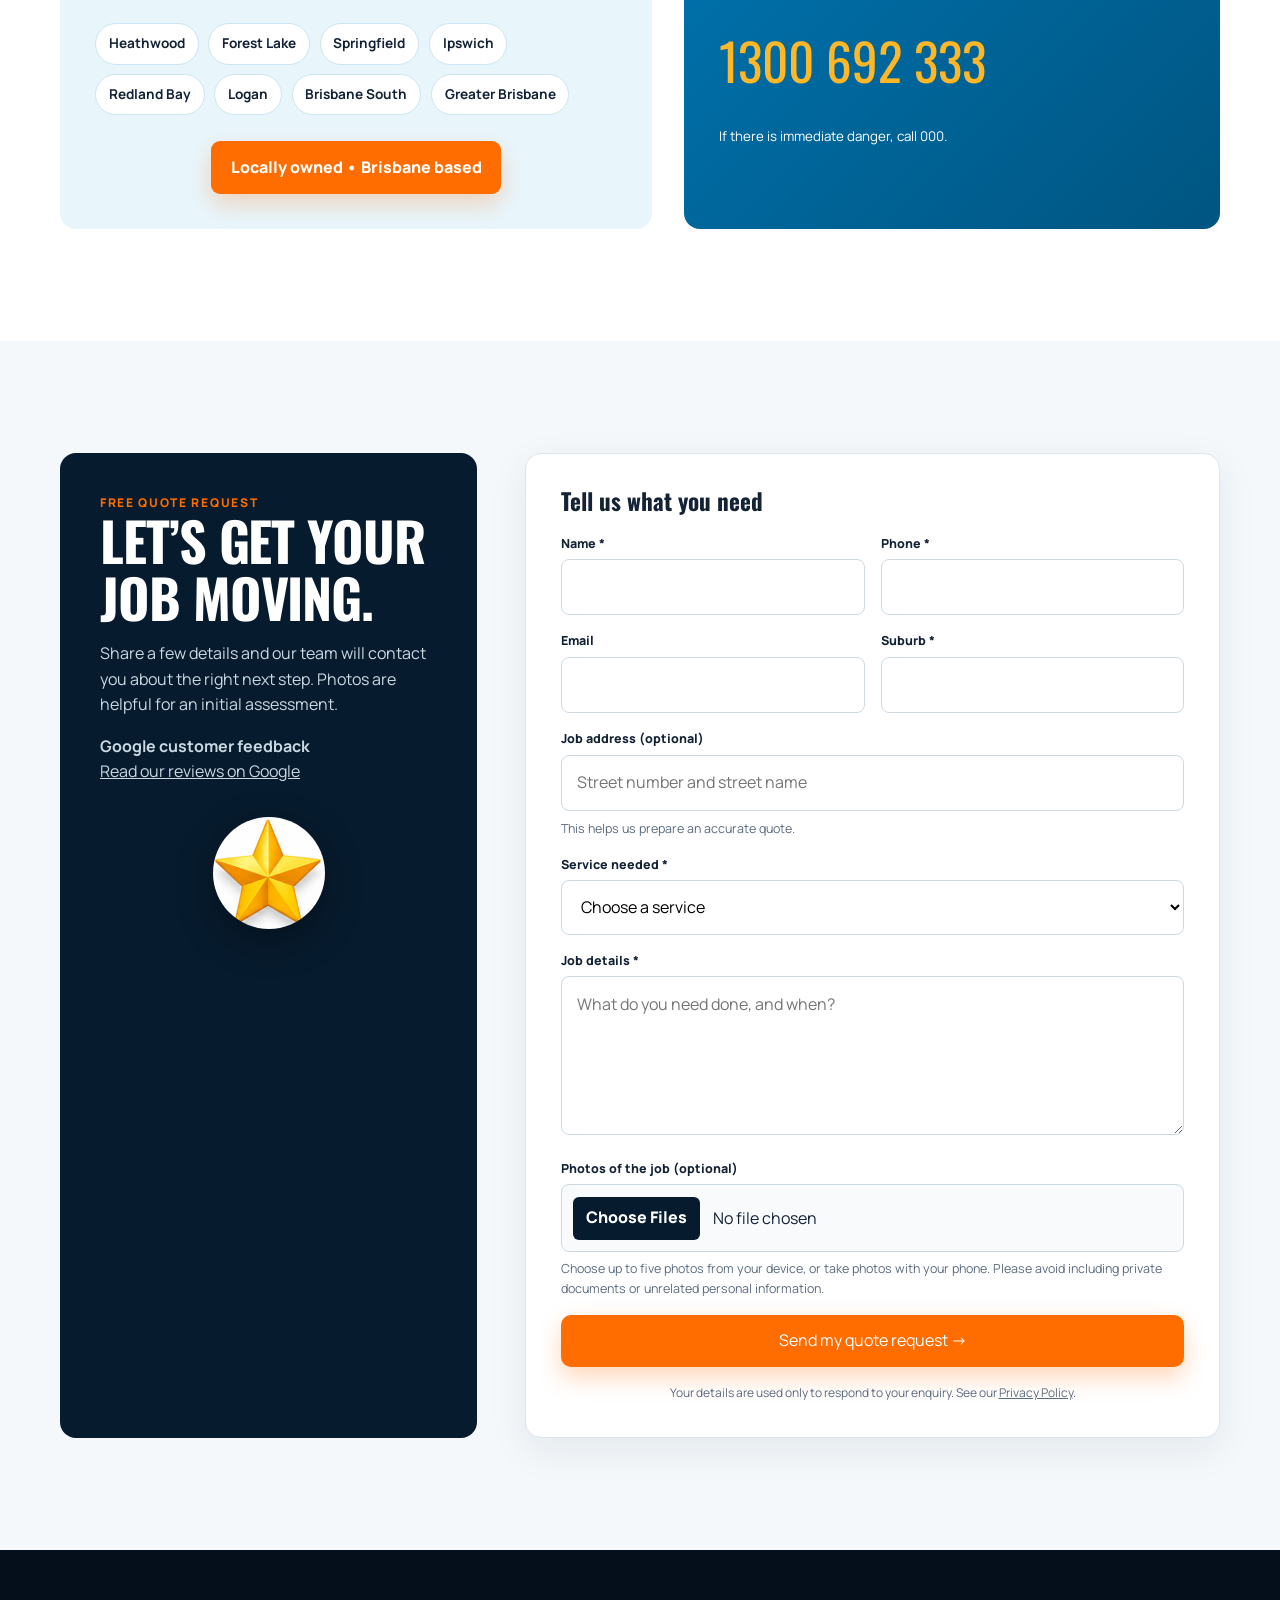
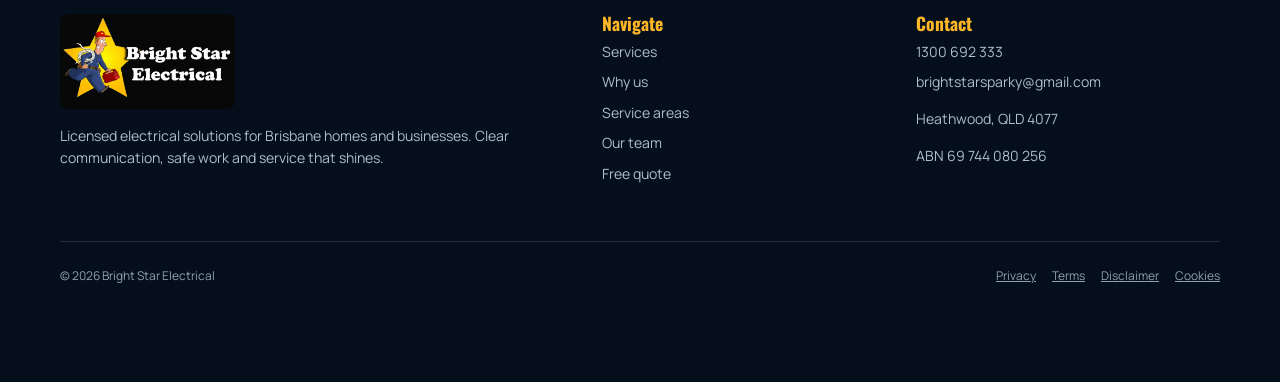
==== commit 58c9fb5f: "Add focused BSE service landing pages for paid search Reuse the confirmed-enquiry handler, add mobil" ====
--- a/index.html
+++ b/index.html
@@ -13,25 +13,25 @@
   <meta property="og:title" content="Bright Star Electrical | Brisbane Electricians">
   <meta property="og:description" content="Reliable electrical work, clear communication and practical advice across Brisbane.">
   <meta property="og:url" content="https://brightstarelectrical.com.au/">
-  <meta property="og:image" content="https://brightstarelectrical.com.au/images/electrician-team.jpg">
-  <meta property="og:image:width" content="732">
-  <meta property="og:image:height" content="542">
-  <meta property="og:image:alt" content="Bright Star Electrical team in Brisbane">
+  <meta property="og:image" content="https://brightstarelectrical.com.au/images/team-dom.jpg">
+  
+  
+  <meta property="og:image:alt" content="Dom, Bright Star Electrical technician in Brisbane">
   <meta property="og:locale" content="en_AU">
   <meta name="twitter:card" content="summary_large_image">
   <meta name="twitter:title" content="Bright Star Electrical | Brisbane Electricians">
   <meta name="twitter:description" content="Reliable electrical work, clear communication and practical advice across Brisbane.">
-  <meta name="twitter:image" content="https://brightstarelectrical.com.au/images/electrician-team.jpg">
+  <meta name="twitter:image" content="https://brightstarelectrical.com.au/images/team-dom.jpg">
   <link rel="icon" href="images/favicon.gif">
   <link rel="preconnect" href="https://fonts.googleapis.com">
   <link rel="preconnect" href="https://fonts.gstatic.com" crossorigin>
   <link href="https://fonts.googleapis.com/css2?family=Manrope:wght@400;500;600;700;800&family=Oswald:wght@500;600;700&display=swap" rel="stylesheet">
-  <script type="application/ld+json">{"@context":"https://schema.org","@type":"Electrician","name":"Bright Star Electrical","url":"https://brightstarelectrical.com.au/","telephone":"1300692333","email":"brightstarsparky@gmail.com","image":"https://brightstarelectrical.com.au/images/electrician-team.jpg","address":{"@type":"PostalAddress","addressLocality":"Heathwood","addressRegion":"QLD","postalCode":"4077","addressCountry":"AU"},"areaServed":"Brisbane, Queensland","priceRange":"$$"}</script>
+  <script type="application/ld+json">{"@context":"https://schema.org","@type":"Electrician","name":"Bright Star Electrical","url":"https://brightstarelectrical.com.au/","telephone":"1300692333","email":"brightstarsparky@gmail.com","image":"https://brightstarelectrical.com.au/images/team-dom.jpg","address":{"@type":"PostalAddress","addressLocality":"Heathwood","addressRegion":"QLD","postalCode":"4077","addressCountry":"AU"},"areaServed":"Brisbane, Queensland","priceRange":"$$"}</script>
   <style>
     :root{--navy:#071b2e;--navy2:#0d2c48;--blue:#0075b2;--sky:#e8f6fc;--orange:#ff6c00;--gold:#ffb627;--ink:#142235;--muted:#5b6b7e;--line:#dce5ec;--white:#fff;--shadow:0 20px 60px rgba(7,27,46,.14)}
     *{box-sizing:border-box}html{scroll-behavior:smooth}body{margin:0;font-family:Manrope,Arial,sans-serif;color:var(--ink);background:#fff;line-height:1.6}img{max-width:100%;display:block}a{color:inherit}.wrap{width:min(1160px,calc(100% - 40px));margin:auto}.eyebrow{font-size:.75rem;font-weight:800;letter-spacing:.14em;text-transform:uppercase;color:var(--orange)}h1,h2,h3{font-family:Oswald,Arial,sans-serif;line-height:1.05;margin:0}h1{font-size:clamp(3rem,7vw,6.8rem);letter-spacing:-.025em}h2{font-size:clamp(2.2rem,4.2vw,4.2rem);letter-spacing:-.02em}h3{font-size:1.45rem}.btn{display:inline-flex;align-items:center;justify-content:center;gap:.55rem;min-height:52px;padding:.8rem 1.25rem;border-radius:10px;text-decoration:none;font-weight:800;border:2px solid transparent;transition:.2s}.btn:hover{transform:translateY(-2px)}.btn-primary{background:var(--orange);color:#fff;box-shadow:0 10px 24px rgba(255,108,0,.28)}.btn-secondary{border-color:rgba(255,255,255,.45);color:#fff;background:rgba(255,255,255,.07)}
     .top{background:var(--navy);color:#fff;font-size:.83rem}.top .wrap{min-height:42px;display:flex;align-items:center;justify-content:space-between;gap:1rem}.top a{color:var(--gold);font-weight:800;text-decoration:none}.nav{position:sticky;top:0;z-index:30;background:rgba(255,255,255,.96);backdrop-filter:blur(14px);border-bottom:1px solid rgba(7,27,46,.08)}.nav .wrap{height:82px;display:flex;align-items:center;justify-content:space-between;gap:2rem}.brand{display:flex;align-items:center;gap:.75rem;text-decoration:none}.brand img{width:58px;height:58px;object-fit:cover;border-radius:8px}.brand strong{display:block;font-family:Oswald;font-size:1.2rem;color:var(--navy)}.brand span{display:block;color:var(--muted);font-size:.72rem;font-weight:700}.links{display:flex;gap:1.55rem;align-items:center}.links a{text-decoration:none;font-weight:700;font-size:.9rem}.menu{display:none;border:0;background:transparent;font-size:1.8rem}
-    .hero{position:relative;overflow:hidden;background:var(--navy);color:#fff;min-height:690px}.hero:before{content:"";position:absolute;inset:0;background:linear-gradient(90deg,rgba(7,27,46,.98) 0%,rgba(7,27,46,.86) 48%,rgba(7,27,46,.24) 78%),url('images/electrician-team.jpg') center right/cover no-repeat}.hero:after{content:"";position:absolute;inset:auto -10% -220px 36%;height:480px;border-radius:50%;background:rgba(0,117,178,.22);filter:blur(5px)}.hero .wrap{position:relative;z-index:2;display:grid;grid-template-columns:1.2fr .8fr;min-height:690px;align-items:center}.hero-copy{padding:5rem 0}.hero .eyebrow{color:var(--gold)}.hero h1 span{color:var(--gold)}.hero p{font-size:1.18rem;max-width:650px;color:#dbe8f0}.hero-actions{display:flex;gap:.75rem;flex-wrap:wrap;margin:2rem 0}.proof{display:flex;gap:1.5rem;flex-wrap:wrap;padding-top:1.25rem;border-top:1px solid rgba(255,255,255,.16);max-width:720px}.proof div{display:grid;grid-template-columns:auto 1fr;gap:.55rem;align-items:center}.proof b{color:var(--gold);font-size:1.3rem}.proof span{font-size:.8rem;color:#ccdae4}
+    .hero{position:relative;overflow:hidden;background:var(--navy);color:#fff;min-height:690px}.hero:before{content:"";position:absolute;inset:0;background:linear-gradient(90deg,rgba(7,27,46,.98) 0%,rgba(7,27,46,.86) 48%,rgba(7,27,46,.24) 78%),url('images/team-dom.jpg') center right/cover no-repeat}.hero:after{content:"";position:absolute;inset:auto -10% -220px 36%;height:480px;border-radius:50%;background:rgba(0,117,178,.22);filter:blur(5px)}.hero .wrap{position:relative;z-index:2;display:grid;grid-template-columns:1.2fr .8fr;min-height:690px;align-items:center}.hero-copy{padding:5rem 0}.hero .eyebrow{color:var(--gold)}.hero h1 span{color:var(--gold)}.hero p{font-size:1.18rem;max-width:650px;color:#dbe8f0}.hero-actions{display:flex;gap:.75rem;flex-wrap:wrap;margin:2rem 0}.proof{display:flex;gap:1.5rem;flex-wrap:wrap;padding-top:1.25rem;border-top:1px solid rgba(255,255,255,.16);max-width:720px}.proof div{display:grid;grid-template-columns:auto 1fr;gap:.55rem;align-items:center}.proof b{color:var(--gold);font-size:1.3rem}.proof span{font-size:.8rem;color:#ccdae4}
     .quick{position:relative;z-index:3;margin-top:-48px}.quick-grid{display:grid;grid-template-columns:repeat(3,1fr);background:#fff;border-radius:16px;box-shadow:var(--shadow);overflow:hidden}.quick a{padding:1.4rem 1.6rem;text-decoration:none;border-right:1px solid var(--line);display:flex;gap:1rem;align-items:center}.quick a:last-child{border:0}.quick i{width:46px;height:46px;border-radius:50%;background:var(--sky);color:var(--blue);display:grid;place-items:center;font-style:normal;font-size:1.25rem}.quick small{display:block;color:var(--muted)}
     .awards{padding:4.5rem 0;background:linear-gradient(135deg,#fff8df 0%,#fff 46%,#eef8fd 100%);border-bottom:1px solid var(--line)}.awards-grid{display:grid;grid-template-columns:.9fr 1.1fr;align-items:center;gap:4rem}.awards-copy h2{font-size:clamp(2.4rem,4.5vw,4.8rem);color:var(--navy)}.awards-copy p{max-width:560px;color:var(--muted);font-size:1.05rem}.award-proof{display:inline-flex;align-items:center;gap:.65rem;margin-top:1rem;padding:.7rem 1rem;border-radius:999px;background:var(--navy);color:#fff;font-weight:800;font-size:.83rem}.award-proof span{color:var(--gold)}.award-badges{display:grid;grid-template-columns:repeat(2,1fr);gap:1.25rem}.award-badge{position:relative;margin:0;padding:1.25rem;border:1px solid rgba(255,182,39,.55);border-radius:22px;background:rgba(255,255,255,.9);box-shadow:0 20px 45px rgba(7,27,46,.12);text-align:center;overflow:hidden}.award-badge:before{content:"";position:absolute;inset:-40% 5% 45%;border-radius:50%;background:radial-gradient(circle,rgba(255,205,73,.35),transparent 68%)}.award-badge img{position:relative;width:100%;height:300px;object-fit:contain;filter:drop-shadow(0 12px 15px rgba(7,27,46,.18));transition:transform .25s ease}.award-badge:hover img{transform:translateY(-5px) scale(1.02)}.award-badge figcaption{position:relative;margin-top:.8rem;font-family:Oswald;font-size:1.1rem;color:var(--navy);letter-spacing:.03em}.award-badge figcaption span{display:block;font-family:Manrope;font-size:.76rem;font-weight:700;color:var(--muted);letter-spacing:0}
     section{padding:7rem 0}.section-head{display:grid;grid-template-columns:.85fr 1.15fr;gap:5rem;align-items:end;margin-bottom:3rem}.section-head p{color:var(--muted);font-size:1.05rem;margin:0}.services{background:#f4f8fb}.service-grid{display:grid;grid-template-columns:repeat(3,1fr);gap:1rem}.card{background:#fff;border:1px solid var(--line);border-radius:14px;padding:1.8rem;transition:.25s}.card:hover{transform:translateY(-5px);box-shadow:0 18px 40px rgba(7,27,46,.09);border-color:#b8d7e7}.icon{width:50px;height:50px;border-radius:12px;background:var(--navy);color:var(--gold);display:grid;place-items:center;margin-bottom:1.25rem;font-size:1.4rem}.card p{color:var(--muted);font-size:.93rem}.card a{font-weight:800;color:var(--blue);text-decoration:none}
@@ -41,7 +41,7 @@
     .quote{background:#f4f8fb}.quote-grid{display:grid;grid-template-columns:.75fr 1.25fr;gap:3rem}.quote-copy{background:var(--navy);color:#fff;padding:2.5rem;border-radius:16px}.quote-copy p{color:#cbd9e3}.quote-proof{width:100%;height:230px;object-fit:cover;border-radius:10px;margin-top:2rem}.quote-star{width:112px;height:112px;object-fit:cover;object-position:center;border-radius:50%;margin:2rem auto 0;filter:drop-shadow(0 12px 18px rgba(0,0,0,.35))}.form{background:#fff;border:1px solid var(--line);border-radius:16px;padding:2.2rem;box-shadow:0 12px 40px rgba(7,27,46,.07)}.form-grid{display:grid;grid-template-columns:1fr 1fr;gap:1rem}.field label{display:block;font-size:.78rem;font-weight:800;margin-bottom:.35rem}.field input,.field select,.field textarea{width:100%;padding:.9rem;border:1px solid #cdd9e1;border-radius:8px;font:inherit;background:#fff}.field input:focus,.field select:focus,.field textarea:focus{outline:3px solid rgba(0,117,178,.13);border-color:var(--blue)}.field.full{grid-column:1/-1}.form button{width:100%;border:0;cursor:pointer;font:inherit}.file-help{display:block;margin-top:.45rem;color:var(--muted);font-size:.78rem}.field input[type=file]{padding:.7rem;background:#f8fafc}.field input[type=file]::file-selector-button{margin-right:.8rem;padding:.55rem .8rem;border:0;border-radius:6px;background:var(--navy);color:#fff;font:inherit;font-weight:800;cursor:pointer}.privacy{font-size:.75rem;color:var(--muted);text-align:center;margin:.75rem 0 0}
     .reviews{background:var(--navy);color:#fff;overflow:hidden}.reviews .section-head{margin-bottom:2rem}.reviews .section-head p{color:#c5d4df}.review-summary{display:flex;align-items:center;gap:1rem;flex-wrap:wrap;margin-bottom:1.5rem}.review-summary .stars{font-size:1.35rem}.review-summary strong{font-family:Oswald;font-size:1.35rem}.review-summary a{color:var(--gold);font-weight:800}.review-shell{position:relative}.review-viewport{overflow:hidden}.review-track{display:flex;gap:1rem;transition:transform .55s ease}.review-card{flex:0 0 calc((100% - 2rem)/3);min-height:245px;padding:1.65rem;border:1px solid rgba(255,255,255,.14);border-radius:14px;background:rgba(255,255,255,.07);display:flex;flex-direction:column}.review-card .stars{margin-bottom:1rem}.review-card blockquote{margin:0;color:#eef5f9;font-size:1rem;line-height:1.65}.review-card footer{margin-top:auto;padding:1.25rem 0 0;background:none;color:#fff;font-weight:800}.review-card small{display:block;color:#aebfcb;font-weight:600}.review-controls{display:flex;justify-content:flex-end;gap:.65rem;margin-top:1.25rem}.review-controls button{width:46px;height:46px;border:1px solid rgba(255,255,255,.25);border-radius:50%;background:rgba(255,255,255,.08);color:#fff;font-size:1.3rem;cursor:pointer}.review-controls button:hover,.review-controls button:focus-visible{background:var(--orange);border-color:var(--orange);outline:none}.team-grid{display:grid;grid-template-columns:repeat(3,1fr);gap:1rem}.person{border-radius:14px;overflow:hidden;background:#f4f8fb}.person img{display:block;width:100%;height:auto;aspect-ratio:1/1;object-fit:contain}.person div{padding:1.2rem}.person p{margin:.3rem 0 0;color:var(--muted);font-size:.85rem}.reputation{margin-top:3rem;border:1px solid var(--line);border-radius:16px;padding:2rem;display:flex;align-items:center;justify-content:space-between;gap:2rem}.stars{color:#f3a700;font-size:1.2rem;letter-spacing:.08em}.reputation p{margin:.35rem 0;color:var(--muted)}
     footer{background:#050f1b;color:#fff;padding:4rem 0 6rem}.footer-grid{display:grid;grid-template-columns:1.3fr .7fr .8fr;gap:3rem}.footer-logo{width:175px;border-radius:8px;margin-bottom:1rem}.footer-grid p,.footer-grid a{color:#adbdc9;font-size:.88rem}.footer-grid a{display:block;text-decoration:none;margin:.5rem 0}.footer-grid h3{color:var(--gold);font-size:1.1rem}.legal{margin-top:3rem;padding-top:1.5rem;border-top:1px solid rgba(255,255,255,.12);display:flex;justify-content:space-between;gap:1rem;color:#8fa0ad;font-size:.75rem}.legal-links{display:flex;gap:1rem}.mobile-bar{display:none}
-    @media(max-width:900px){.links{display:none}.links.open{display:flex;position:absolute;left:0;right:0;top:82px;background:#fff;padding:1rem 20px;flex-direction:column;box-shadow:var(--shadow)}.menu{display:block}.hero .wrap{grid-template-columns:1fr}.hero:before{background:linear-gradient(rgba(7,27,46,.88),rgba(7,27,46,.94)),url('images/electrician-team.jpg') center/cover}.hero h1{font-size:clamp(3.2rem,12vw,5rem)}.quick-grid,.service-grid,.steps{grid-template-columns:1fr 1fr}.section-head,.split,.areas-grid,.quote-grid,.awards-grid{grid-template-columns:1fr;gap:2rem}.award-badges{max-width:680px}.photo img{width:90%;height:auto}.review-card{flex-basis:calc((100% - 1rem)/2)}.footer-grid{grid-template-columns:1fr 1fr}.team-grid{grid-template-columns:repeat(3,1fr)}}
+    @media(max-width:900px){.links{display:none}.links.open{display:flex;position:absolute;left:0;right:0;top:82px;background:#fff;padding:1rem 20px;flex-direction:column;box-shadow:var(--shadow)}.menu{display:block}.hero .wrap{grid-template-columns:1fr}.hero:before{background:linear-gradient(rgba(7,27,46,.88),rgba(7,27,46,.94)),url('images/team-dom.jpg') center/cover}.hero h1{font-size:clamp(3.2rem,12vw,5rem)}.quick-grid,.service-grid,.steps{grid-template-columns:1fr 1fr}.section-head,.split,.areas-grid,.quote-grid,.awards-grid{grid-template-columns:1fr;gap:2rem}.award-badges{max-width:680px}.photo img{width:90%;height:auto}.review-card{flex-basis:calc((100% - 1rem)/2)}.footer-grid{grid-template-columns:1fr 1fr}.team-grid{grid-template-columns:repeat(3,1fr)}}
     @media(max-width:620px){.wrap{width:min(100% - 28px,1160px)}.top span:last-child{display:none}.nav .wrap{height:70px}.brand img{width:48px;height:48px}.brand span{display:none}.hero,.hero .wrap{min-height:640px}.hero-copy{padding:4rem 0 5rem}.hero-actions .btn{width:100%}.quick{margin-top:-28px}.quick-grid,.service-grid,.steps,.team-grid,.footer-grid{grid-template-columns:1fr}.quick a{border-right:0;border-bottom:1px solid var(--line)}section{padding:5rem 0}.section-head{margin-bottom:2rem}.awards{padding:3.75rem 0}.award-badges{gap:.7rem}.award-badge{padding:.7rem;border-radius:16px}.award-badge img{height:220px}.award-badge figcaption{font-size:.9rem}.award-badge figcaption span{font-size:.68rem}.photo{margin-bottom:2rem}.photo img{width:90%;height:auto}.review-card{flex-basis:100%;min-height:225px}.form-grid{grid-template-columns:1fr}.field.full{grid-column:auto}.quote-copy,.form{padding:1.4rem}.reputation,.legal{align-items:flex-start;flex-direction:column}.person img{height:auto}.mobile-bar{display:grid;grid-template-columns:1fr 1fr;position:fixed;bottom:0;left:0;right:0;z-index:50;box-shadow:0 -8px 30px rgba(0,0,0,.18)}.mobile-bar a{padding:.9rem;text-align:center;text-decoration:none;font-weight:900;color:#fff;background:var(--blue)}.mobile-bar a:first-child{background:var(--orange)}body{padding-bottom:55px}}
   </style>
 </head>
@@ -75,7 +75,7 @@
     <section id="about"><div class="wrap split"><div class="photo"><img src="images/bright-star-ai-values.jpg" alt="Bright Star Electrical combines experienced traditional service with modern AI technology"></div><div class="text"><div class="eyebrow">Why Bright Star</div><h2>TRADITIONAL SERVICE.<br>MODERN ELECTRICAL.</h2><p>Bright Star Electrical is a locally owned Brisbane business built on workmanship, trust and doing what we say we’ll do. We take time to explain the options, keep you informed and leave the job properly finished.</p><ul class="ticks"><li>Real people, clear updates and practical advice</li><li>Work planned around your home or business</li><li>Safety and compliance treated as non-negotiable</li><li>One trusted team for everyday jobs and larger projects</li></ul><a class="btn btn-primary" href="#quote">Tell us about your job</a></div></div></section>
     <section class="process"><div class="wrap"><div class="section-head"><div><div class="eyebrow">Simple from the start</div><h2>HOW IT WORKS</h2></div><p>No chasing, confusing jargon or surprise process. We keep every step clear.</p></div><div class="steps"><div class="step"><b>01</b><h3>Tell us the job</h3><p>Call or send the quick quote form with photos if helpful.</p></div><div class="step"><b>02</b><h3>We assess it</h3><p>We clarify the scope, timing and best next step.</p></div><div class="step"><b>03</b><h3>Approve the work</h3><p>You receive clear details before work gets underway.</p></div><div class="step"><b>04</b><h3>Job completed</h3><p>Safe, tidy work with a straightforward handover.</p></div></div></div></section>
     <section id="team"><div class="wrap"><div class="section-head"><div><div class="eyebrow">Meet the team</div><h2>THE PEOPLE BEHIND THE WORK</h2></div><p>Experienced tradespeople who care about the result, respect your property and communicate clearly.</p></div><div class="team-grid"><article class="person"><img src="images/team-joe.jpg" alt="Eric, Owner and Manager at Bright Star Electrical"><div><h3>Eric</h3><p>Owner / Manager</p></div></article><article class="person"><img src="images/team-dom.jpg" alt="Dom, Foreman and Technician at Bright Star Electrical"><div><h3>Dom</h3><p>Foreman / Technician</p></div></article><article class="person"><img src="images/team-eric.jpg" alt="Joe, the Lucky Apprentice at Bright Star Electrical"><div><h3>Joe</h3><p>The Lucky Apprentice</p></div></article></div><div class="reputation"><div><div class="stars">★★★★★</div><h3>Reputation is earned on every job.</h3><p>See what Brisbane customers say about our workmanship, communication and service.</p></div><a class="btn btn-primary" href="#reviews">Read customer reviews</a></div></div></section>
-    <section class="reviews" id="reviews"><div class="wrap"><div class="section-head"><div><div class="eyebrow">Customer feedback</div><h2>BRISBANE CUSTOMERS.<br>REAL RESULTS.</h2></div><p>Verified Google feedback from customers who chose Bright Star Electrical for their homes, projects and businesses.</p></div><div class="review-summary"><div class="stars" aria-label="4.8 out of 5 stars">★★★★★</div><strong>4.8 from 97 Google reviews</strong><a href="https://www.google.com/maps/place/Bright+Star+Electrical/@-27.5869252,152.9959677,13z/data=!4m8!3m7!1s0x6b9149dbbbc18e19:0xa3fe6ffea53fcfa1!8m2!3d-27.6314186!4d152.9908983!9m1!1b1!16s%2Fg%2F11h1mg3xy0?entry=ttu&amp;g_ep=EgoyMDI2MDkxNS4wIKXMDSoASAFQAw%3D%3D" target="_blank" rel="noopener">Read all reviews on Google →</a></div><div class="review-shell"><div class="review-viewport" aria-label="Customer reviews carousel"><div class="review-track">
+    <section class="reviews" id="reviews"><div class="wrap"><div class="section-head"><div><div class="eyebrow">Customer feedback</div><h2>BRISBANE CUSTOMERS.<br>REAL RESULTS.</h2></div><p>Verified Google feedback from customers who chose Bright Star Electrical for their homes, projects and businesses.</p></div><div class="review-summary"><div class="stars" aria-label="Google customer reviews">★★★★★</div><strong>Read our customer reviews on Google</strong><a href="https://www.google.com/maps/place/Bright+Star+Electrical/@-27.5869252,152.9959677,13z/data=!4m8!3m7!1s0x6b9149dbbbc18e19:0xa3fe6ffea53fcfa1!8m2!3d-27.6314186!4d152.9908983!9m1!1b1!16s%2Fg%2F11h1mg3xy0?entry=ttu&amp;g_ep=EgoyMDI2MDkxNS4wIKXMDSoASAFQAw%3D%3D" target="_blank" rel="noopener">Read all reviews on Google →</a></div><div class="review-shell"><div class="review-viewport" aria-label="Customer reviews carousel"><div class="review-track">
       <article class="review-card"><div class="stars" aria-hidden="true">★★★★★</div><blockquote>“Eric was punctual, professional and completed the job efficiently. Clear communication and tidy work.”</blockquote><footer>WR<small>Google review</small></footer></article>
       <article class="review-card"><div class="stars" aria-hidden="true">★★★★★</div><blockquote>“All pendant lights, chandelier and stairway lights were installed with care.”</blockquote><footer>Adhip Bhandari<small>Google review</small></footer></article>
       <article class="review-card"><div class="stars" aria-hidden="true">★★★★★</div><blockquote>“They were efficient, reliable, and reasonably priced.”</blockquote><footer>JKF<small>Google review</small></footer></article>
@@ -93,11 +93,11 @@
       <article class="review-card"><div class="stars" aria-hidden="true">★★★★★</div><blockquote>“Attention to detail is on point and very knowledgeable in all aspects of electrics.”</blockquote><footer>Charles Antiporda<small>Google review</small></footer></article>
     </div></div><div class="review-controls"><button class="review-prev" type="button" aria-label="Previous review">←</button><button class="review-next" type="button" aria-label="Next review">→</button></div></div></div></section>
     <section id="areas"><div class="wrap areas-grid"><div class="area-card"><div class="eyebrow">Service areas</div><h2>BRISBANE & BEYOND</h2><p>Based in Heathwood and servicing homes and businesses across Brisbane and surrounding growth corridors.</p><div class="chips"><span>Heathwood</span><span>Forest Lake</span><span>Springfield</span><span>Ipswich</span><span>Redland Bay</span><span>Logan</span><span>Brisbane South</span><span>Greater Brisbane</span></div><div class="local-badge">Locally owned • Brisbane based</div></div><div class="urgent"><div class="eyebrow" style="color:#ffcf70">Urgent electrical issue?</div><h2>CALL US DIRECT.</h2><p>For loss of power, burning smells, sparking or another electrical safety concern, keep clear of the hazard and call our team.</p><a class="phone" href="tel:1300692333">1300 692 333</a><small>If there is immediate danger, call 000.</small></div></div></section>
-    <section class="quote" id="quote"><div class="wrap quote-grid"><div class="quote-copy"><div class="eyebrow">Free quote request</div><h2>LET’S GET YOUR JOB MOVING.</h2><p>Share a few details and our team will contact you about the right next step. Photos are helpful for an initial assessment.</p><img class="quote-proof" src="images/electrician-team.jpg" alt="Rated 5.0 stars from 90+ Google reviews"><img class="quote-star" src="images/gold-star.png" alt="Bright Star Electrical gold star"></div><form class="form" id="website-quote-form" enctype="multipart/form-data"><h3 style="margin-bottom:1.25rem">Tell us what you need</h3><div class="form-grid"><div class="field"><label for="name">Name *</label><input id="name" name="name" autocomplete="name" required></div><div class="field"><label for="phone">Phone *</label><input id="phone" name="phone" type="tel" autocomplete="tel" required></div><div class="field"><label for="email">Email</label><input id="email" name="email" type="email" autocomplete="email"></div><div class="field"><label for="suburb">Suburb *</label><input id="suburb" name="suburb" autocomplete="address-level2" required></div><div class="field full"><label for="address">Job address (optional)</label><input id="address" name="address" autocomplete="street-address" placeholder="Street number and street name"><small class="file-help">This helps us prepare an accurate quote.</small></div><div class="field full"><label for="service">Service needed *</label><select id="service" name="service" required><option value="">Choose a service</option><option>Home or renovation electrical</option><option>Lighting, fans or power</option><option>Switchboard, safety or fault</option><option>Air conditioning</option><option>Data, TV, CCTV or security</option><option>EV charger or energy</option><option>Commercial electrical</option><option>Other electrical work</option></select></div><div class="field full"><label for="message">Job details *</label><textarea id="message" name="message" rows="5" placeholder="What do you need done, and when?" required></textarea></div><div class="field full"><label for="photos">Photos of the job (optional)</label><input id="photos" name="photos" type="file" accept="image/*" multiple aria-describedby="photos-help"><small class="file-help" id="photos-help">Choose up to five photos from your device, or take photos with your phone. Please avoid including private documents or unrelated personal information.</small></div><div class="field full"><button class="btn btn-primary" type="submit">Send my quote request →</button><p class="form-status" role="status" aria-live="polite"></p><p class="privacy">Your details are used only to respond to your enquiry. See our <a href="privacy.html">Privacy Policy</a>.</p></div></div></form></div></section>
+    <section class="quote" id="quote"><div class="wrap quote-grid"><div class="quote-copy"><div class="eyebrow">Free quote request</div><h2>LET’S GET YOUR JOB MOVING.</h2><p>Share a few details and our team will contact you about the right next step. Photos are helpful for an initial assessment.</p><p class="quote-review-proof"><strong>Google customer feedback</strong><br><a href="https://www.google.com/maps/place/Bright+Star+Electrical/@-27.5869252,152.9959677,13z/data=!4m8!3m7!1s0x6b9149dbbbc18e19:0xa3fe6ffea53fcfa1!8m2!3d-27.6314186!4d152.9908983!9m1!1b1!16s%2Fg%2F11h1mg3xy0?entry=ttu&amp;g_ep=EgoyMDI2MDkxNS4wIKXMDSoASAFQAw%3D%3D" target="_blank" rel="noopener">Read our reviews on Google</a></p><img class="quote-star" src="images/gold-star.png" alt="Bright Star Electrical gold star"></div><form class="form" id="website-quote-form" enctype="multipart/form-data"><h3 style="margin-bottom:1.25rem">Tell us what you need</h3><div class="form-grid"><div class="field"><label for="name">Name *</label><input id="name" name="name" autocomplete="name" required></div><div class="field"><label for="phone">Phone *</label><input id="phone" name="phone" type="tel" autocomplete="tel" required></div><div class="field"><label for="email">Email</label><input id="email" name="email" type="email" autocomplete="email"></div><div class="field"><label for="suburb">Suburb *</label><input id="suburb" name="suburb" autocomplete="address-level2" required></div><div class="field full"><label for="address">Job address (optional)</label><input id="address" name="address" autocomplete="street-address" placeholder="Street number and street name"><small class="file-help">This helps us prepare an accurate quote.</small></div><div class="field full"><label for="service">Service needed *</label><select id="service" name="service" required><option value="">Choose a service</option><option>Home or renovation electrical</option><option>Lighting, fans or power</option><option>Switchboard, safety or fault</option><option>Air conditioning</option><option>Data, TV, CCTV or security</option><option>EV charger or energy</option><option>Commercial electrical</option><option>Other electrical work</option></select></div><div class="field full"><label for="message">Job details *</label><textarea id="message" name="message" rows="5" placeholder="What do you need done, and when?" required></textarea></div><div class="field full"><label for="photos">Photos of the job (optional)</label><input id="photos" name="photos" type="file" accept="image/*" multiple aria-describedby="photos-help"><small class="file-help" id="photos-help">Choose up to five photos from your device, or take photos with your phone. Please avoid including private documents or unrelated personal information.</small></div><div class="field full"><button class="btn btn-primary" type="submit">Send my quote request →</button><p class="form-status" role="status" aria-live="polite"></p><p class="privacy">Your details are used only to respond to your enquiry. See our <a href="privacy.html">Privacy Policy</a>.</p></div></div></form></div></section>
   </main>
   <footer><div class="wrap"><div class="footer-grid"><div><img class="footer-logo" src="images/footer-logo.jpg" alt="Bright Star Electrical"><p>Licensed electrical solutions for Brisbane homes and businesses. Clear communication, safe work and service that shines.</p></div><div><h3>Navigate</h3><a href="#services">Services</a><a href="#about">Why us</a><a href="#areas">Service areas</a><a href="#team">Our team</a><a href="#quote">Free quote</a></div><div><h3>Contact</h3><a href="tel:1300692333">1300 692 333</a><a href="mailto:brightstarsparky@gmail.com">brightstarsparky@gmail.com</a><p>Heathwood, QLD 4077</p><p>ABN 69 744 080 256</p></div></div><div class="legal"><span>© 2026 Bright Star Electrical</span><span class="legal-links"><a href="privacy.html">Privacy</a><a href="terms.html">Terms</a><a href="disclaimer.html">Disclaimer</a><a href="cookie-notice.html">Cookies</a></span></div></div></footer>
   <div class="mobile-bar"><a href="tel:1300692333">Call now</a><a href="#quote">Free quote</a></div>
   <script src="site.js" defer></script>
-  <script src="website-agent.js" data-site-key="wa_418f0e6d7ac042b6b355558959a65d13" data-api-base="https://veracious-cat-969.convex.site" defer></script>
+  <script src="website-agent.js" data-site-key="wa_dc90a29717bf4ce6a7b6518ac63bd0d0" data-api-base="https://exciting-egret-676.convex.site" defer></script>
 </body>
 </html>
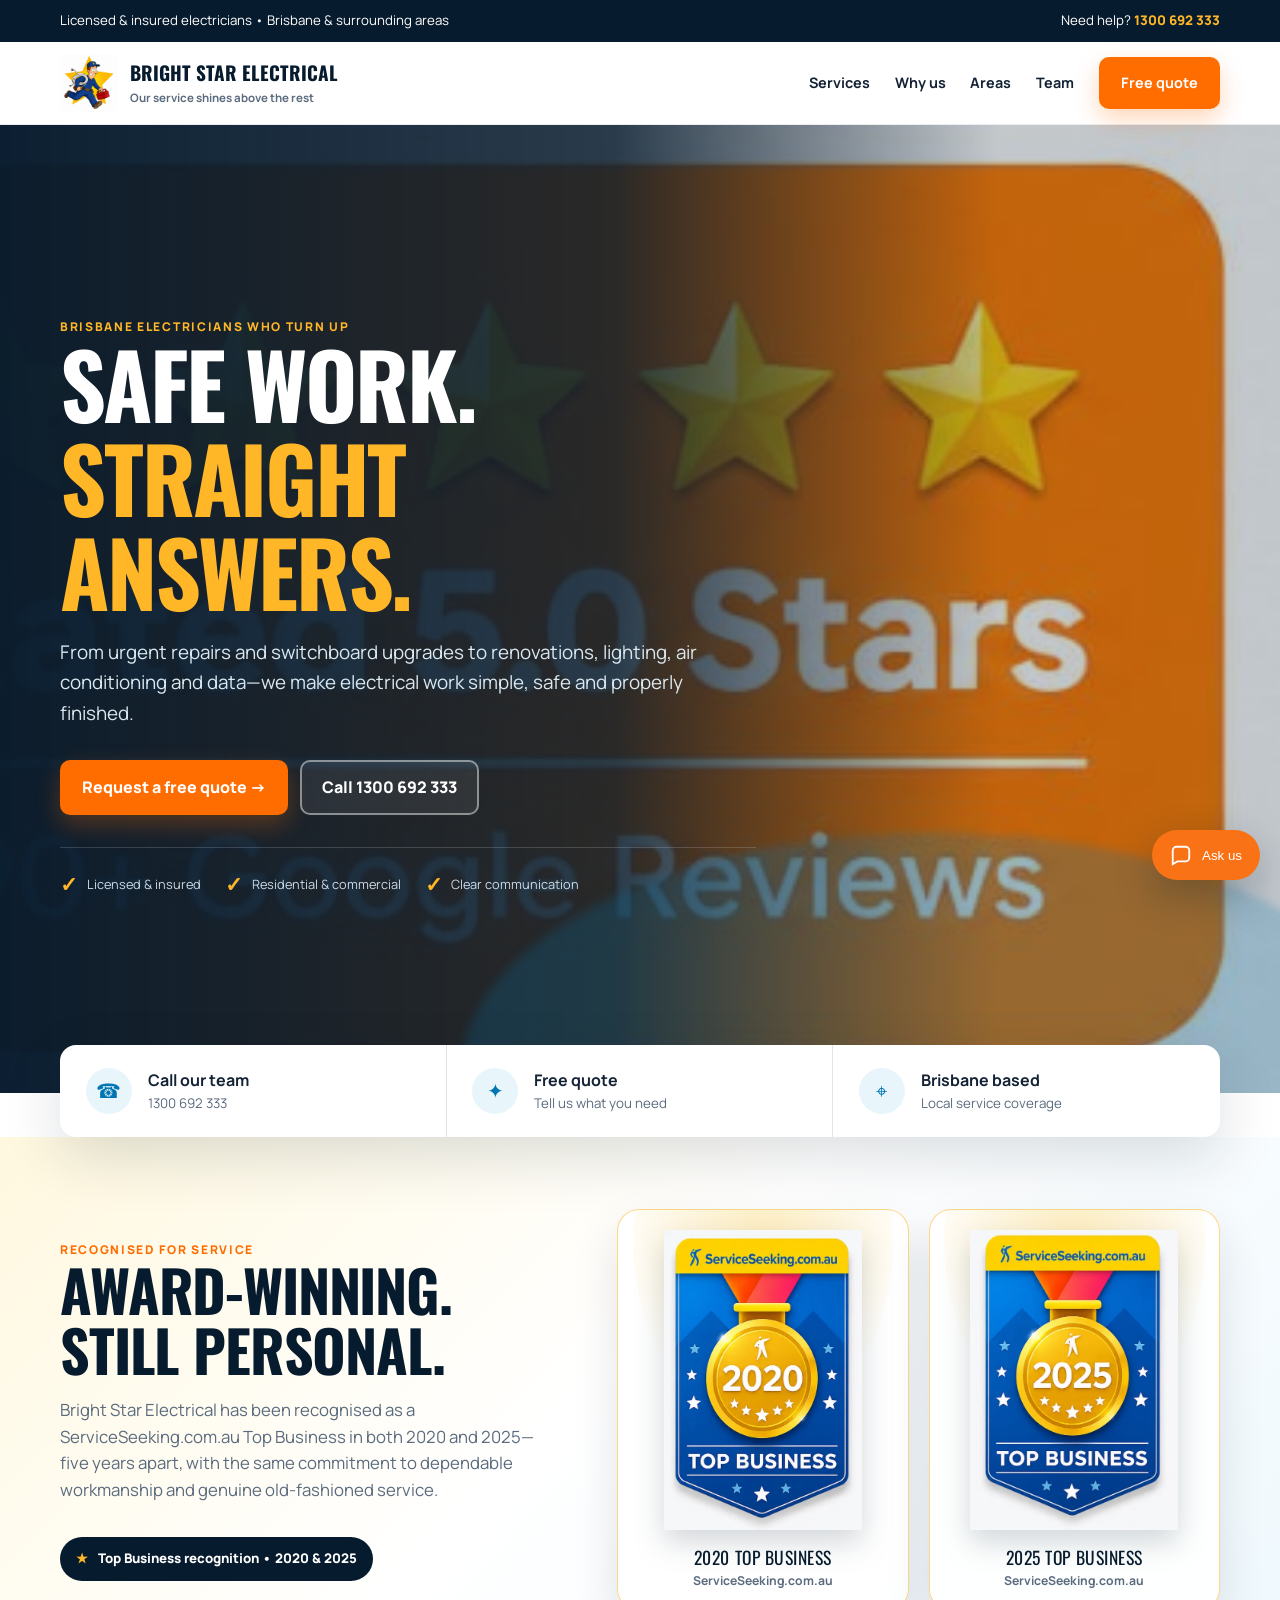
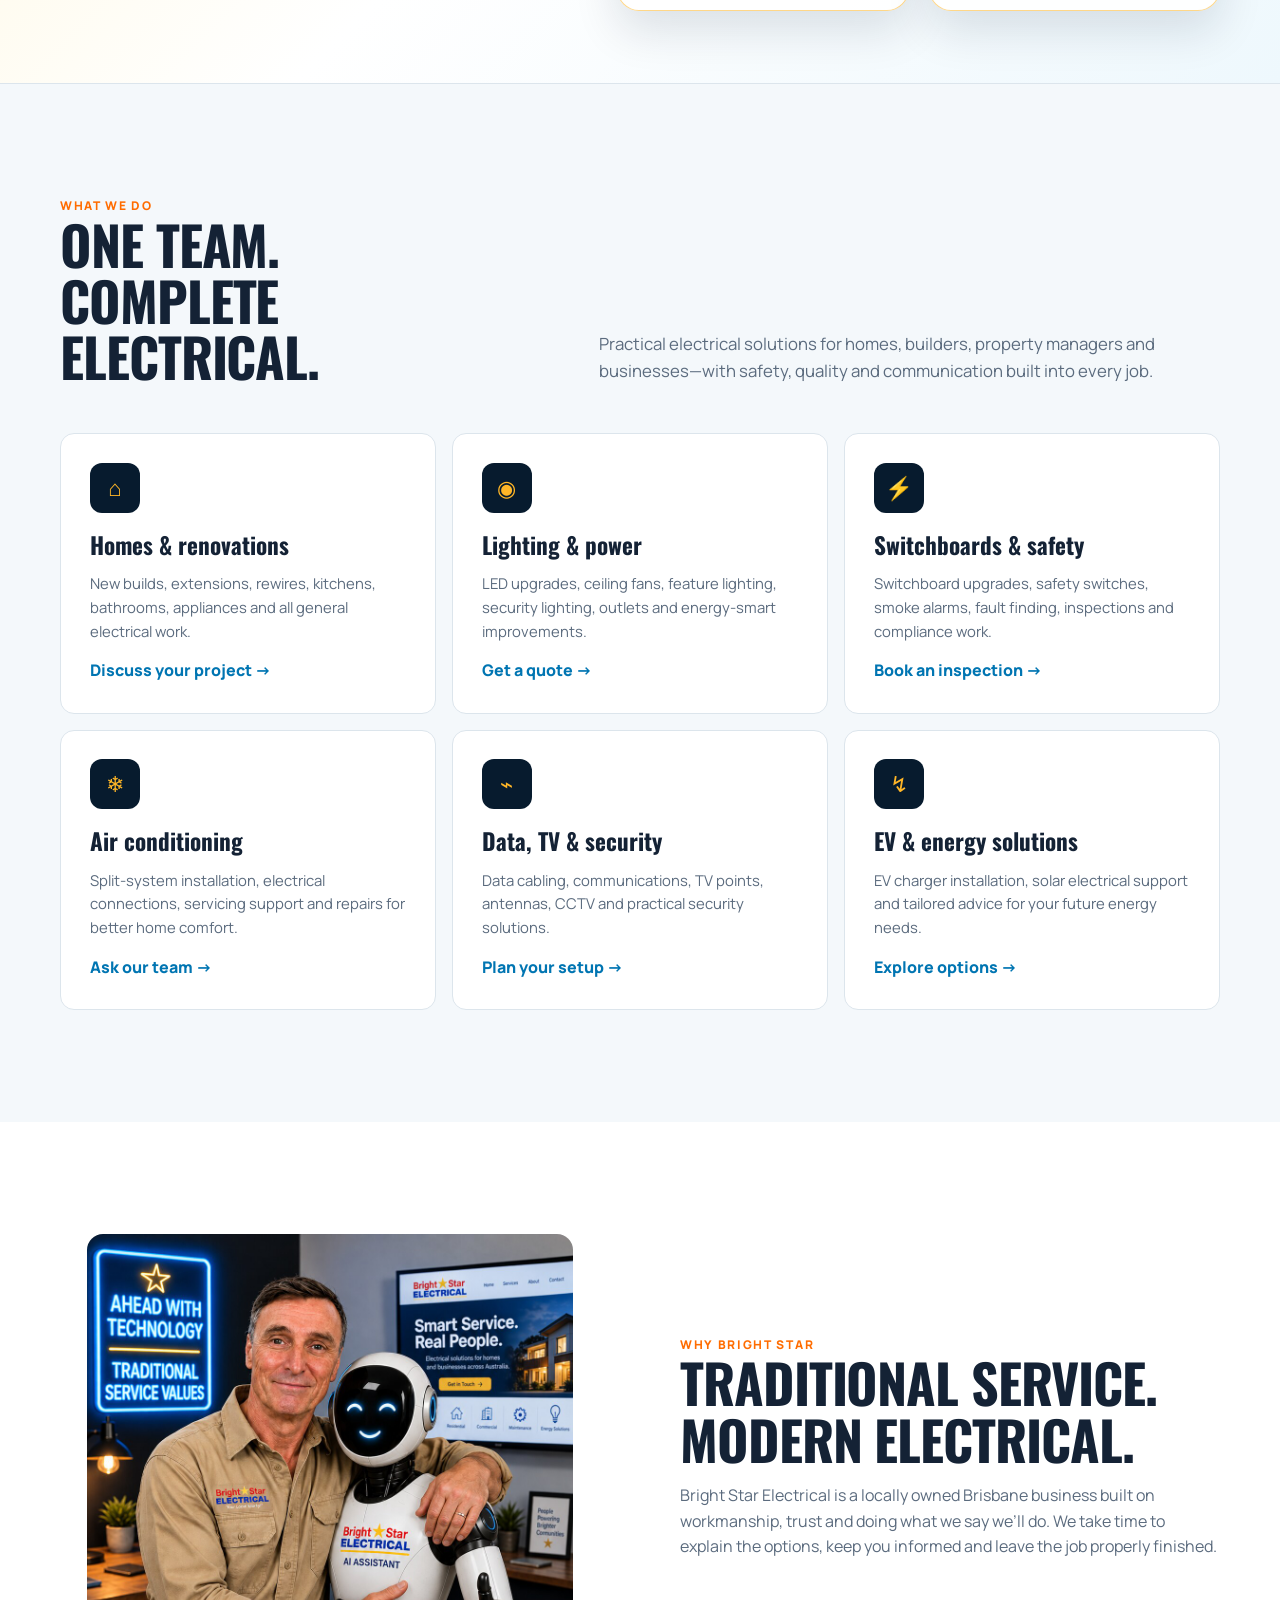
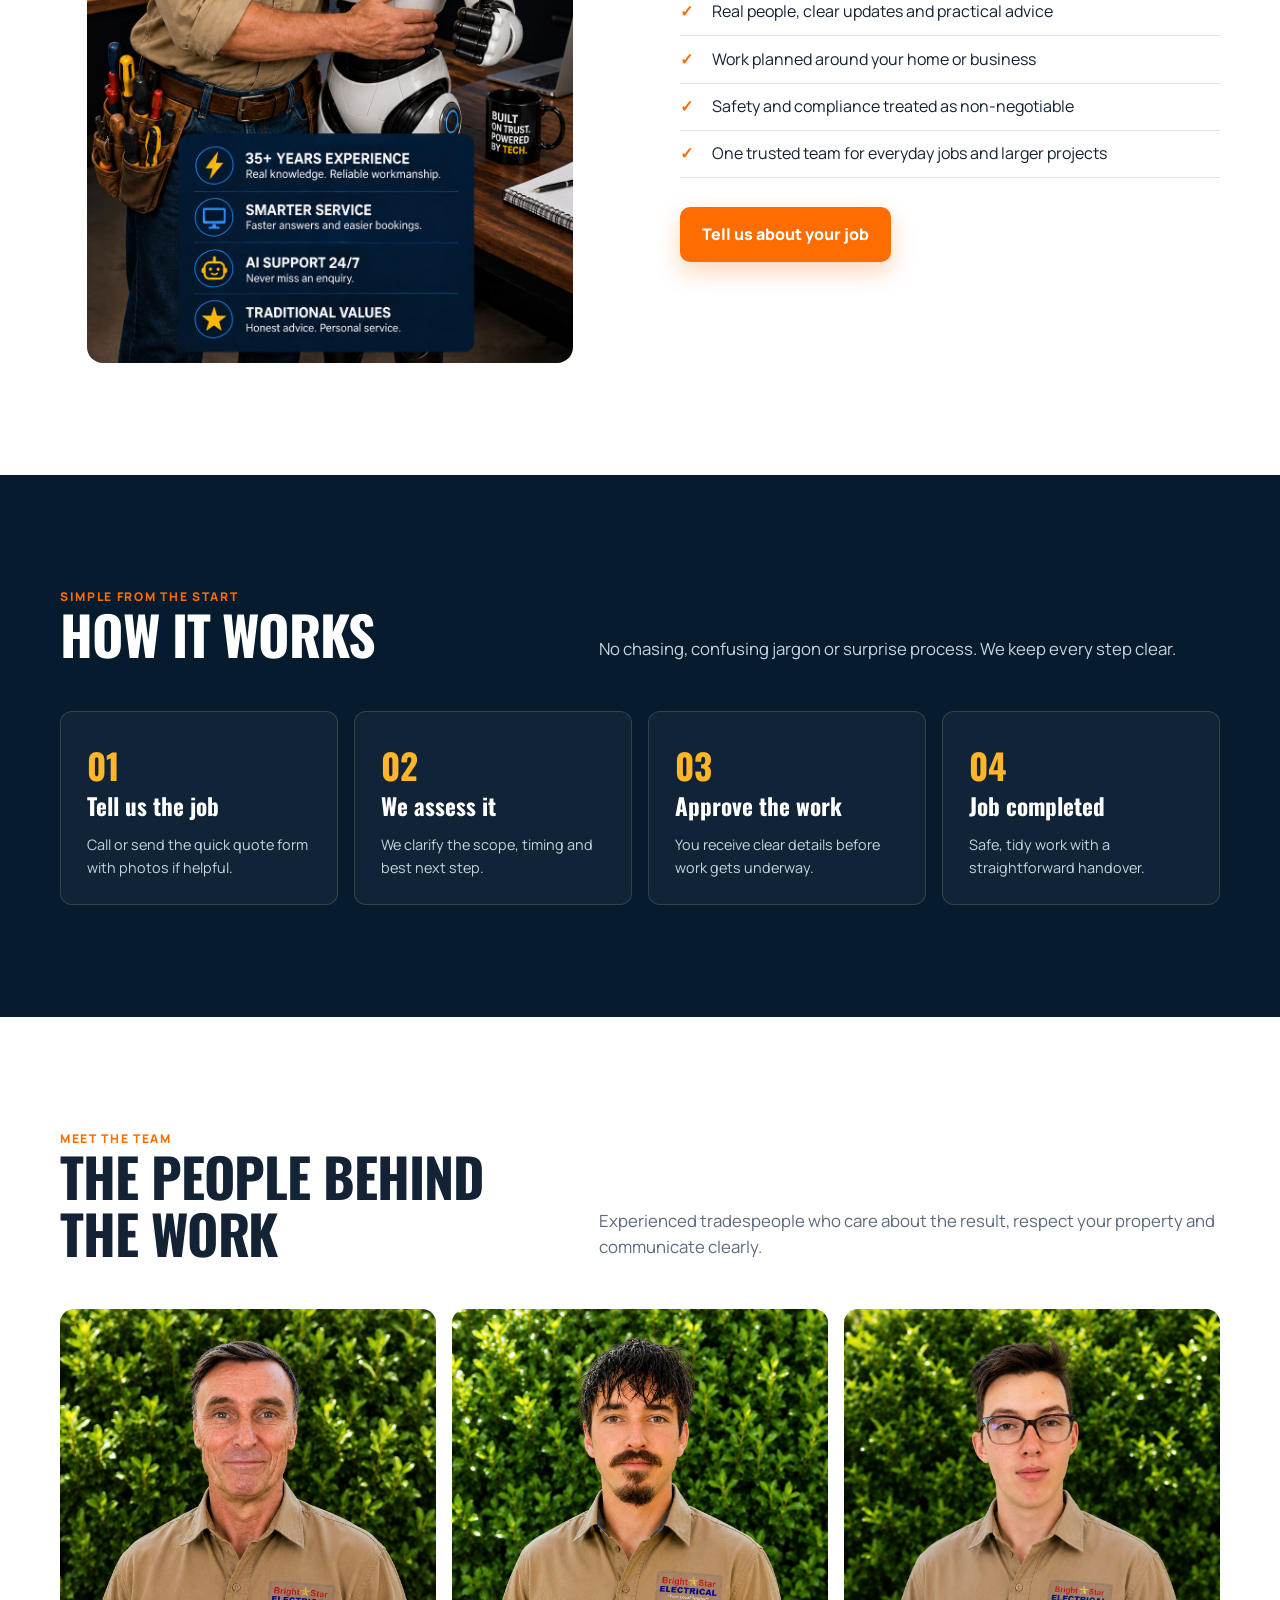
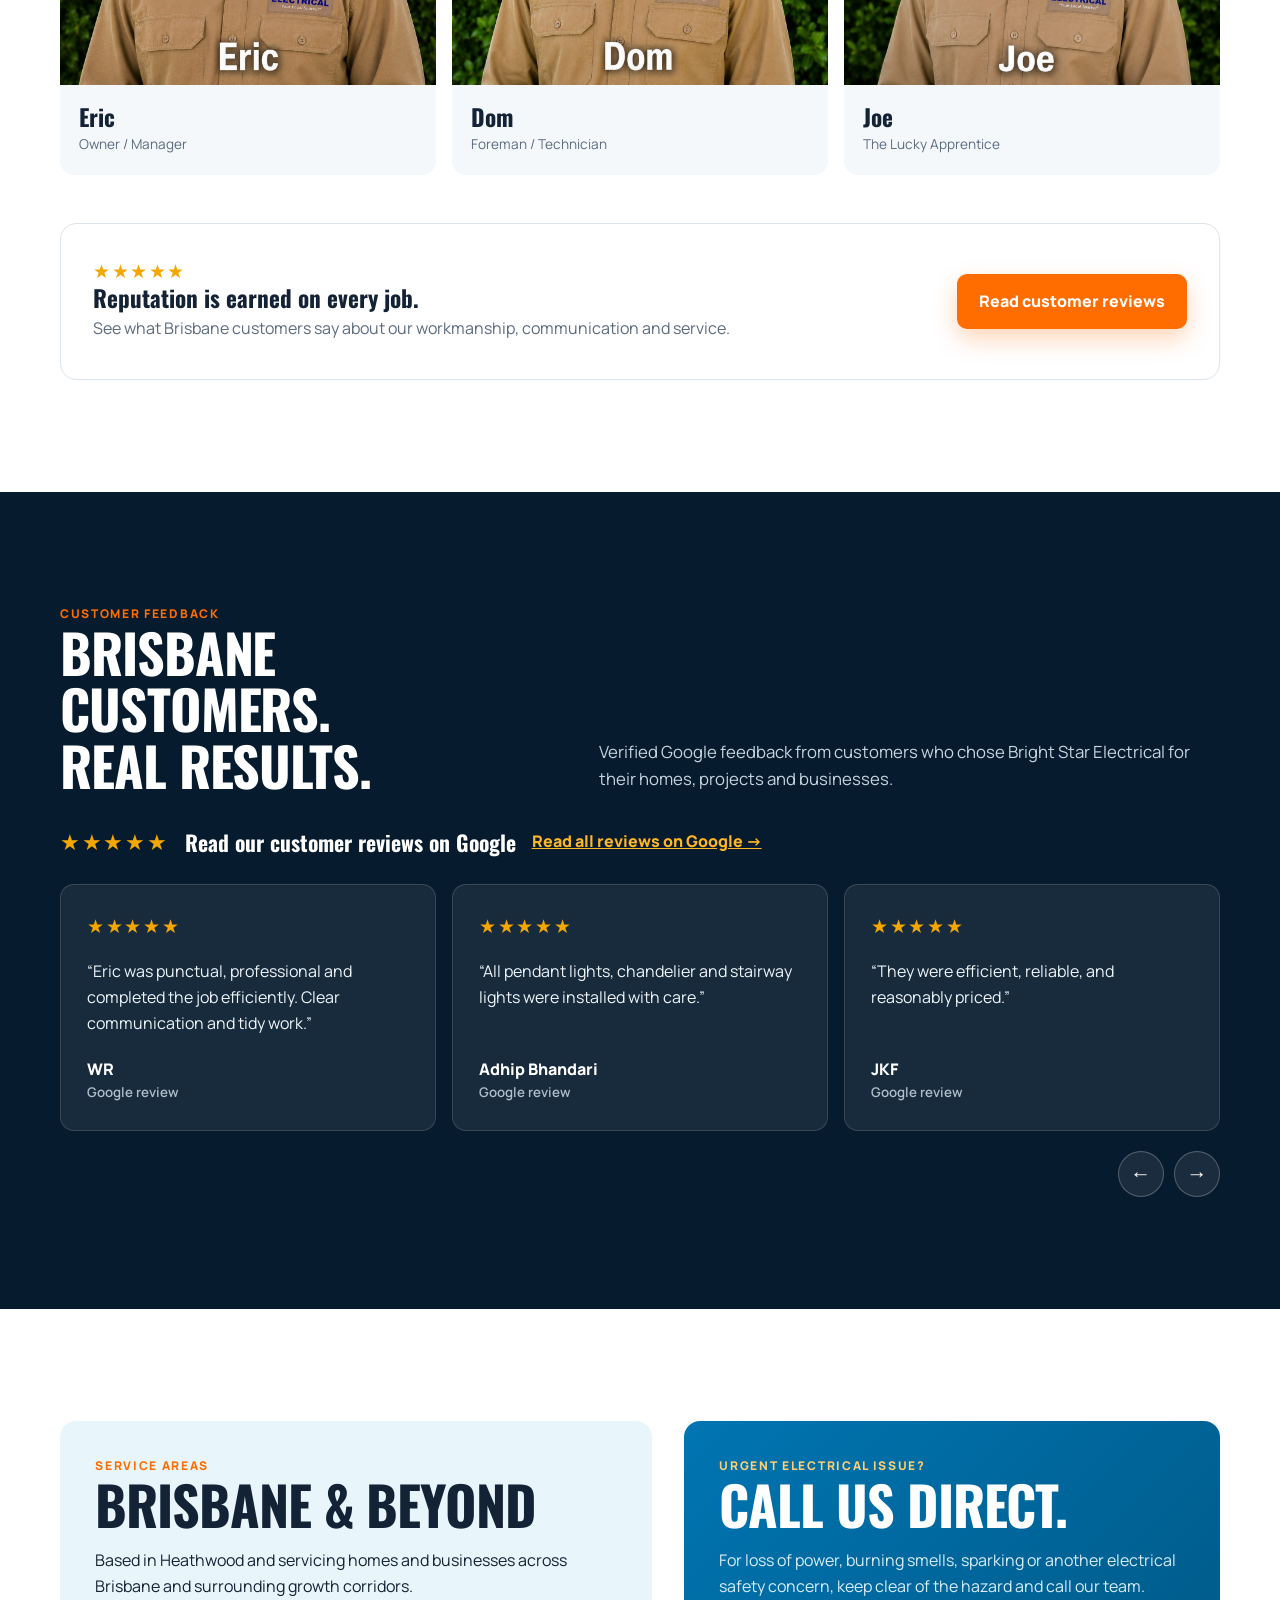
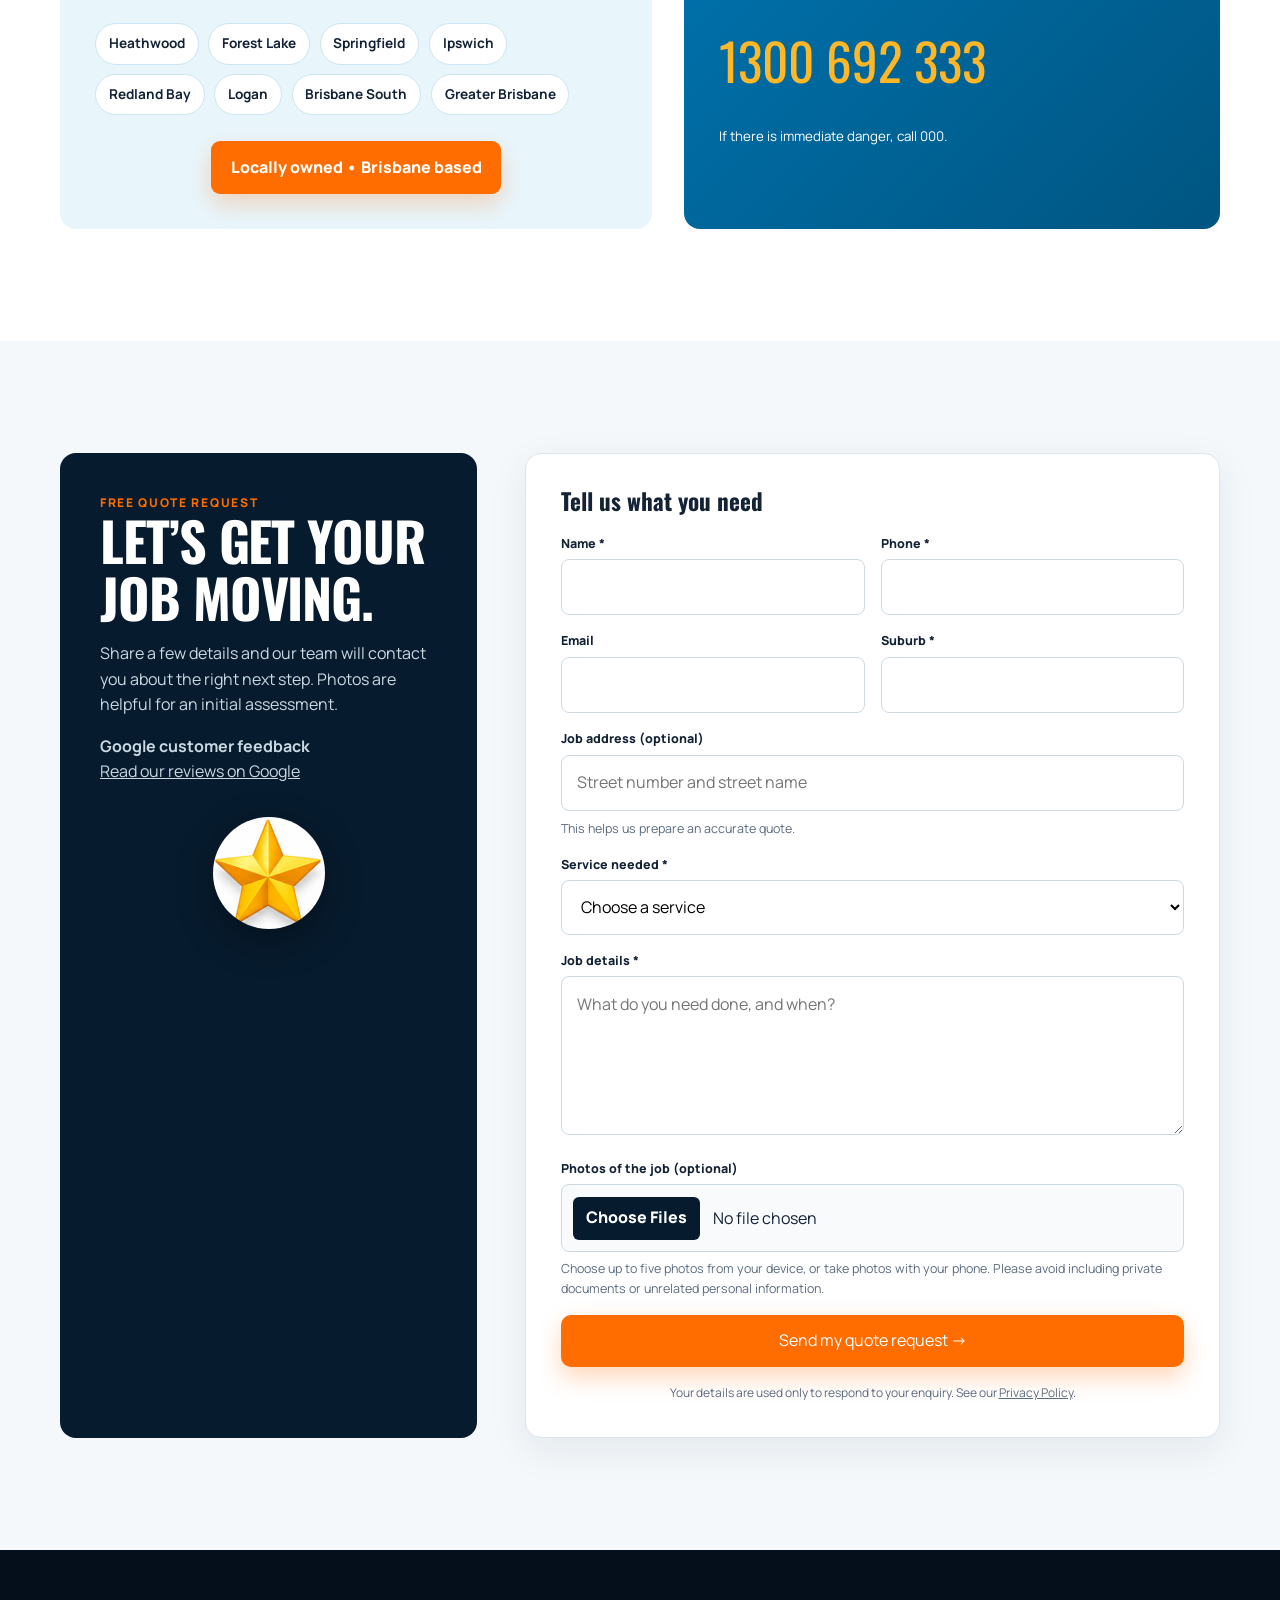
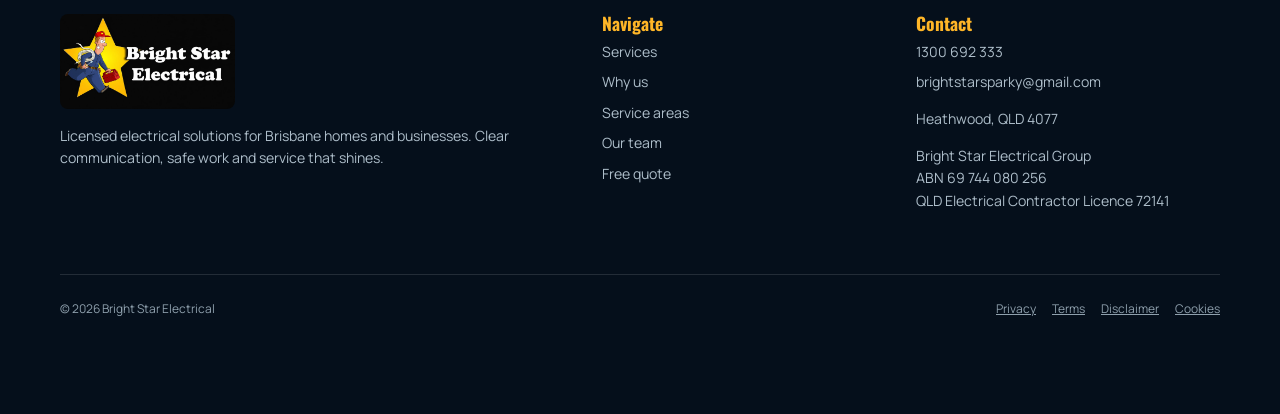
==== commit 84acdc29: "Restore the Google five-star homepage hero and publish BSE contractor details" ====
--- a/index.html
+++ b/index.html
@@ -13,7 +13,7 @@
   <meta property="og:title" content="Bright Star Electrical | Brisbane Electricians">
   <meta property="og:description" content="Reliable electrical work, clear communication and practical advice across Brisbane.">
   <meta property="og:url" content="https://brightstarelectrical.com.au/">
-  <meta property="og:image" content="https://brightstarelectrical.com.au/images/team-dom.jpg">
+  <meta property="og:image" content="https://brightstarelectrical.com.au/images/google-reviews-mtt.jpg">
   
   
   <meta property="og:image:alt" content="Dom, Bright Star Electrical technician in Brisbane">
@@ -21,17 +21,17 @@
   <meta name="twitter:card" content="summary_large_image">
   <meta name="twitter:title" content="Bright Star Electrical | Brisbane Electricians">
   <meta name="twitter:description" content="Reliable electrical work, clear communication and practical advice across Brisbane.">
-  <meta name="twitter:image" content="https://brightstarelectrical.com.au/images/team-dom.jpg">
+  <meta name="twitter:image" content="https://brightstarelectrical.com.au/images/google-reviews-mtt.jpg">
   <link rel="icon" href="images/favicon.gif">
   <link rel="preconnect" href="https://fonts.googleapis.com">
   <link rel="preconnect" href="https://fonts.gstatic.com" crossorigin>
   <link href="https://fonts.googleapis.com/css2?family=Manrope:wght@400;500;600;700;800&family=Oswald:wght@500;600;700&display=swap" rel="stylesheet">
-  <script type="application/ld+json">{"@context":"https://schema.org","@type":"Electrician","name":"Bright Star Electrical","url":"https://brightstarelectrical.com.au/","telephone":"1300692333","email":"brightstarsparky@gmail.com","image":"https://brightstarelectrical.com.au/images/team-dom.jpg","address":{"@type":"PostalAddress","addressLocality":"Heathwood","addressRegion":"QLD","postalCode":"4077","addressCountry":"AU"},"areaServed":"Brisbane, Queensland","priceRange":"$$"}</script>
+  <script type="application/ld+json">{"@context":"https://schema.org","@type":"Electrician","name":"Bright Star Electrical Group","alternateName":"Bright Star Electrical","taxID":"69744080256","url":"https://brightstarelectrical.com.au/","telephone":"1300692333","email":"brightstarsparky@gmail.com","image":"https://brightstarelectrical.com.au/images/google-reviews-mtt.jpg","address":{"@type":"PostalAddress","addressLocality":"Heathwood","addressRegion":"QLD","postalCode":"4077","addressCountry":"AU"},"areaServed":"Brisbane, Queensland","priceRange":"$$"}</script>
   <style>
     :root{--navy:#071b2e;--navy2:#0d2c48;--blue:#0075b2;--sky:#e8f6fc;--orange:#ff6c00;--gold:#ffb627;--ink:#142235;--muted:#5b6b7e;--line:#dce5ec;--white:#fff;--shadow:0 20px 60px rgba(7,27,46,.14)}
     *{box-sizing:border-box}html{scroll-behavior:smooth}body{margin:0;font-family:Manrope,Arial,sans-serif;color:var(--ink);background:#fff;line-height:1.6}img{max-width:100%;display:block}a{color:inherit}.wrap{width:min(1160px,calc(100% - 40px));margin:auto}.eyebrow{font-size:.75rem;font-weight:800;letter-spacing:.14em;text-transform:uppercase;color:var(--orange)}h1,h2,h3{font-family:Oswald,Arial,sans-serif;line-height:1.05;margin:0}h1{font-size:clamp(3rem,7vw,6.8rem);letter-spacing:-.025em}h2{font-size:clamp(2.2rem,4.2vw,4.2rem);letter-spacing:-.02em}h3{font-size:1.45rem}.btn{display:inline-flex;align-items:center;justify-content:center;gap:.55rem;min-height:52px;padding:.8rem 1.25rem;border-radius:10px;text-decoration:none;font-weight:800;border:2px solid transparent;transition:.2s}.btn:hover{transform:translateY(-2px)}.btn-primary{background:var(--orange);color:#fff;box-shadow:0 10px 24px rgba(255,108,0,.28)}.btn-secondary{border-color:rgba(255,255,255,.45);color:#fff;background:rgba(255,255,255,.07)}
     .top{background:var(--navy);color:#fff;font-size:.83rem}.top .wrap{min-height:42px;display:flex;align-items:center;justify-content:space-between;gap:1rem}.top a{color:var(--gold);font-weight:800;text-decoration:none}.nav{position:sticky;top:0;z-index:30;background:rgba(255,255,255,.96);backdrop-filter:blur(14px);border-bottom:1px solid rgba(7,27,46,.08)}.nav .wrap{height:82px;display:flex;align-items:center;justify-content:space-between;gap:2rem}.brand{display:flex;align-items:center;gap:.75rem;text-decoration:none}.brand img{width:58px;height:58px;object-fit:cover;border-radius:8px}.brand strong{display:block;font-family:Oswald;font-size:1.2rem;color:var(--navy)}.brand span{display:block;color:var(--muted);font-size:.72rem;font-weight:700}.links{display:flex;gap:1.55rem;align-items:center}.links a{text-decoration:none;font-weight:700;font-size:.9rem}.menu{display:none;border:0;background:transparent;font-size:1.8rem}
-    .hero{position:relative;overflow:hidden;background:var(--navy);color:#fff;min-height:690px}.hero:before{content:"";position:absolute;inset:0;background:linear-gradient(90deg,rgba(7,27,46,.98) 0%,rgba(7,27,46,.86) 48%,rgba(7,27,46,.24) 78%),url('images/team-dom.jpg') center right/cover no-repeat}.hero:after{content:"";position:absolute;inset:auto -10% -220px 36%;height:480px;border-radius:50%;background:rgba(0,117,178,.22);filter:blur(5px)}.hero .wrap{position:relative;z-index:2;display:grid;grid-template-columns:1.2fr .8fr;min-height:690px;align-items:center}.hero-copy{padding:5rem 0}.hero .eyebrow{color:var(--gold)}.hero h1 span{color:var(--gold)}.hero p{font-size:1.18rem;max-width:650px;color:#dbe8f0}.hero-actions{display:flex;gap:.75rem;flex-wrap:wrap;margin:2rem 0}.proof{display:flex;gap:1.5rem;flex-wrap:wrap;padding-top:1.25rem;border-top:1px solid rgba(255,255,255,.16);max-width:720px}.proof div{display:grid;grid-template-columns:auto 1fr;gap:.55rem;align-items:center}.proof b{color:var(--gold);font-size:1.3rem}.proof span{font-size:.8rem;color:#ccdae4}
+    .hero{position:relative;overflow:hidden;background:var(--navy);color:#fff;min-height:690px}.hero:before{content:"";position:absolute;inset:0;background:linear-gradient(90deg,rgba(7,27,46,.98) 0%,rgba(7,27,46,.86) 48%,rgba(7,27,46,.24) 78%),url('images/google-reviews-mtt.jpg') center right/cover no-repeat}.hero:after{content:"";position:absolute;inset:auto -10% -220px 36%;height:480px;border-radius:50%;background:rgba(0,117,178,.22);filter:blur(5px)}.hero .wrap{position:relative;z-index:2;display:grid;grid-template-columns:1.2fr .8fr;min-height:690px;align-items:center}.hero-copy{padding:5rem 0}.hero .eyebrow{color:var(--gold)}.hero h1 span{color:var(--gold)}.hero p{font-size:1.18rem;max-width:650px;color:#dbe8f0}.hero-actions{display:flex;gap:.75rem;flex-wrap:wrap;margin:2rem 0}.proof{display:flex;gap:1.5rem;flex-wrap:wrap;padding-top:1.25rem;border-top:1px solid rgba(255,255,255,.16);max-width:720px}.proof div{display:grid;grid-template-columns:auto 1fr;gap:.55rem;align-items:center}.proof b{color:var(--gold);font-size:1.3rem}.proof span{font-size:.8rem;color:#ccdae4}
     .quick{position:relative;z-index:3;margin-top:-48px}.quick-grid{display:grid;grid-template-columns:repeat(3,1fr);background:#fff;border-radius:16px;box-shadow:var(--shadow);overflow:hidden}.quick a{padding:1.4rem 1.6rem;text-decoration:none;border-right:1px solid var(--line);display:flex;gap:1rem;align-items:center}.quick a:last-child{border:0}.quick i{width:46px;height:46px;border-radius:50%;background:var(--sky);color:var(--blue);display:grid;place-items:center;font-style:normal;font-size:1.25rem}.quick small{display:block;color:var(--muted)}
     .awards{padding:4.5rem 0;background:linear-gradient(135deg,#fff8df 0%,#fff 46%,#eef8fd 100%);border-bottom:1px solid var(--line)}.awards-grid{display:grid;grid-template-columns:.9fr 1.1fr;align-items:center;gap:4rem}.awards-copy h2{font-size:clamp(2.4rem,4.5vw,4.8rem);color:var(--navy)}.awards-copy p{max-width:560px;color:var(--muted);font-size:1.05rem}.award-proof{display:inline-flex;align-items:center;gap:.65rem;margin-top:1rem;padding:.7rem 1rem;border-radius:999px;background:var(--navy);color:#fff;font-weight:800;font-size:.83rem}.award-proof span{color:var(--gold)}.award-badges{display:grid;grid-template-columns:repeat(2,1fr);gap:1.25rem}.award-badge{position:relative;margin:0;padding:1.25rem;border:1px solid rgba(255,182,39,.55);border-radius:22px;background:rgba(255,255,255,.9);box-shadow:0 20px 45px rgba(7,27,46,.12);text-align:center;overflow:hidden}.award-badge:before{content:"";position:absolute;inset:-40% 5% 45%;border-radius:50%;background:radial-gradient(circle,rgba(255,205,73,.35),transparent 68%)}.award-badge img{position:relative;width:100%;height:300px;object-fit:contain;filter:drop-shadow(0 12px 15px rgba(7,27,46,.18));transition:transform .25s ease}.award-badge:hover img{transform:translateY(-5px) scale(1.02)}.award-badge figcaption{position:relative;margin-top:.8rem;font-family:Oswald;font-size:1.1rem;color:var(--navy);letter-spacing:.03em}.award-badge figcaption span{display:block;font-family:Manrope;font-size:.76rem;font-weight:700;color:var(--muted);letter-spacing:0}
     section{padding:7rem 0}.section-head{display:grid;grid-template-columns:.85fr 1.15fr;gap:5rem;align-items:end;margin-bottom:3rem}.section-head p{color:var(--muted);font-size:1.05rem;margin:0}.services{background:#f4f8fb}.service-grid{display:grid;grid-template-columns:repeat(3,1fr);gap:1rem}.card{background:#fff;border:1px solid var(--line);border-radius:14px;padding:1.8rem;transition:.25s}.card:hover{transform:translateY(-5px);box-shadow:0 18px 40px rgba(7,27,46,.09);border-color:#b8d7e7}.icon{width:50px;height:50px;border-radius:12px;background:var(--navy);color:var(--gold);display:grid;place-items:center;margin-bottom:1.25rem;font-size:1.4rem}.card p{color:var(--muted);font-size:.93rem}.card a{font-weight:800;color:var(--blue);text-decoration:none}
@@ -41,7 +41,7 @@
     .quote{background:#f4f8fb}.quote-grid{display:grid;grid-template-columns:.75fr 1.25fr;gap:3rem}.quote-copy{background:var(--navy);color:#fff;padding:2.5rem;border-radius:16px}.quote-copy p{color:#cbd9e3}.quote-proof{width:100%;height:230px;object-fit:cover;border-radius:10px;margin-top:2rem}.quote-star{width:112px;height:112px;object-fit:cover;object-position:center;border-radius:50%;margin:2rem auto 0;filter:drop-shadow(0 12px 18px rgba(0,0,0,.35))}.form{background:#fff;border:1px solid var(--line);border-radius:16px;padding:2.2rem;box-shadow:0 12px 40px rgba(7,27,46,.07)}.form-grid{display:grid;grid-template-columns:1fr 1fr;gap:1rem}.field label{display:block;font-size:.78rem;font-weight:800;margin-bottom:.35rem}.field input,.field select,.field textarea{width:100%;padding:.9rem;border:1px solid #cdd9e1;border-radius:8px;font:inherit;background:#fff}.field input:focus,.field select:focus,.field textarea:focus{outline:3px solid rgba(0,117,178,.13);border-color:var(--blue)}.field.full{grid-column:1/-1}.form button{width:100%;border:0;cursor:pointer;font:inherit}.file-help{display:block;margin-top:.45rem;color:var(--muted);font-size:.78rem}.field input[type=file]{padding:.7rem;background:#f8fafc}.field input[type=file]::file-selector-button{margin-right:.8rem;padding:.55rem .8rem;border:0;border-radius:6px;background:var(--navy);color:#fff;font:inherit;font-weight:800;cursor:pointer}.privacy{font-size:.75rem;color:var(--muted);text-align:center;margin:.75rem 0 0}
     .reviews{background:var(--navy);color:#fff;overflow:hidden}.reviews .section-head{margin-bottom:2rem}.reviews .section-head p{color:#c5d4df}.review-summary{display:flex;align-items:center;gap:1rem;flex-wrap:wrap;margin-bottom:1.5rem}.review-summary .stars{font-size:1.35rem}.review-summary strong{font-family:Oswald;font-size:1.35rem}.review-summary a{color:var(--gold);font-weight:800}.review-shell{position:relative}.review-viewport{overflow:hidden}.review-track{display:flex;gap:1rem;transition:transform .55s ease}.review-card{flex:0 0 calc((100% - 2rem)/3);min-height:245px;padding:1.65rem;border:1px solid rgba(255,255,255,.14);border-radius:14px;background:rgba(255,255,255,.07);display:flex;flex-direction:column}.review-card .stars{margin-bottom:1rem}.review-card blockquote{margin:0;color:#eef5f9;font-size:1rem;line-height:1.65}.review-card footer{margin-top:auto;padding:1.25rem 0 0;background:none;color:#fff;font-weight:800}.review-card small{display:block;color:#aebfcb;font-weight:600}.review-controls{display:flex;justify-content:flex-end;gap:.65rem;margin-top:1.25rem}.review-controls button{width:46px;height:46px;border:1px solid rgba(255,255,255,.25);border-radius:50%;background:rgba(255,255,255,.08);color:#fff;font-size:1.3rem;cursor:pointer}.review-controls button:hover,.review-controls button:focus-visible{background:var(--orange);border-color:var(--orange);outline:none}.team-grid{display:grid;grid-template-columns:repeat(3,1fr);gap:1rem}.person{border-radius:14px;overflow:hidden;background:#f4f8fb}.person img{display:block;width:100%;height:auto;aspect-ratio:1/1;object-fit:contain}.person div{padding:1.2rem}.person p{margin:.3rem 0 0;color:var(--muted);font-size:.85rem}.reputation{margin-top:3rem;border:1px solid var(--line);border-radius:16px;padding:2rem;display:flex;align-items:center;justify-content:space-between;gap:2rem}.stars{color:#f3a700;font-size:1.2rem;letter-spacing:.08em}.reputation p{margin:.35rem 0;color:var(--muted)}
     footer{background:#050f1b;color:#fff;padding:4rem 0 6rem}.footer-grid{display:grid;grid-template-columns:1.3fr .7fr .8fr;gap:3rem}.footer-logo{width:175px;border-radius:8px;margin-bottom:1rem}.footer-grid p,.footer-grid a{color:#adbdc9;font-size:.88rem}.footer-grid a{display:block;text-decoration:none;margin:.5rem 0}.footer-grid h3{color:var(--gold);font-size:1.1rem}.legal{margin-top:3rem;padding-top:1.5rem;border-top:1px solid rgba(255,255,255,.12);display:flex;justify-content:space-between;gap:1rem;color:#8fa0ad;font-size:.75rem}.legal-links{display:flex;gap:1rem}.mobile-bar{display:none}
-    @media(max-width:900px){.links{display:none}.links.open{display:flex;position:absolute;left:0;right:0;top:82px;background:#fff;padding:1rem 20px;flex-direction:column;box-shadow:var(--shadow)}.menu{display:block}.hero .wrap{grid-template-columns:1fr}.hero:before{background:linear-gradient(rgba(7,27,46,.88),rgba(7,27,46,.94)),url('images/team-dom.jpg') center/cover}.hero h1{font-size:clamp(3.2rem,12vw,5rem)}.quick-grid,.service-grid,.steps{grid-template-columns:1fr 1fr}.section-head,.split,.areas-grid,.quote-grid,.awards-grid{grid-template-columns:1fr;gap:2rem}.award-badges{max-width:680px}.photo img{width:90%;height:auto}.review-card{flex-basis:calc((100% - 1rem)/2)}.footer-grid{grid-template-columns:1fr 1fr}.team-grid{grid-template-columns:repeat(3,1fr)}}
+    @media(max-width:900px){.links{display:none}.links.open{display:flex;position:absolute;left:0;right:0;top:82px;background:#fff;padding:1rem 20px;flex-direction:column;box-shadow:var(--shadow)}.menu{display:block}.hero .wrap{grid-template-columns:1fr}.hero:before{background:linear-gradient(rgba(7,27,46,.88),rgba(7,27,46,.94)),url('images/google-reviews-mtt.jpg') center/cover}.hero h1{font-size:clamp(3.2rem,12vw,5rem)}.quick-grid,.service-grid,.steps{grid-template-columns:1fr 1fr}.section-head,.split,.areas-grid,.quote-grid,.awards-grid{grid-template-columns:1fr;gap:2rem}.award-badges{max-width:680px}.photo img{width:90%;height:auto}.review-card{flex-basis:calc((100% - 1rem)/2)}.footer-grid{grid-template-columns:1fr 1fr}.team-grid{grid-template-columns:repeat(3,1fr)}}
     @media(max-width:620px){.wrap{width:min(100% - 28px,1160px)}.top span:last-child{display:none}.nav .wrap{height:70px}.brand img{width:48px;height:48px}.brand span{display:none}.hero,.hero .wrap{min-height:640px}.hero-copy{padding:4rem 0 5rem}.hero-actions .btn{width:100%}.quick{margin-top:-28px}.quick-grid,.service-grid,.steps,.team-grid,.footer-grid{grid-template-columns:1fr}.quick a{border-right:0;border-bottom:1px solid var(--line)}section{padding:5rem 0}.section-head{margin-bottom:2rem}.awards{padding:3.75rem 0}.award-badges{gap:.7rem}.award-badge{padding:.7rem;border-radius:16px}.award-badge img{height:220px}.award-badge figcaption{font-size:.9rem}.award-badge figcaption span{font-size:.68rem}.photo{margin-bottom:2rem}.photo img{width:90%;height:auto}.review-card{flex-basis:100%;min-height:225px}.form-grid{grid-template-columns:1fr}.field.full{grid-column:auto}.quote-copy,.form{padding:1.4rem}.reputation,.legal{align-items:flex-start;flex-direction:column}.person img{height:auto}.mobile-bar{display:grid;grid-template-columns:1fr 1fr;position:fixed;bottom:0;left:0;right:0;z-index:50;box-shadow:0 -8px 30px rgba(0,0,0,.18)}.mobile-bar a{padding:.9rem;text-align:center;text-decoration:none;font-weight:900;color:#fff;background:var(--blue)}.mobile-bar a:first-child{background:var(--orange)}body{padding-bottom:55px}}
   </style>
 </head>
@@ -95,7 +95,7 @@
     <section id="areas"><div class="wrap areas-grid"><div class="area-card"><div class="eyebrow">Service areas</div><h2>BRISBANE & BEYOND</h2><p>Based in Heathwood and servicing homes and businesses across Brisbane and surrounding growth corridors.</p><div class="chips"><span>Heathwood</span><span>Forest Lake</span><span>Springfield</span><span>Ipswich</span><span>Redland Bay</span><span>Logan</span><span>Brisbane South</span><span>Greater Brisbane</span></div><div class="local-badge">Locally owned • Brisbane based</div></div><div class="urgent"><div class="eyebrow" style="color:#ffcf70">Urgent electrical issue?</div><h2>CALL US DIRECT.</h2><p>For loss of power, burning smells, sparking or another electrical safety concern, keep clear of the hazard and call our team.</p><a class="phone" href="tel:1300692333">1300 692 333</a><small>If there is immediate danger, call 000.</small></div></div></section>
     <section class="quote" id="quote"><div class="wrap quote-grid"><div class="quote-copy"><div class="eyebrow">Free quote request</div><h2>LET’S GET YOUR JOB MOVING.</h2><p>Share a few details and our team will contact you about the right next step. Photos are helpful for an initial assessment.</p><p class="quote-review-proof"><strong>Google customer feedback</strong><br><a href="https://www.google.com/maps/place/Bright+Star+Electrical/@-27.5869252,152.9959677,13z/data=!4m8!3m7!1s0x6b9149dbbbc18e19:0xa3fe6ffea53fcfa1!8m2!3d-27.6314186!4d152.9908983!9m1!1b1!16s%2Fg%2F11h1mg3xy0?entry=ttu&amp;g_ep=EgoyMDI2MDkxNS4wIKXMDSoASAFQAw%3D%3D" target="_blank" rel="noopener">Read our reviews on Google</a></p><img class="quote-star" src="images/gold-star.png" alt="Bright Star Electrical gold star"></div><form class="form" id="website-quote-form" enctype="multipart/form-data"><h3 style="margin-bottom:1.25rem">Tell us what you need</h3><div class="form-grid"><div class="field"><label for="name">Name *</label><input id="name" name="name" autocomplete="name" required></div><div class="field"><label for="phone">Phone *</label><input id="phone" name="phone" type="tel" autocomplete="tel" required></div><div class="field"><label for="email">Email</label><input id="email" name="email" type="email" autocomplete="email"></div><div class="field"><label for="suburb">Suburb *</label><input id="suburb" name="suburb" autocomplete="address-level2" required></div><div class="field full"><label for="address">Job address (optional)</label><input id="address" name="address" autocomplete="street-address" placeholder="Street number and street name"><small class="file-help">This helps us prepare an accurate quote.</small></div><div class="field full"><label for="service">Service needed *</label><select id="service" name="service" required><option value="">Choose a service</option><option>Home or renovation electrical</option><option>Lighting, fans or power</option><option>Switchboard, safety or fault</option><option>Air conditioning</option><option>Data, TV, CCTV or security</option><option>EV charger or energy</option><option>Commercial electrical</option><option>Other electrical work</option></select></div><div class="field full"><label for="message">Job details *</label><textarea id="message" name="message" rows="5" placeholder="What do you need done, and when?" required></textarea></div><div class="field full"><label for="photos">Photos of the job (optional)</label><input id="photos" name="photos" type="file" accept="image/*" multiple aria-describedby="photos-help"><small class="file-help" id="photos-help">Choose up to five photos from your device, or take photos with your phone. Please avoid including private documents or unrelated personal information.</small></div><div class="field full"><button class="btn btn-primary" type="submit">Send my quote request →</button><p class="form-status" role="status" aria-live="polite"></p><p class="privacy">Your details are used only to respond to your enquiry. See our <a href="privacy.html">Privacy Policy</a>.</p></div></div></form></div></section>
   </main>
-  <footer><div class="wrap"><div class="footer-grid"><div><img class="footer-logo" src="images/footer-logo.jpg" alt="Bright Star Electrical"><p>Licensed electrical solutions for Brisbane homes and businesses. Clear communication, safe work and service that shines.</p></div><div><h3>Navigate</h3><a href="#services">Services</a><a href="#about">Why us</a><a href="#areas">Service areas</a><a href="#team">Our team</a><a href="#quote">Free quote</a></div><div><h3>Contact</h3><a href="tel:1300692333">1300 692 333</a><a href="mailto:brightstarsparky@gmail.com">brightstarsparky@gmail.com</a><p>Heathwood, QLD 4077</p><p>ABN 69 744 080 256</p></div></div><div class="legal"><span>© 2026 Bright Star Electrical</span><span class="legal-links"><a href="privacy.html">Privacy</a><a href="terms.html">Terms</a><a href="disclaimer.html">Disclaimer</a><a href="cookie-notice.html">Cookies</a></span></div></div></footer>
+  <footer><div class="wrap"><div class="footer-grid"><div><img class="footer-logo" src="images/footer-logo.jpg" alt="Bright Star Electrical"><p>Licensed electrical solutions for Brisbane homes and businesses. Clear communication, safe work and service that shines.</p></div><div><h3>Navigate</h3><a href="#services">Services</a><a href="#about">Why us</a><a href="#areas">Service areas</a><a href="#team">Our team</a><a href="#quote">Free quote</a></div><div><h3>Contact</h3><a href="tel:1300692333">1300 692 333</a><a href="mailto:brightstarsparky@gmail.com">brightstarsparky@gmail.com</a><p>Heathwood, QLD 4077</p><p>Bright Star Electrical Group<br>ABN 69 744 080 256<br>QLD Electrical Contractor Licence 72141</p></div></div><div class="legal"><span>© 2026 Bright Star Electrical</span><span class="legal-links"><a href="privacy.html">Privacy</a><a href="terms.html">Terms</a><a href="disclaimer.html">Disclaimer</a><a href="cookie-notice.html">Cookies</a></span></div></div></footer>
   <div class="mobile-bar"><a href="tel:1300692333">Call now</a><a href="#quote">Free quote</a></div>
   <script src="site.js" defer></script>
   <script src="website-agent.js" data-site-key="wa_dc90a29717bf4ce6a7b6518ac63bd0d0" data-api-base="https://exciting-egret-676.convex.site" defer></script>
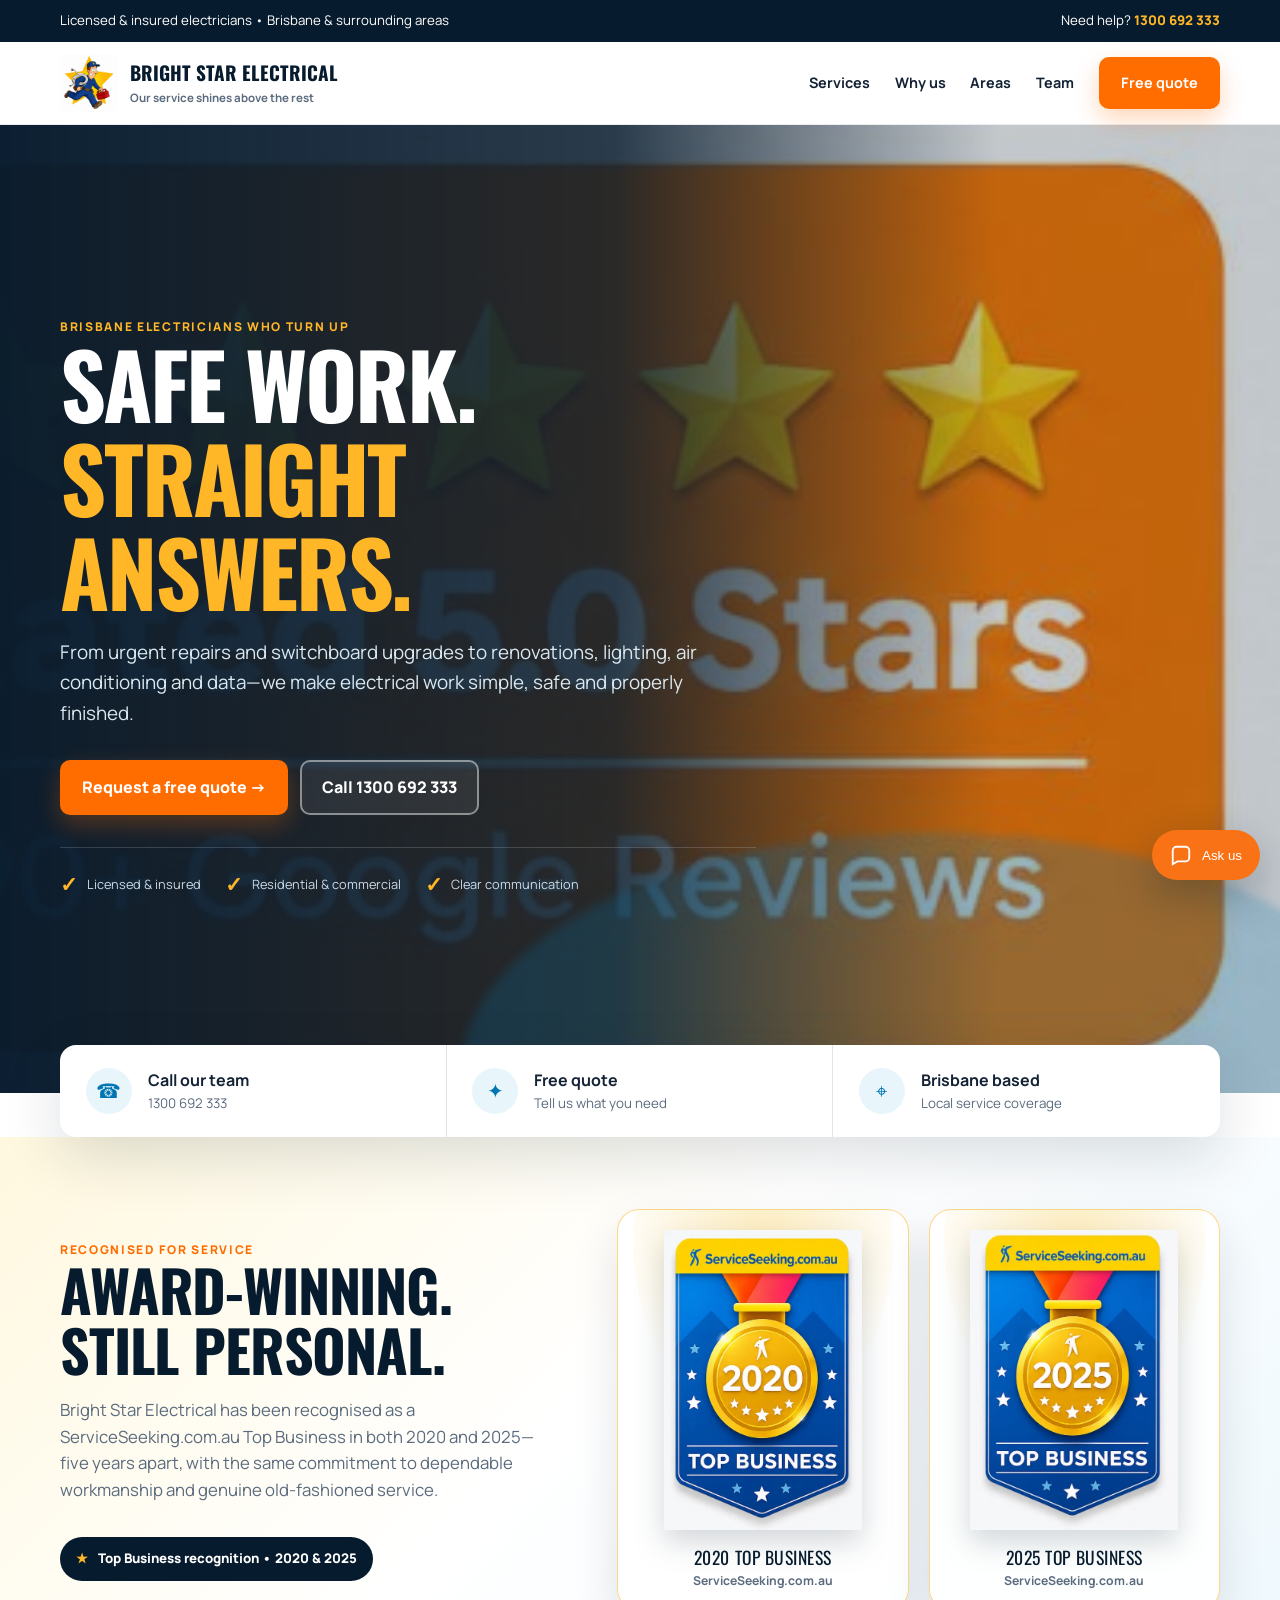
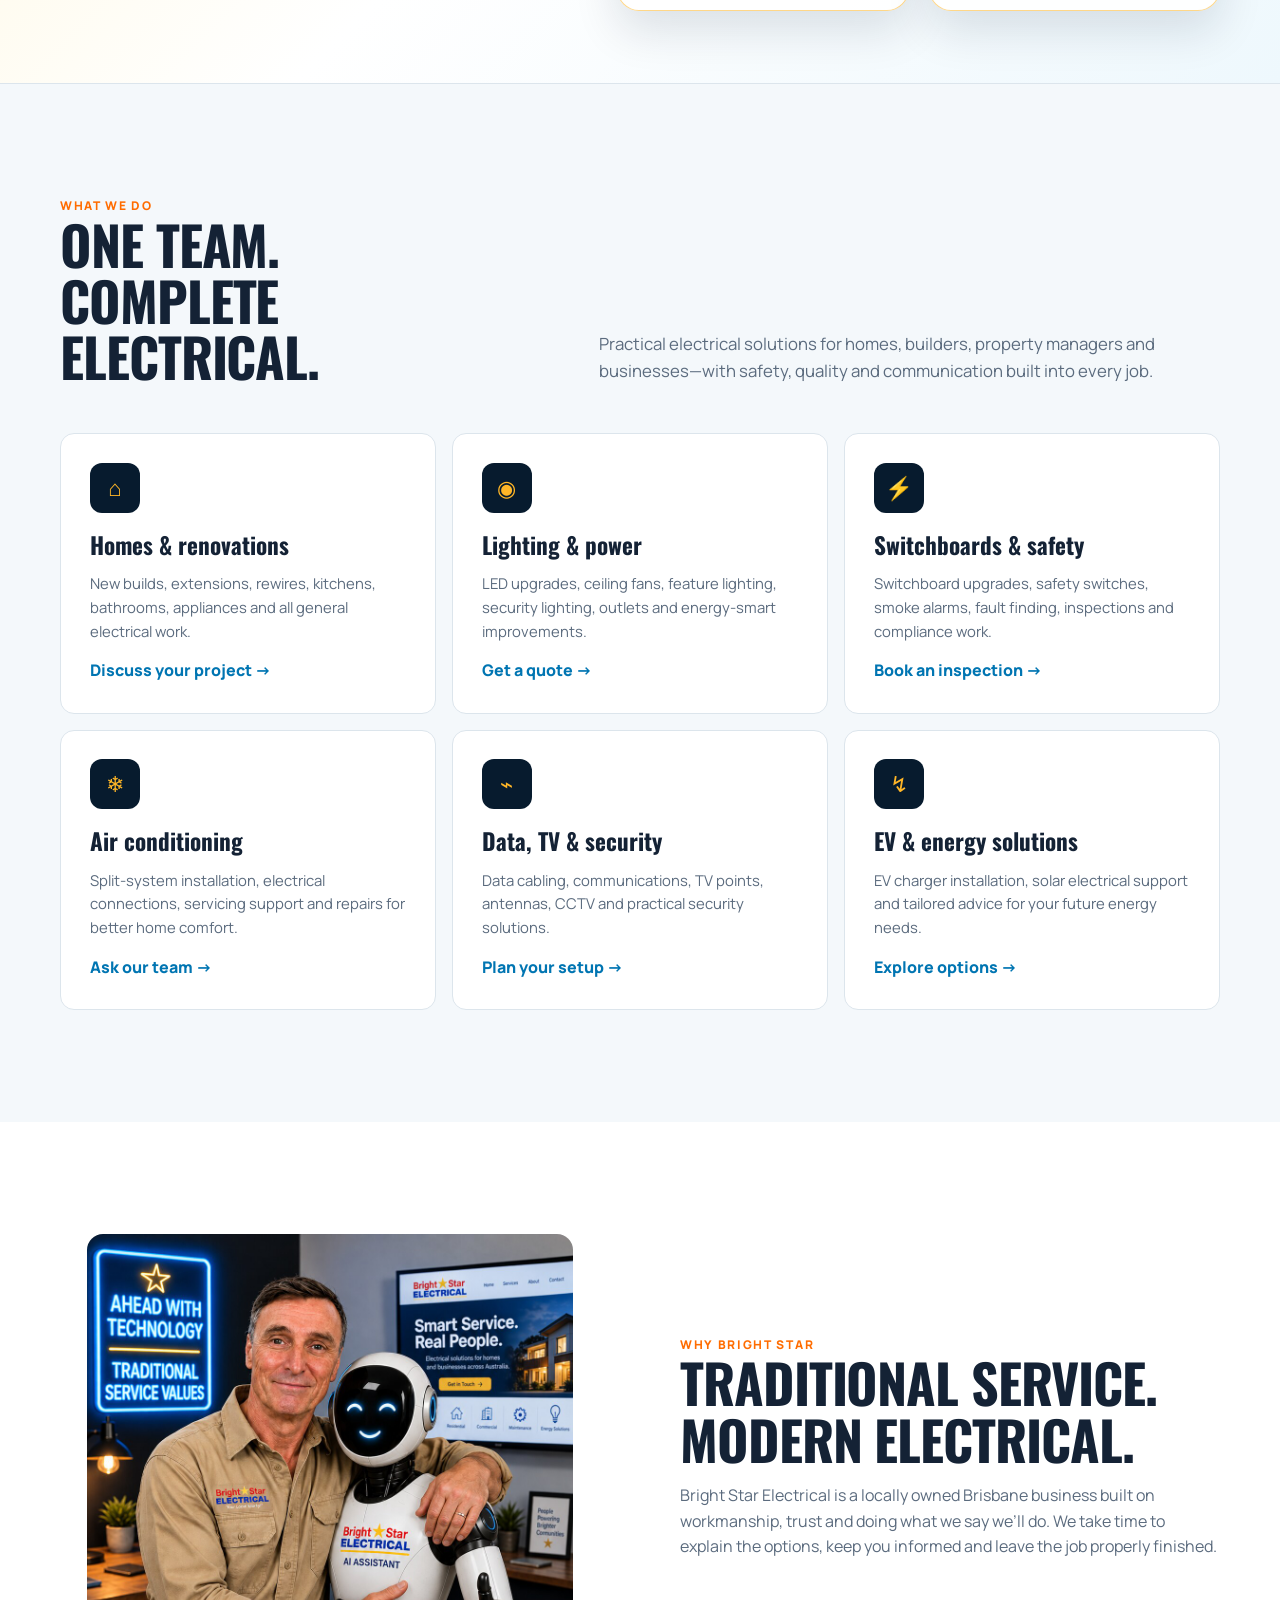
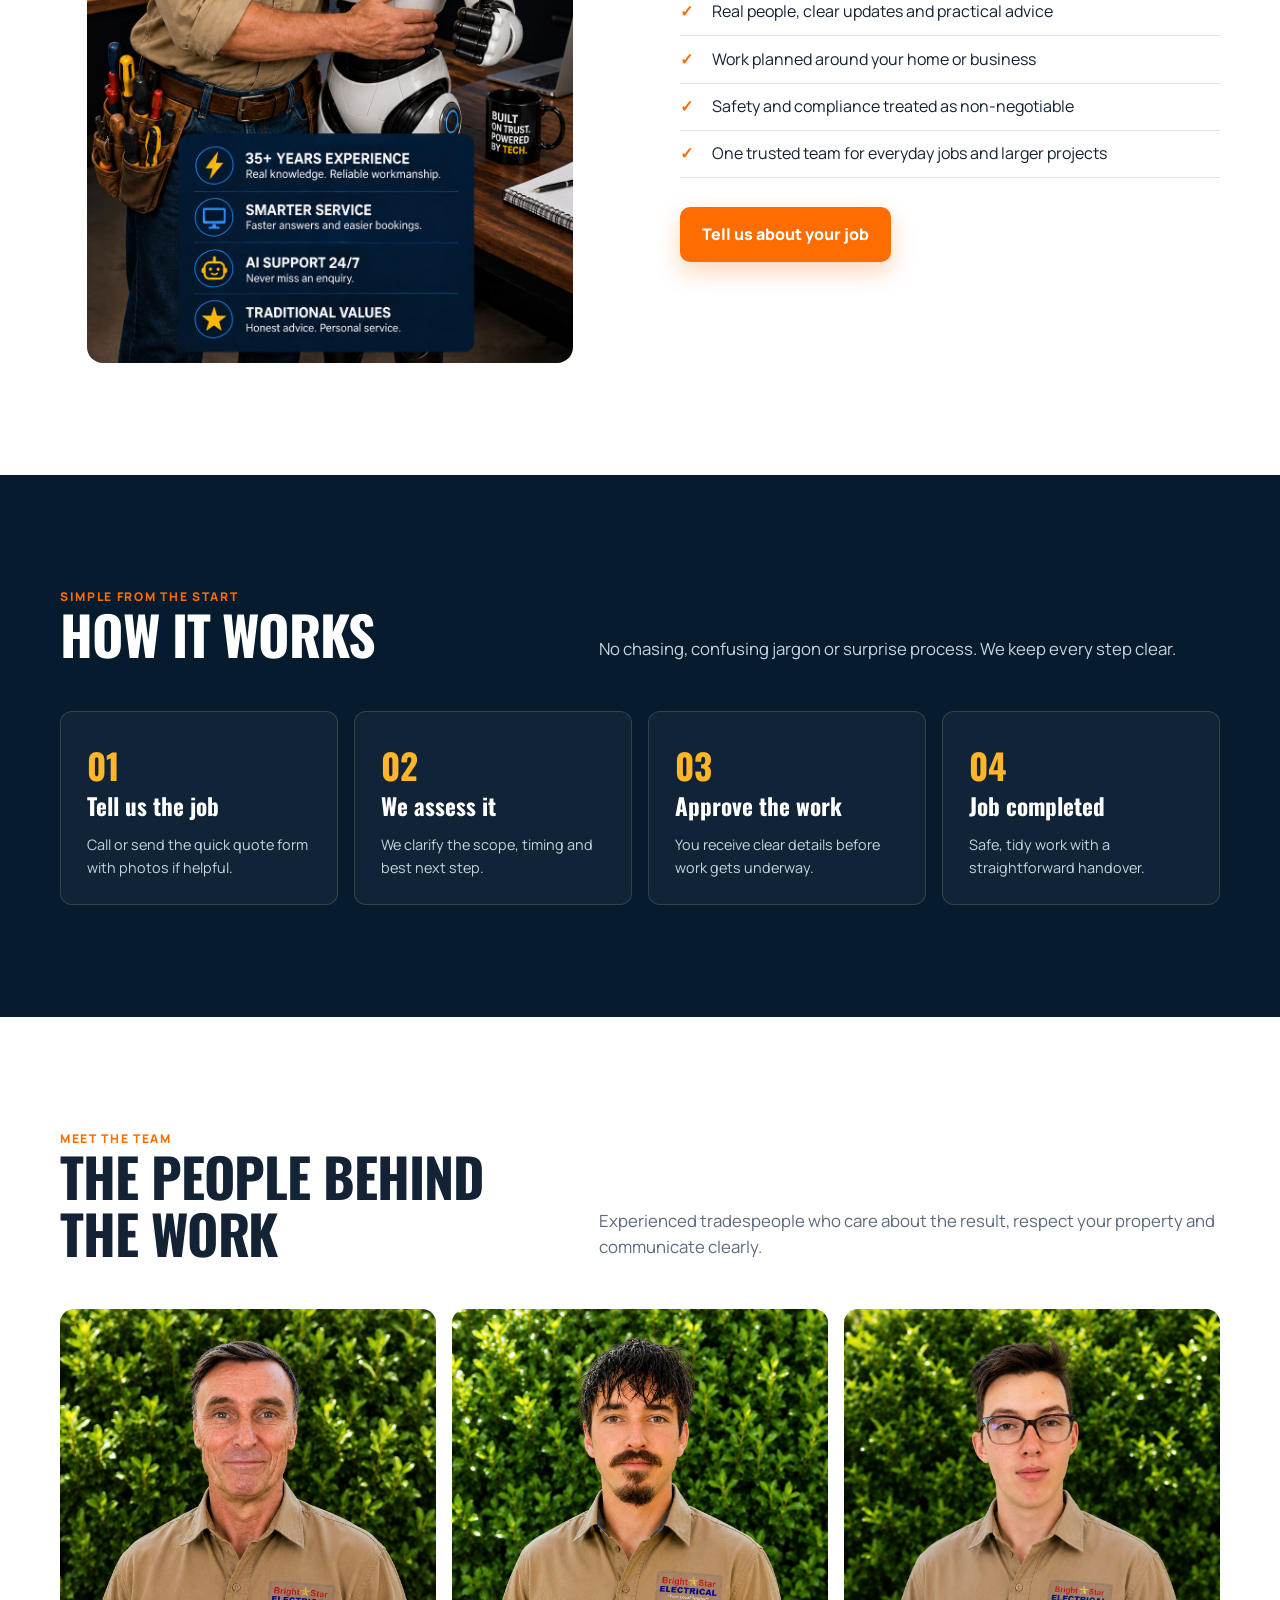
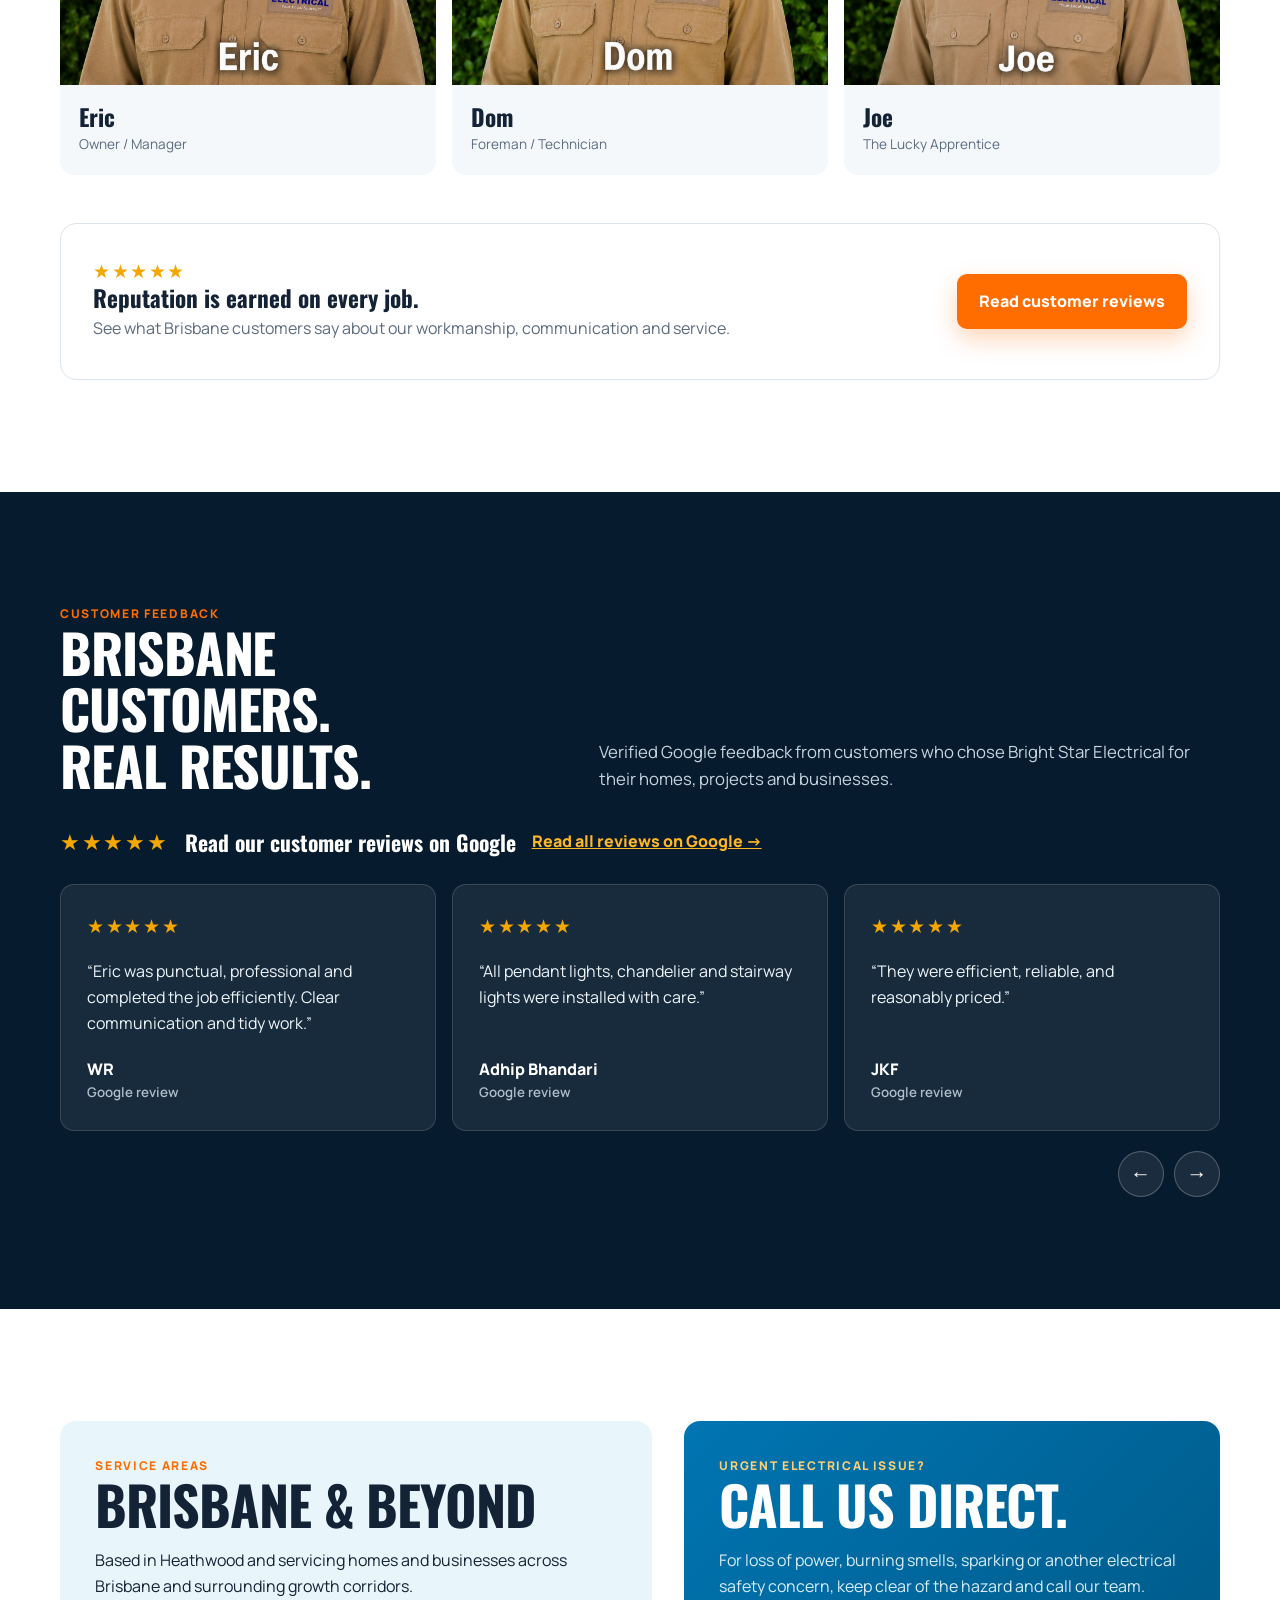
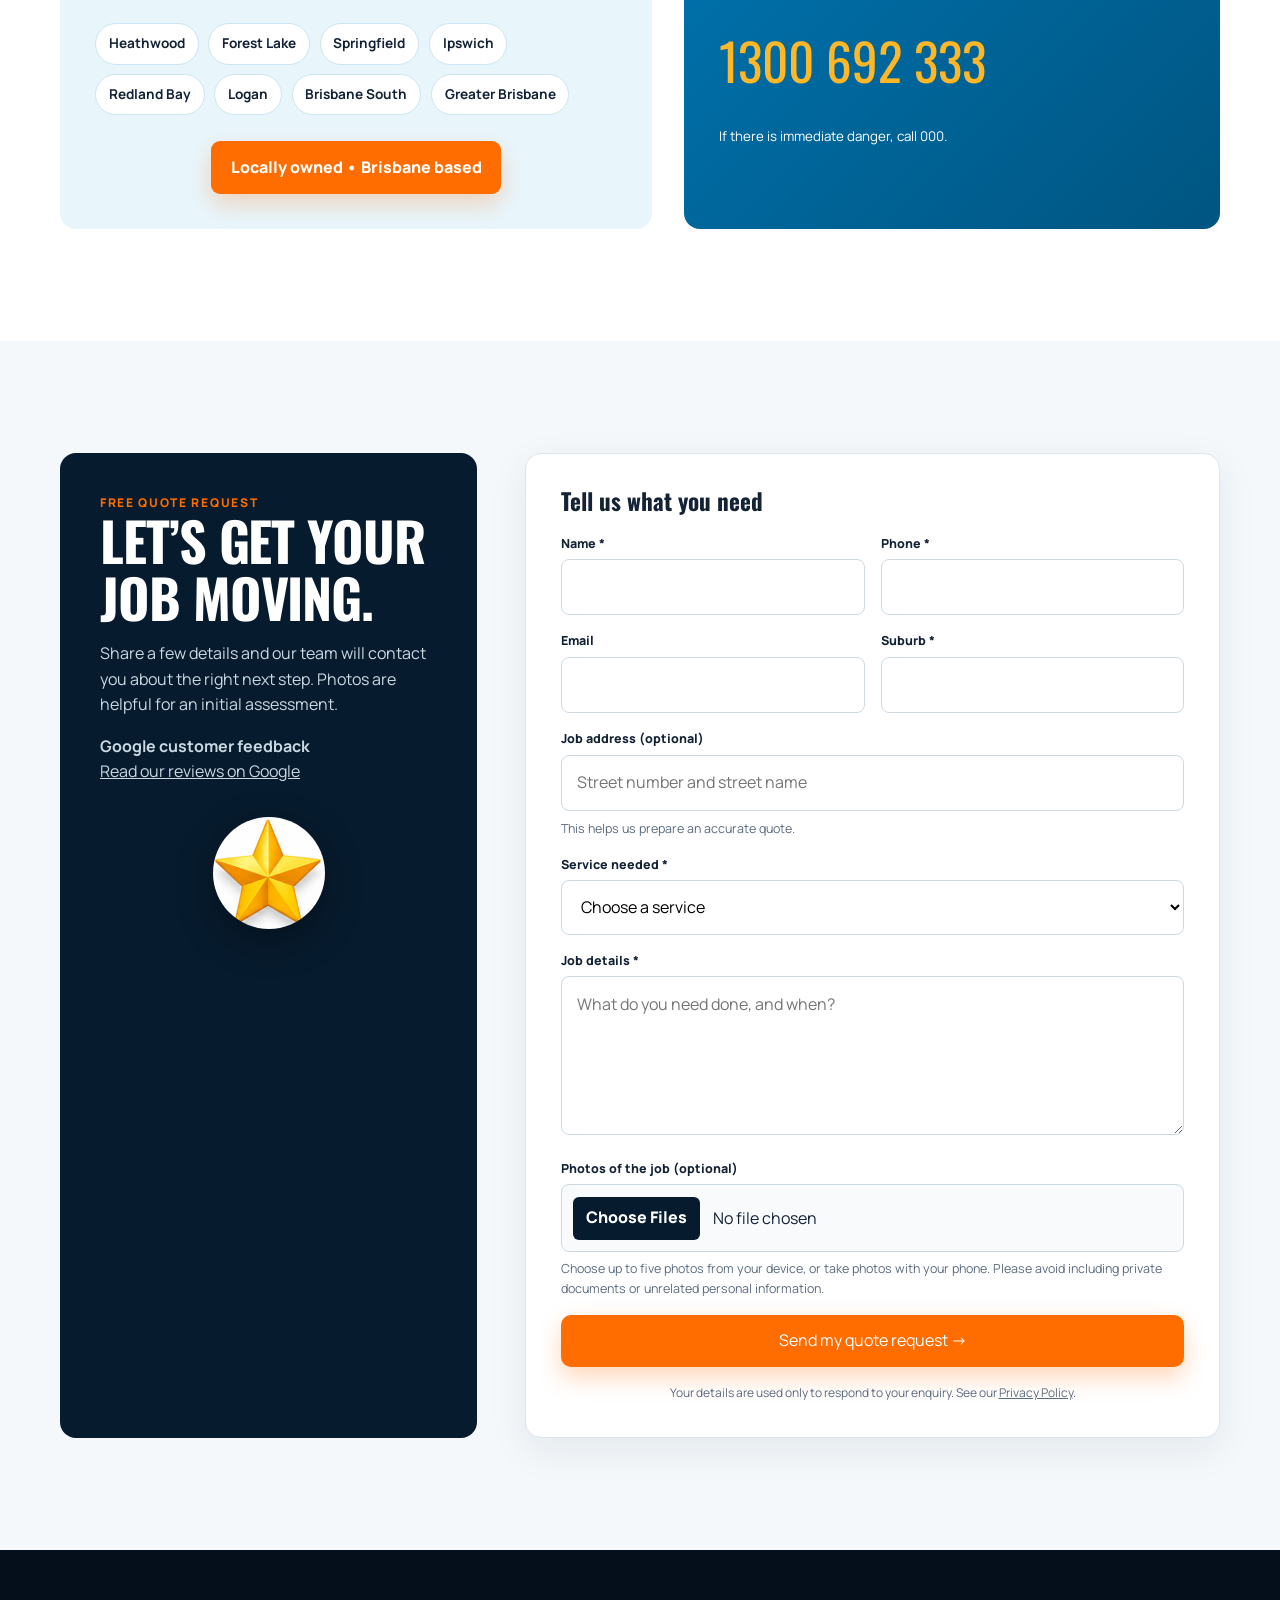
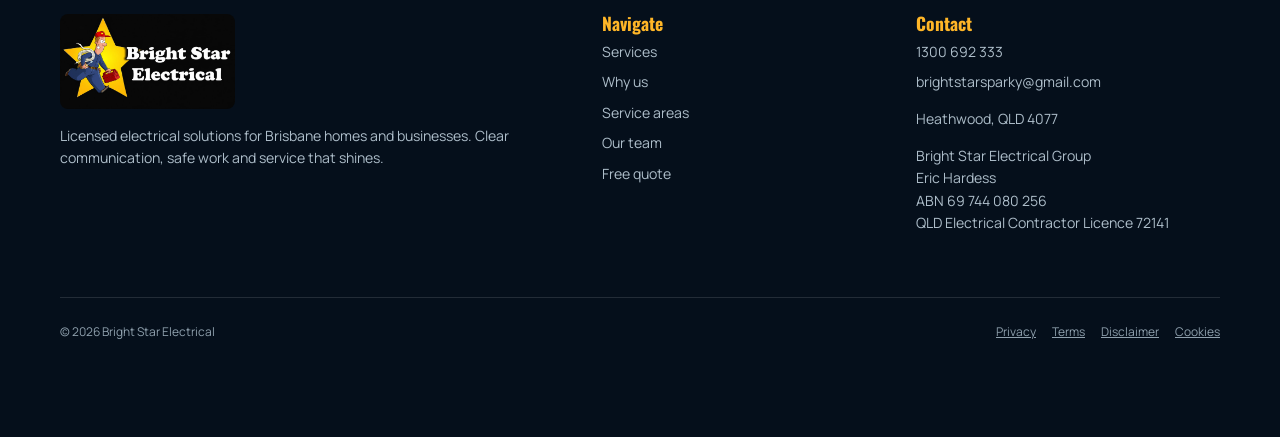
==== commit aeec3176: "Add Eric Hardess between the BSE business name and ABN in site footers" ====
--- a/index.html
+++ b/index.html
@@ -95,7 +95,7 @@
     <section id="areas"><div class="wrap areas-grid"><div class="area-card"><div class="eyebrow">Service areas</div><h2>BRISBANE & BEYOND</h2><p>Based in Heathwood and servicing homes and businesses across Brisbane and surrounding growth corridors.</p><div class="chips"><span>Heathwood</span><span>Forest Lake</span><span>Springfield</span><span>Ipswich</span><span>Redland Bay</span><span>Logan</span><span>Brisbane South</span><span>Greater Brisbane</span></div><div class="local-badge">Locally owned • Brisbane based</div></div><div class="urgent"><div class="eyebrow" style="color:#ffcf70">Urgent electrical issue?</div><h2>CALL US DIRECT.</h2><p>For loss of power, burning smells, sparking or another electrical safety concern, keep clear of the hazard and call our team.</p><a class="phone" href="tel:1300692333">1300 692 333</a><small>If there is immediate danger, call 000.</small></div></div></section>
     <section class="quote" id="quote"><div class="wrap quote-grid"><div class="quote-copy"><div class="eyebrow">Free quote request</div><h2>LET’S GET YOUR JOB MOVING.</h2><p>Share a few details and our team will contact you about the right next step. Photos are helpful for an initial assessment.</p><p class="quote-review-proof"><strong>Google customer feedback</strong><br><a href="https://www.google.com/maps/place/Bright+Star+Electrical/@-27.5869252,152.9959677,13z/data=!4m8!3m7!1s0x6b9149dbbbc18e19:0xa3fe6ffea53fcfa1!8m2!3d-27.6314186!4d152.9908983!9m1!1b1!16s%2Fg%2F11h1mg3xy0?entry=ttu&amp;g_ep=EgoyMDI2MDkxNS4wIKXMDSoASAFQAw%3D%3D" target="_blank" rel="noopener">Read our reviews on Google</a></p><img class="quote-star" src="images/gold-star.png" alt="Bright Star Electrical gold star"></div><form class="form" id="website-quote-form" enctype="multipart/form-data"><h3 style="margin-bottom:1.25rem">Tell us what you need</h3><div class="form-grid"><div class="field"><label for="name">Name *</label><input id="name" name="name" autocomplete="name" required></div><div class="field"><label for="phone">Phone *</label><input id="phone" name="phone" type="tel" autocomplete="tel" required></div><div class="field"><label for="email">Email</label><input id="email" name="email" type="email" autocomplete="email"></div><div class="field"><label for="suburb">Suburb *</label><input id="suburb" name="suburb" autocomplete="address-level2" required></div><div class="field full"><label for="address">Job address (optional)</label><input id="address" name="address" autocomplete="street-address" placeholder="Street number and street name"><small class="file-help">This helps us prepare an accurate quote.</small></div><div class="field full"><label for="service">Service needed *</label><select id="service" name="service" required><option value="">Choose a service</option><option>Home or renovation electrical</option><option>Lighting, fans or power</option><option>Switchboard, safety or fault</option><option>Air conditioning</option><option>Data, TV, CCTV or security</option><option>EV charger or energy</option><option>Commercial electrical</option><option>Other electrical work</option></select></div><div class="field full"><label for="message">Job details *</label><textarea id="message" name="message" rows="5" placeholder="What do you need done, and when?" required></textarea></div><div class="field full"><label for="photos">Photos of the job (optional)</label><input id="photos" name="photos" type="file" accept="image/*" multiple aria-describedby="photos-help"><small class="file-help" id="photos-help">Choose up to five photos from your device, or take photos with your phone. Please avoid including private documents or unrelated personal information.</small></div><div class="field full"><button class="btn btn-primary" type="submit">Send my quote request →</button><p class="form-status" role="status" aria-live="polite"></p><p class="privacy">Your details are used only to respond to your enquiry. See our <a href="privacy.html">Privacy Policy</a>.</p></div></div></form></div></section>
   </main>
-  <footer><div class="wrap"><div class="footer-grid"><div><img class="footer-logo" src="images/footer-logo.jpg" alt="Bright Star Electrical"><p>Licensed electrical solutions for Brisbane homes and businesses. Clear communication, safe work and service that shines.</p></div><div><h3>Navigate</h3><a href="#services">Services</a><a href="#about">Why us</a><a href="#areas">Service areas</a><a href="#team">Our team</a><a href="#quote">Free quote</a></div><div><h3>Contact</h3><a href="tel:1300692333">1300 692 333</a><a href="mailto:brightstarsparky@gmail.com">brightstarsparky@gmail.com</a><p>Heathwood, QLD 4077</p><p>Bright Star Electrical Group<br>ABN 69 744 080 256<br>QLD Electrical Contractor Licence 72141</p></div></div><div class="legal"><span>© 2026 Bright Star Electrical</span><span class="legal-links"><a href="privacy.html">Privacy</a><a href="terms.html">Terms</a><a href="disclaimer.html">Disclaimer</a><a href="cookie-notice.html">Cookies</a></span></div></div></footer>
+  <footer><div class="wrap"><div class="footer-grid"><div><img class="footer-logo" src="images/footer-logo.jpg" alt="Bright Star Electrical"><p>Licensed electrical solutions for Brisbane homes and businesses. Clear communication, safe work and service that shines.</p></div><div><h3>Navigate</h3><a href="#services">Services</a><a href="#about">Why us</a><a href="#areas">Service areas</a><a href="#team">Our team</a><a href="#quote">Free quote</a></div><div><h3>Contact</h3><a href="tel:1300692333">1300 692 333</a><a href="mailto:brightstarsparky@gmail.com">brightstarsparky@gmail.com</a><p>Heathwood, QLD 4077</p><p>Bright Star Electrical Group<br>Eric Hardess<br>ABN 69 744 080 256<br>QLD Electrical Contractor Licence 72141</p></div></div><div class="legal"><span>© 2026 Bright Star Electrical</span><span class="legal-links"><a href="privacy.html">Privacy</a><a href="terms.html">Terms</a><a href="disclaimer.html">Disclaimer</a><a href="cookie-notice.html">Cookies</a></span></div></div></footer>
   <div class="mobile-bar"><a href="tel:1300692333">Call now</a><a href="#quote">Free quote</a></div>
   <script src="site.js" defer></script>
   <script src="website-agent.js" data-site-key="wa_dc90a29717bf4ce6a7b6518ac63bd0d0" data-api-base="https://exciting-egret-676.convex.site" defer></script>
